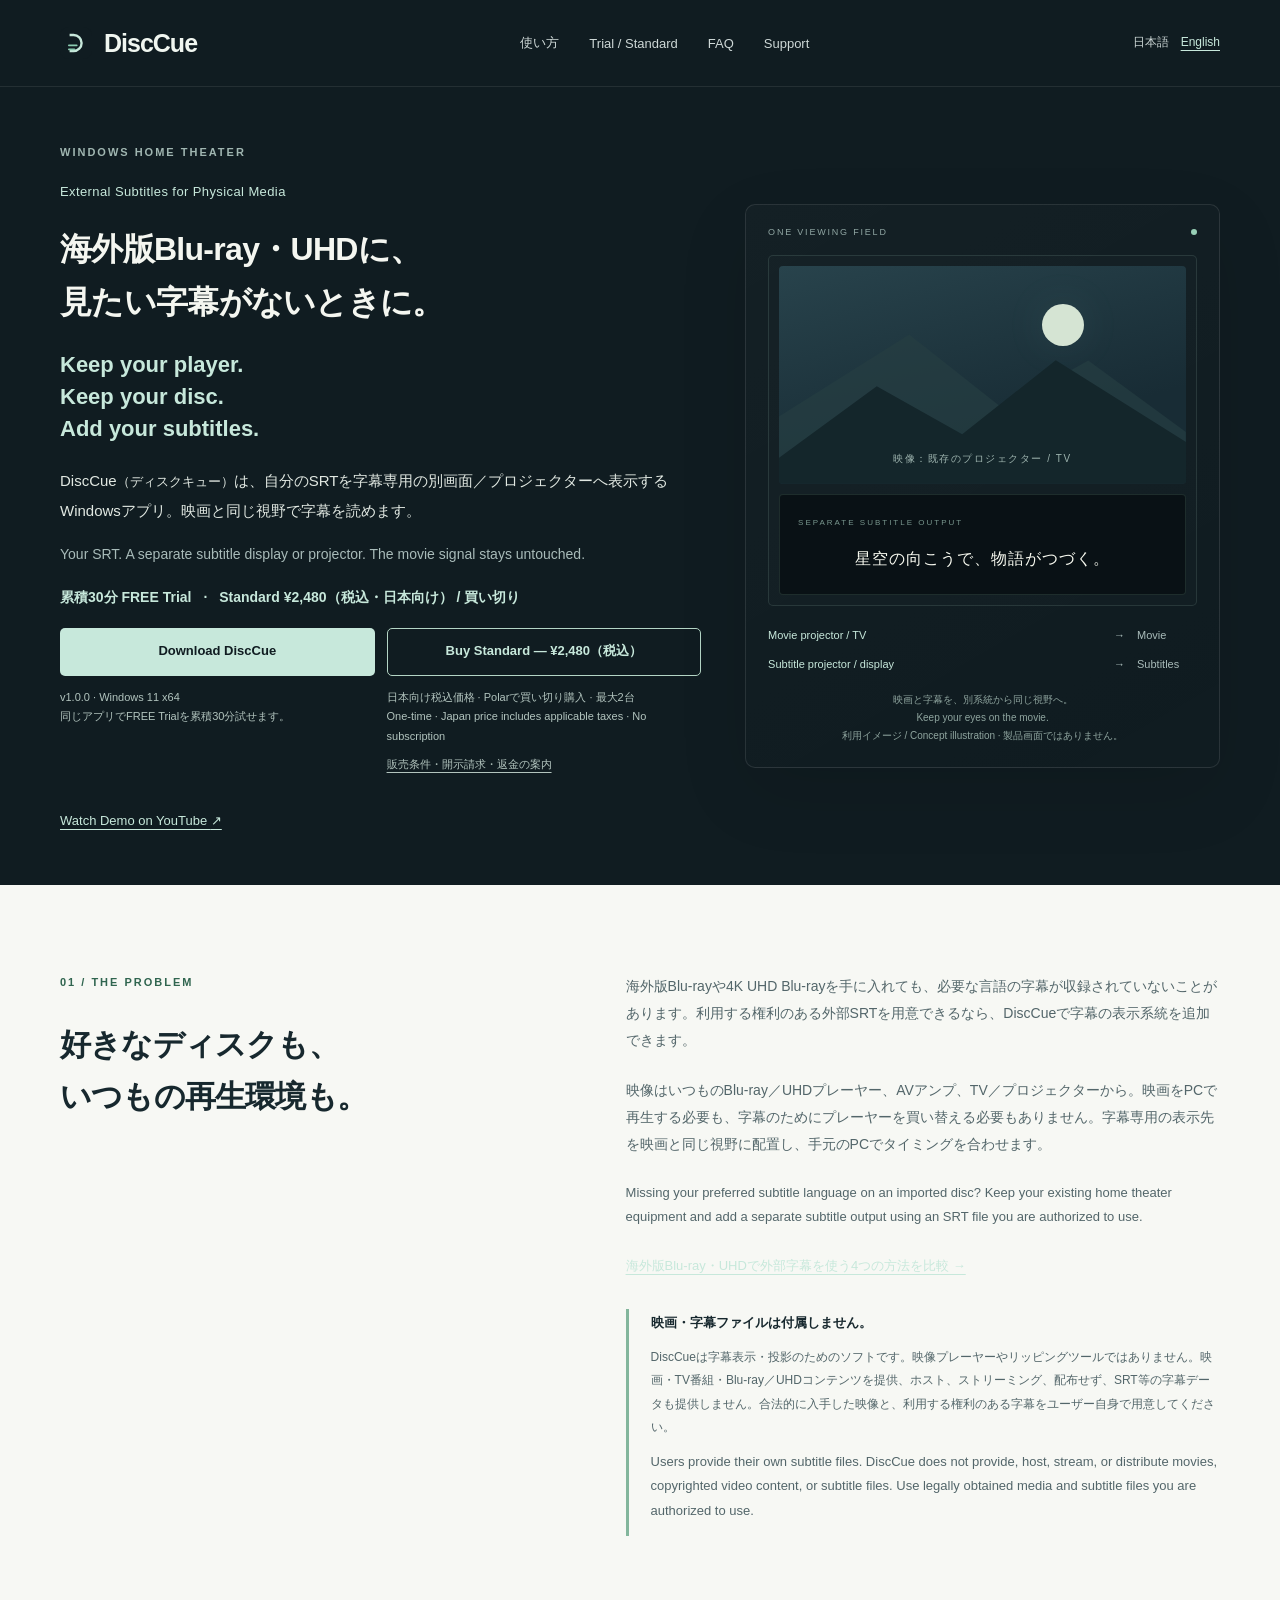
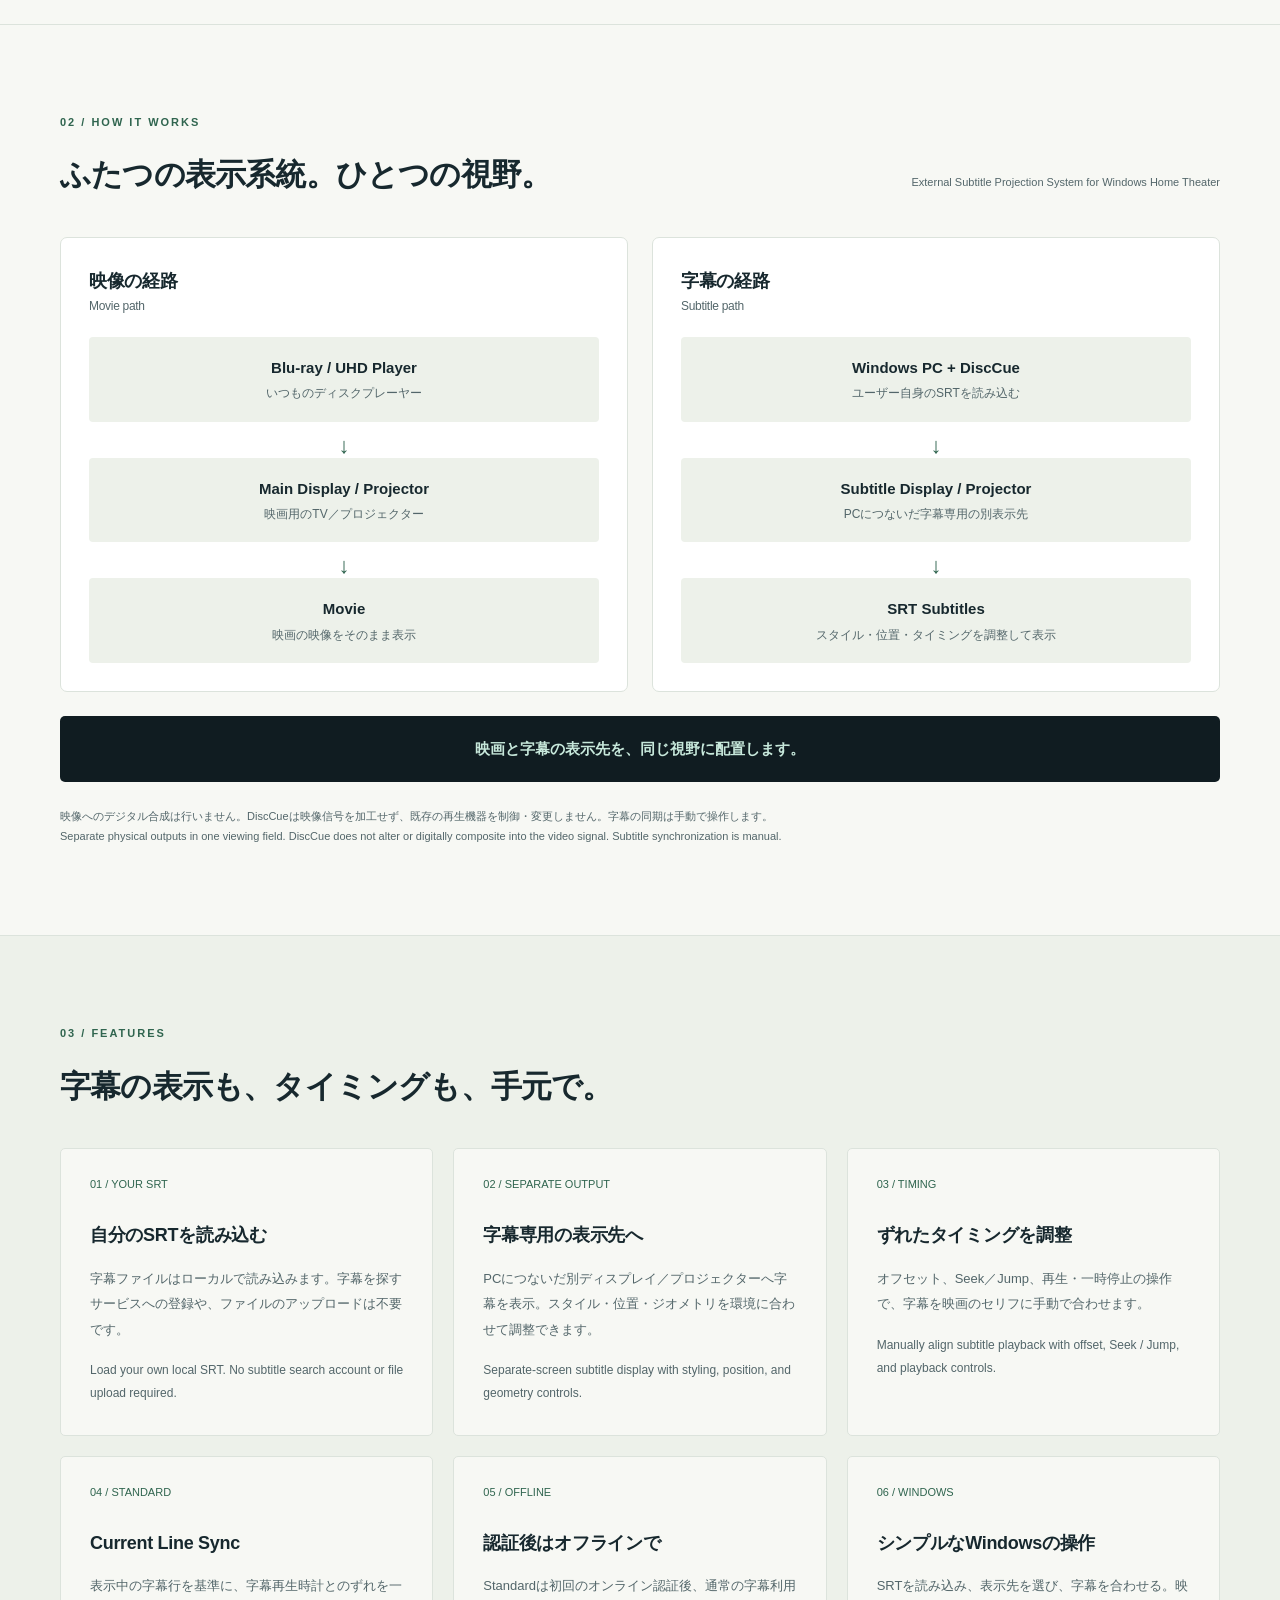
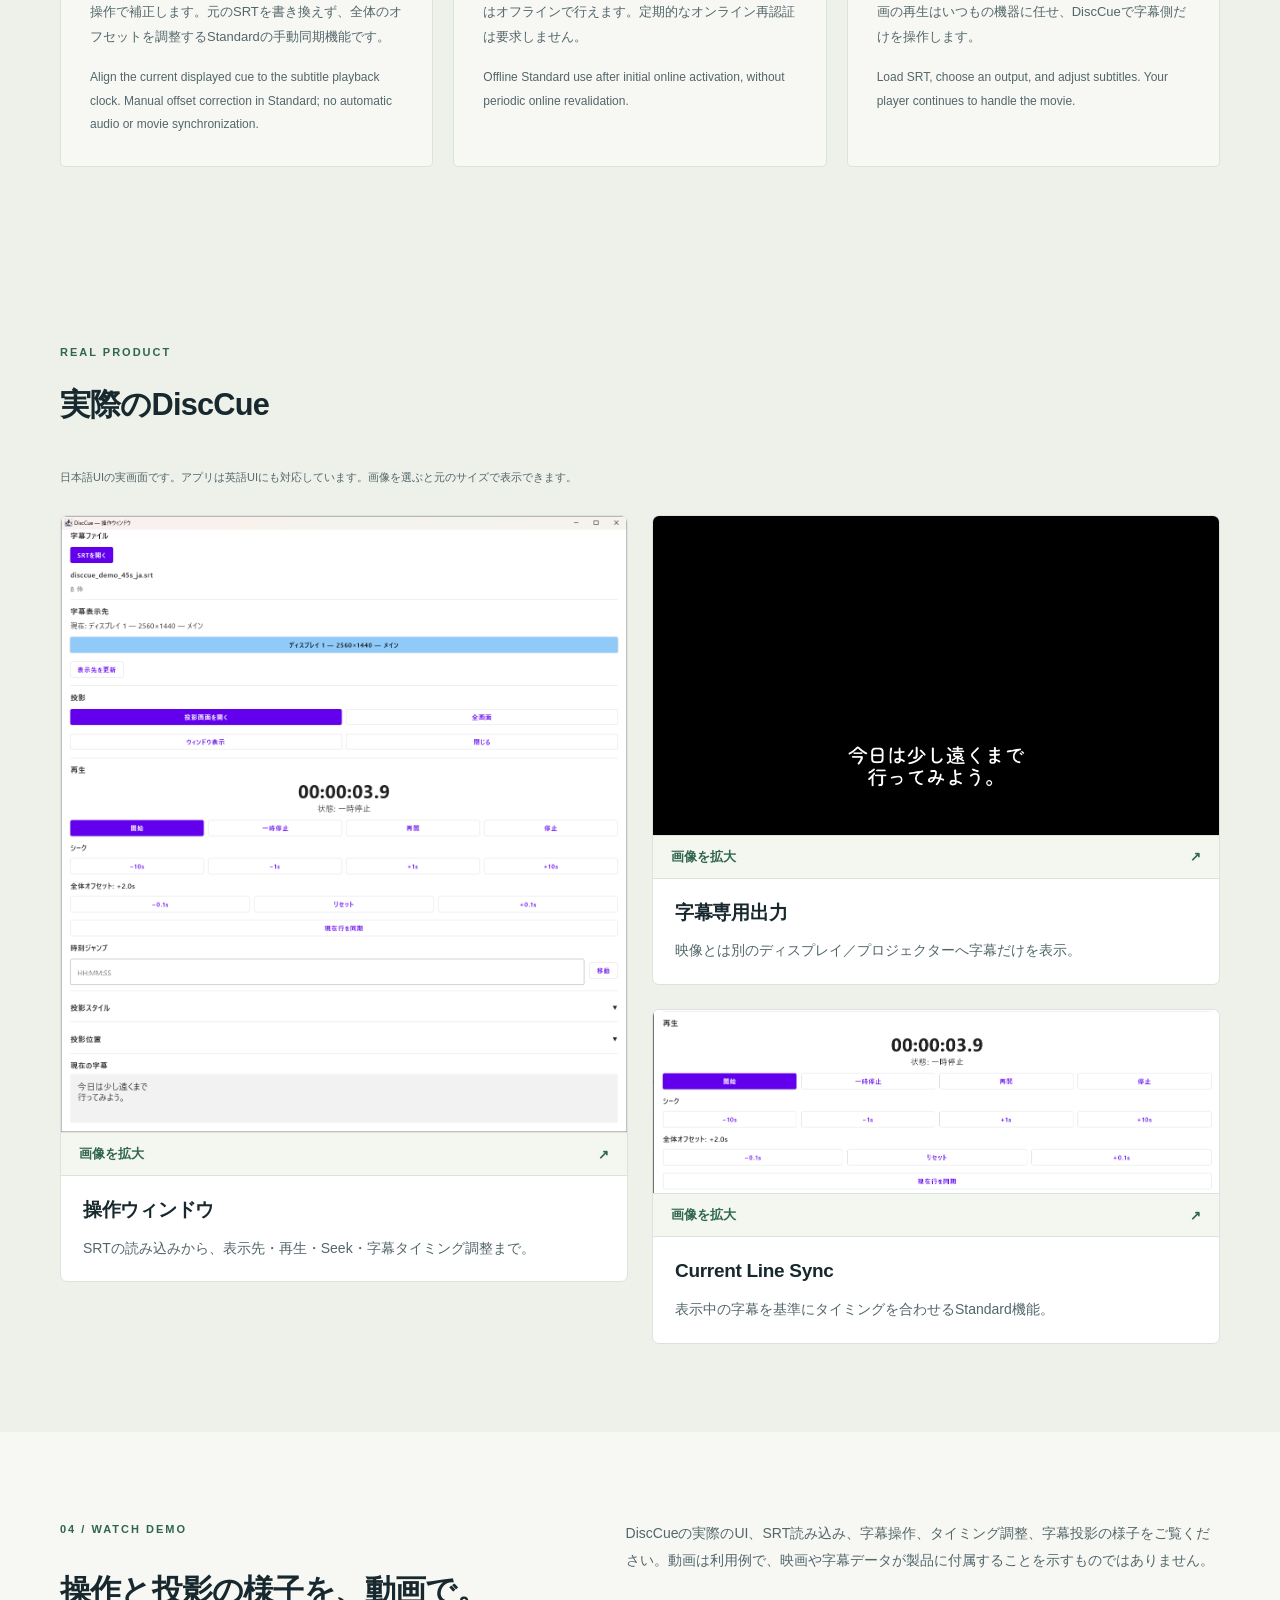
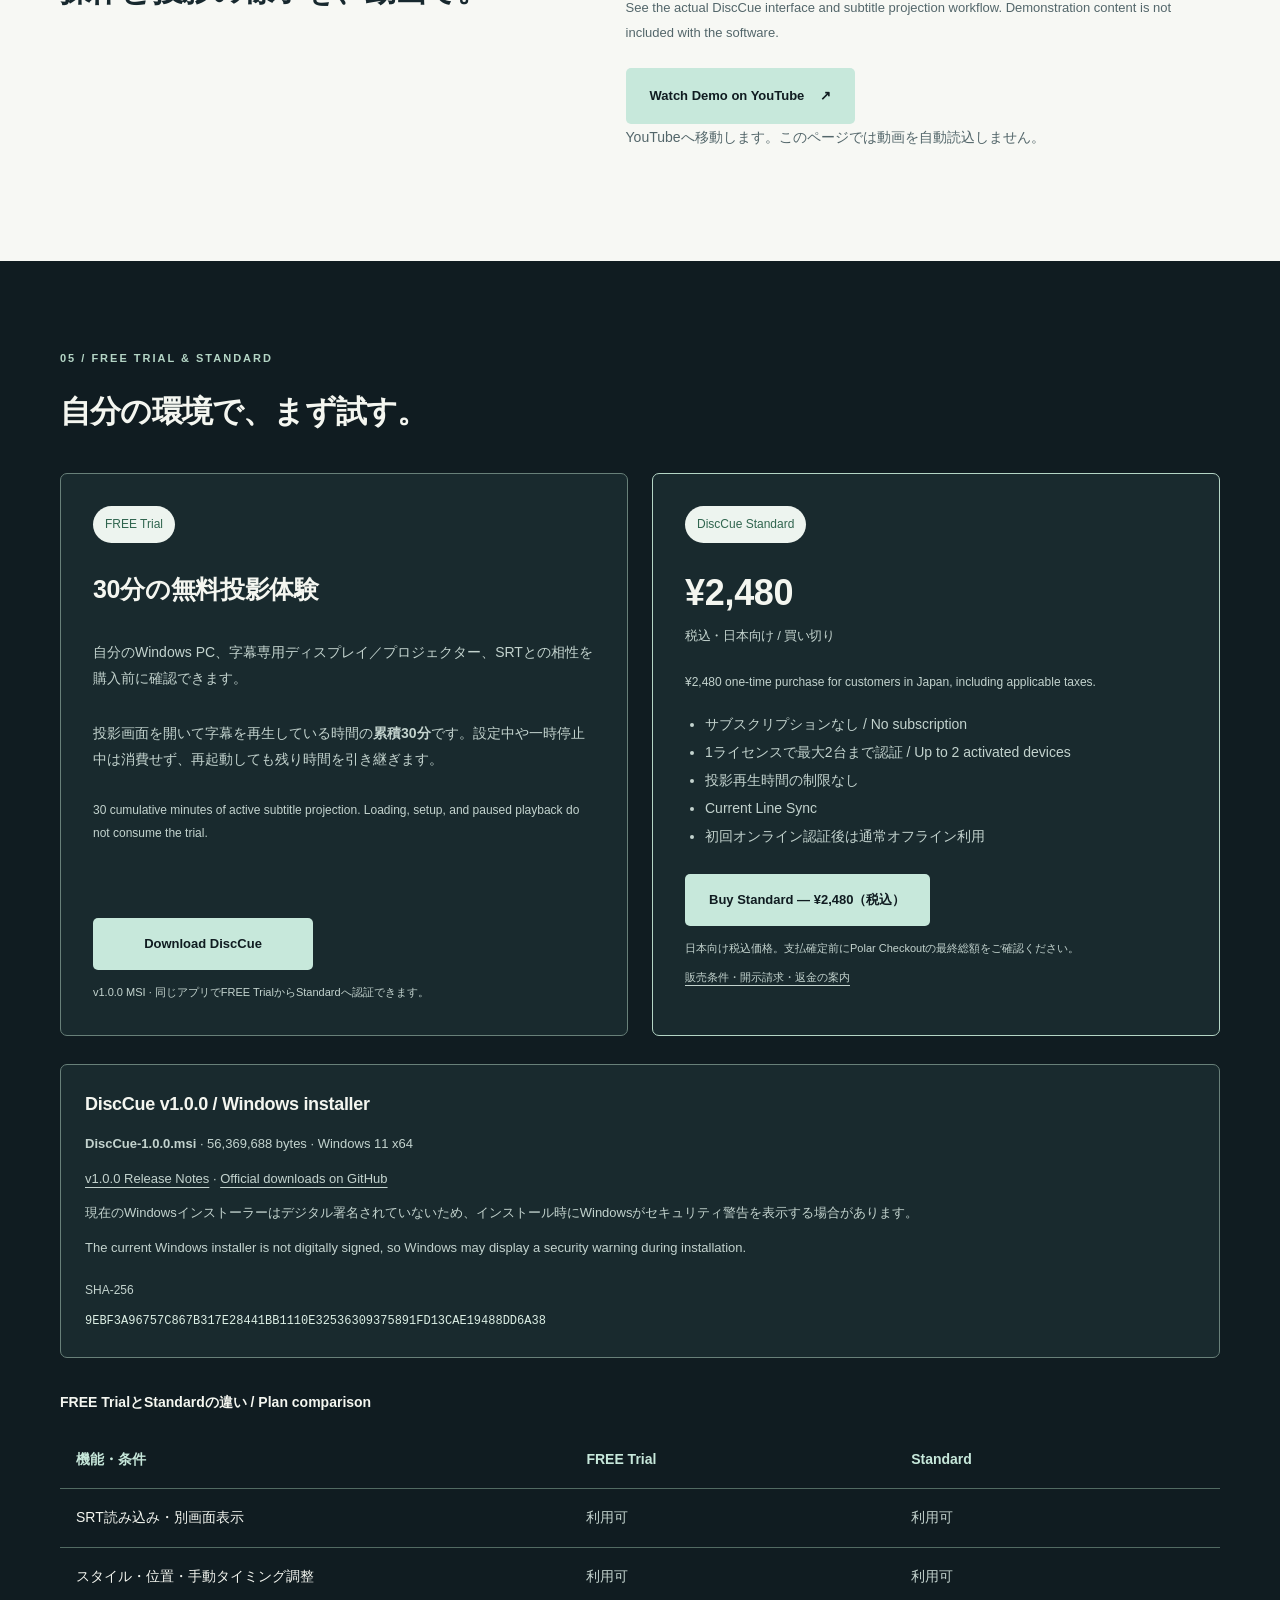
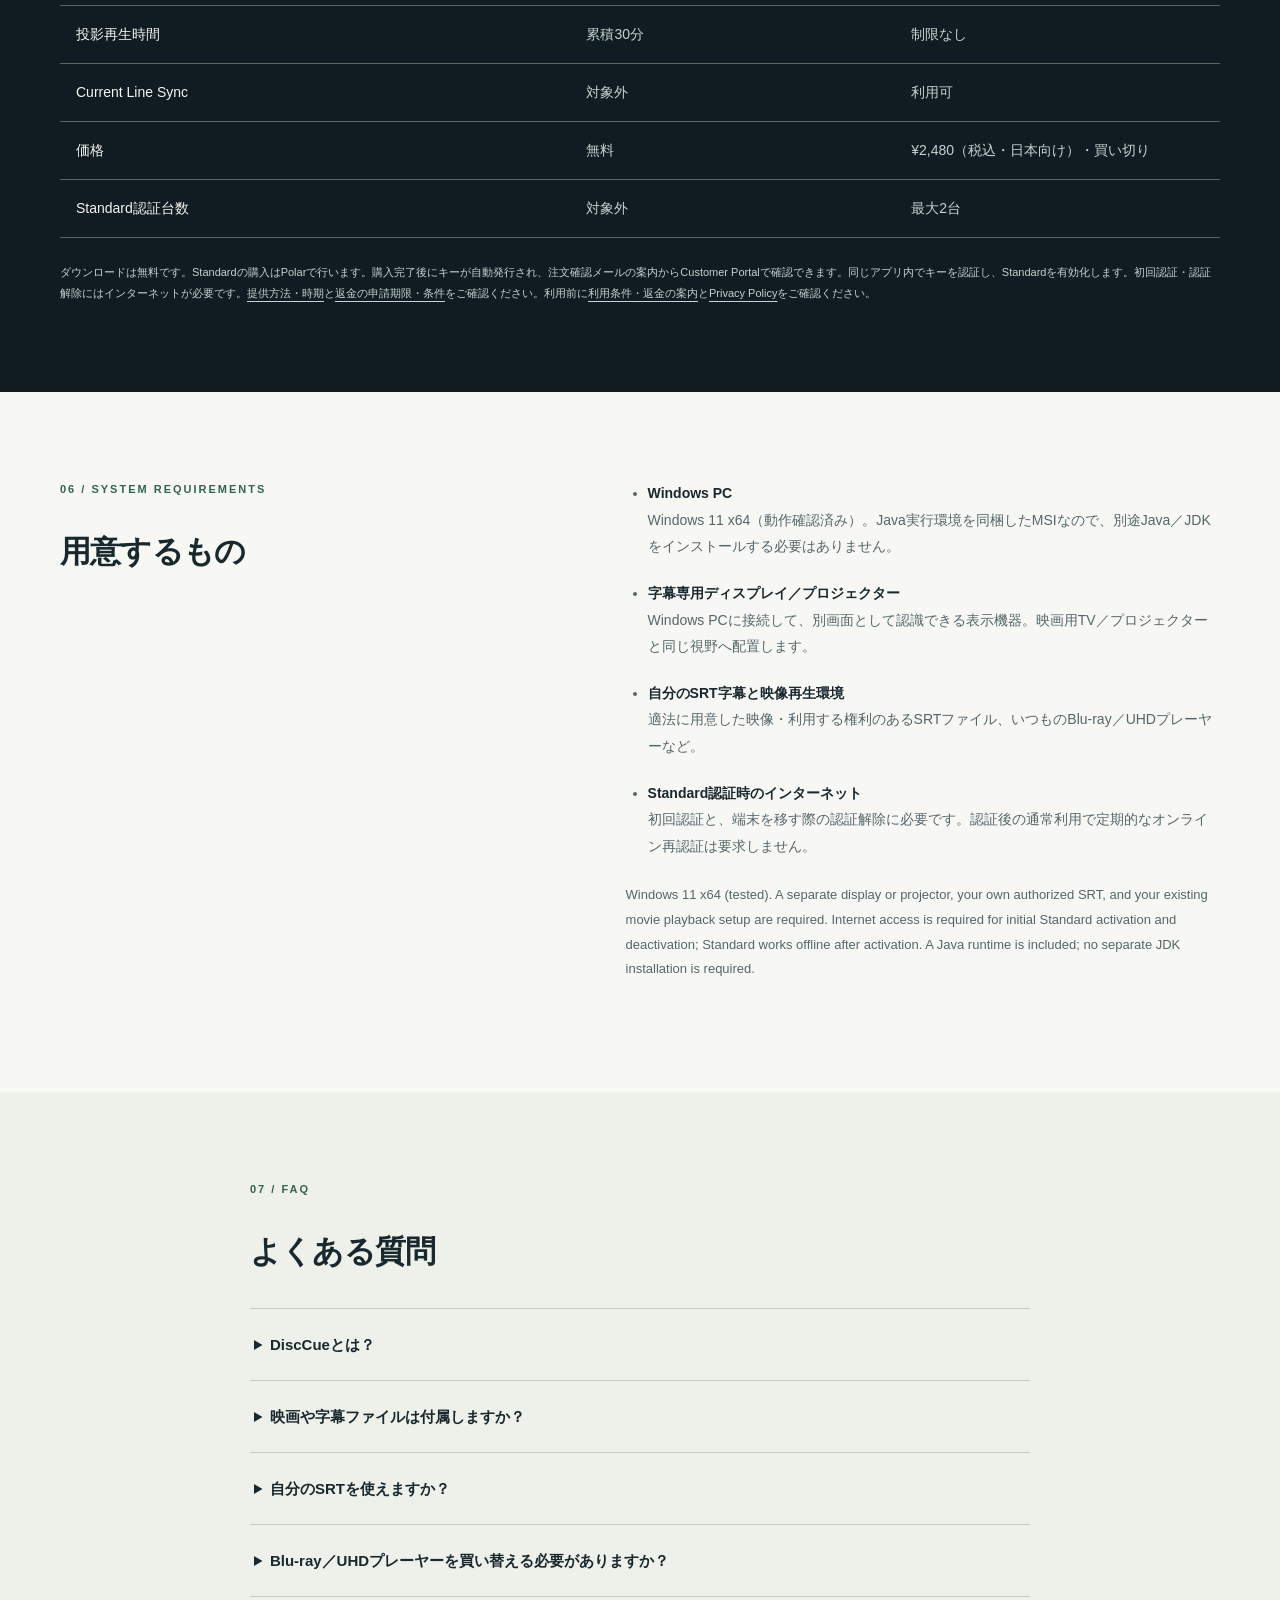
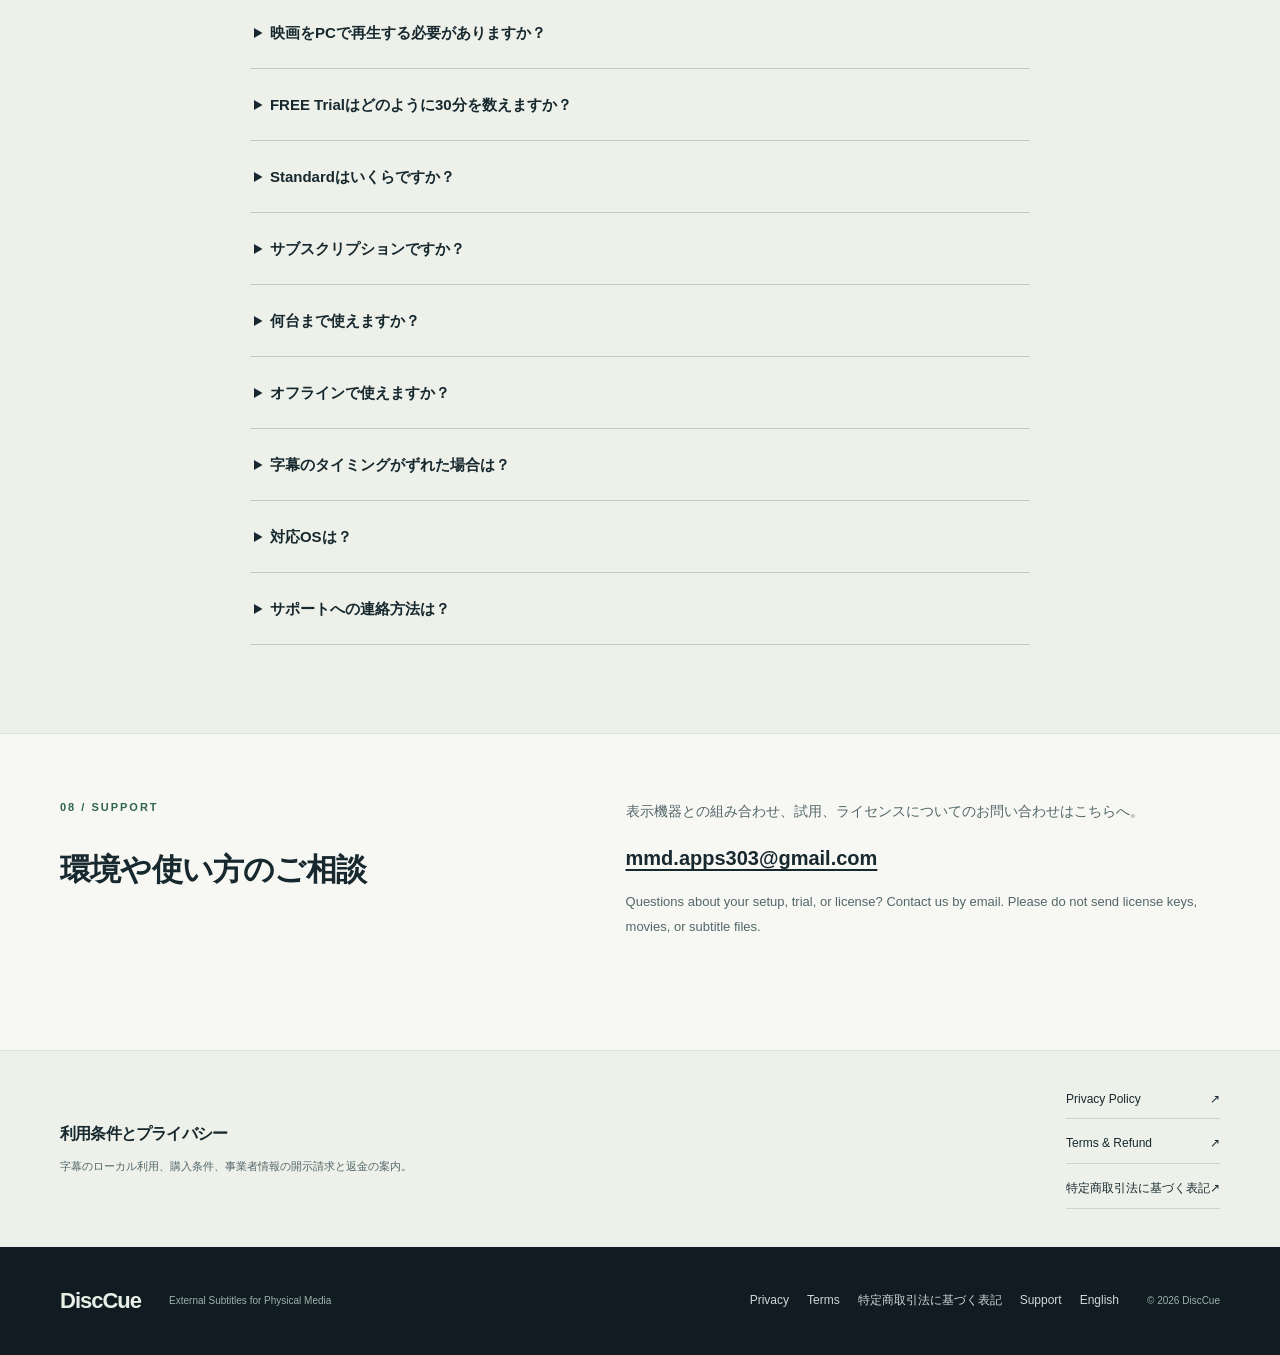
==== index.html @ a18e7e5b "Link Japanese homepage to subtitle guide" ====
<!doctype html>
<html lang="ja">
<head>
  <meta charset="utf-8">
  <meta name="viewport" content="width=device-width, initial-scale=1">
  <meta name="description" content="海外版Blu-ray・UHDに見たい字幕がないときに。DiscCueは自分のSRTを別画面・プロジェクターへ表示するWindowsアプリ。投影再生の累積30分FREE Trial、Standard ¥2,480（税込・日本向け）の買い切り。映像信号は変更しません。">
  <meta name="theme-color" content="#101c21">
  <title>DiscCue — Blu-ray・UHDを自分のSRT字幕で楽しむ</title>
  <link rel="canonical" href="https://maguwaidog.github.io/disccue/">
  <link rel="alternate" hreflang="ja" href="https://maguwaidog.github.io/disccue/">
  <link rel="alternate" hreflang="en" href="https://maguwaidog.github.io/disccue/en/">
  <link rel="alternate" hreflang="x-default" href="https://maguwaidog.github.io/disccue/">
  <meta property="og:type" content="website">
  <meta property="og:site_name" content="DiscCue">
  <meta property="og:locale" content="ja_JP">
  <meta property="og:title" content="DiscCue — Keep your player. Keep your disc. Add your subtitles.">
  <meta property="og:description" content="External Subtitles for Physical Media. 自分のSRTを映画と同じ視野へ。投影再生の累積30分FREE Trial / Standard ¥2,480（税込・日本向け）・買い切り。">
  <meta property="og:url" content="https://maguwaidog.github.io/disccue/">
  <meta name="twitter:card" content="summary">
  <meta name="twitter:title" content="DiscCue — External Subtitles for Physical Media">
  <meta name="twitter:description" content="External SRT subtitles for Blu-ray / UHD, through a separate subtitle display or projector. Keep your eyes on the movie.">
  <link rel="icon" href="assets/favicon.svg" type="image/svg+xml">
  <link rel="stylesheet" href="assets/styles.css">
</head>
<body>
  <a class="skip-link" href="#main">本文へ移動</a>
  <header class="site-header"><div class="wrap header-inner">
    <a class="brand" href="./" aria-label="DiscCue ホーム"><img src="assets/favicon.svg" width="32" height="32" alt=""><span>DiscCue</span></a>
    <nav aria-label="メインナビゲーション"><a href="#how-it-works">使い方</a><a href="#pricing">Trial / Standard</a><a href="#faq">FAQ</a><a href="#support">Support</a></nav>
    <div class="language-switch" aria-label="サイトの言語"><span lang="ja" aria-current="true">日本語</span><a href="en/" lang="en" hreflang="en">English</a></div>
  </div></header>
  <main id="main">
    <section class="hero"><div class="wrap hero-grid">
      <div class="hero-copy">
        <p class="eyebrow">WINDOWS HOME THEATER</p>
        <p class="descriptor" lang="en">External Subtitles for Physical Media</p>
        <h1>海外版Blu-ray・UHDに、<br>見たい字幕がないときに。</h1>
        <p class="hero-promise" lang="en">Keep your player.<br>Keep your disc.<br>Add your subtitles.</p>
        <p class="lead">DiscCue<span class="reading">（ディスクキュー）</span>は、自分のSRTを字幕専用の別画面／プロジェクターへ表示するWindowsアプリ。映画と同じ視野で字幕を読めます。</p>
        <p class="hero-detail" lang="en">Your SRT. A separate subtitle display or projector. The movie signal stays untouched.</p>
        <p class="offer-summary">累積30分 FREE Trial <span aria-hidden="true">·</span> Standard ¥2,480（税込・日本向け） / 買い切り</p>
        <div class="cta-group" aria-label="試用と購入">
          <div class="cta-item"><a class="button" href="https://github.com/maguwaidog/DiscCue-Releases/releases/download/v1.0.0/DiscCue-1.0.0.msi" aria-describedby="download-note">Download DiscCue</a><p id="download-note" class="cta-note">v1.0.0 · Windows 11 x64<br>同じアプリでFREE Trialを累積30分試せます。</p></div>
          <div class="cta-item"><a class="button button-outline" href="https://buy.polar.sh/polar_cl_TDCBYYSAvUdgNv5AkaE9ONiixadWXCWjz7tw21eu6fU" aria-describedby="purchase-note">Buy Standard — ¥2,480（税込）</a><p id="purchase-note" class="cta-note">日本向け税込価格 · Polarで買い切り購入 · 最大2台<br><span lang="en">One-time · Japan price includes applicable taxes · No subscription</span><a href="tokushoho.html">販売条件・開示請求・返金の案内</a></p></div>
        </div>
        <a class="text-link" href="https://www.youtube.com/watch?v=vQmIugiDq54" lang="en">Watch Demo on YouTube <span aria-hidden="true">↗</span></a>
      </div>
      <figure class="concept">
        <div class="concept-top"><span>ONE VIEWING FIELD</span><span class="small-dot" aria-hidden="true"></span></div>
        <div class="viewing-field">
          <div class="screen-art" aria-hidden="true"><div class="moon"></div><div class="ridge ridge-back"></div><div class="ridge ridge-front"></div><span class="screen-label">映像：既存のプロジェクター / TV</span></div>
          <div class="subtitle-panel"><span class="panel-label">SEPARATE SUBTITLE OUTPUT</span><p>星空の向こうで、物語がつづく。</p></div>
        </div>
        <div class="signal-paths" lang="en"><div><strong>Movie projector / TV</strong><span aria-hidden="true">→</span><span>Movie</span></div><div><strong>Subtitle projector / display</strong><span aria-hidden="true">→</span><span>Subtitles</span></div></div>
        <figcaption>映画と字幕を、別系統から同じ視野へ。<br><span lang="en">Keep your eyes on the movie.</span><br>利用イメージ / Concept illustration · 製品画面ではありません。</figcaption>
      </figure>
    </div></section>

    <section class="section product" id="problem"><div class="wrap product-grid">
      <div><p class="eyebrow">01 / THE PROBLEM</p><h2>好きなディスクも、<br>いつもの再生環境も。</h2></div>
      <div class="prose"><p>海外版Blu-rayや4K UHD Blu-rayを手に入れても、必要な言語の字幕が収録されていないことがあります。利用する権利のある外部SRTを用意できるなら、DiscCueで字幕の表示系統を追加できます。</p><p>映像はいつものBlu-ray／UHDプレーヤー、AVアンプ、TV／プロジェクターから。映画をPCで再生する必要も、字幕のためにプレーヤーを買い替える必要もありません。字幕専用の表示先を映画と同じ視野に配置し、手元のPCでタイミングを合わせます。</p><p lang="en">Missing your preferred subtitle language on an imported disc? Keep your existing home theater equipment and add a separate subtitle output using an SRT file you are authorized to use.</p><p><a class="text-link" href="guides/blu-ray-external-subtitles/">海外版Blu-ray・UHDで外部字幕を使う4つの方法を比較 →</a></p><div class="content-notice"><strong>映画・字幕ファイルは付属しません。</strong><p>DiscCueは字幕表示・投影のためのソフトです。映像プレーヤーやリッピングツールではありません。映画・TV番組・Blu-ray／UHDコンテンツを提供、ホスト、ストリーミング、配布せず、SRT等の字幕データも提供しません。合法的に入手した映像と、利用する権利のある字幕をユーザー自身で用意してください。</p><p lang="en">Users provide their own subtitle files. DiscCue does not provide, host, stream, or distribute movies, copyrighted video content, or subtitle files. Use legally obtained media and subtitle files you are authorized to use.</p></div></div>
    </div></section>

    <section class="section how-section" id="how-it-works"><div class="wrap">
      <div class="section-heading"><div><p class="eyebrow">02 / HOW IT WORKS</p><h2>ふたつの表示系統。ひとつの視野。</h2></div><p lang="en">External Subtitle Projection System for Windows Home Theater</p></div>
      <div class="flow-grid">
        <div class="flow-card"><h3>映像の経路 <span lang="en">Movie path</span></h3><ol class="signal-flow"><li>Blu-ray / UHD Player<span>いつものディスクプレーヤー</span></li><li>Main Display / Projector<span>映画用のTV／プロジェクター</span></li><li>Movie<span>映画の映像をそのまま表示</span></li></ol></div>
        <div class="flow-card"><h3>字幕の経路 <span lang="en">Subtitle path</span></h3><ol class="signal-flow"><li>Windows PC + DiscCue<span>ユーザー自身のSRTを読み込む</span></li><li>Subtitle Display / Projector<span>PCにつないだ字幕専用の別表示先</span></li><li>SRT Subtitles<span>スタイル・位置・タイミングを調整して表示</span></li></ol></div>
      </div>
      <p class="viewing-note">映画と字幕の表示先を、同じ視野に配置します。</p>
      <p class="section-note">映像へのデジタル合成は行いません。DiscCueは映像信号を加工せず、既存の再生機器を制御・変更しません。字幕の同期は手動で操作します。<br><span lang="en">Separate physical outputs in one viewing field. DiscCue does not alter or digitally composite into the video signal. Subtitle synchronization is manual.</span></p>
    </div></section>

    <section class="section features" id="features"><div class="wrap">
      <div class="section-heading"><div><p class="eyebrow">03 / FEATURES</p><h2>字幕の表示も、タイミングも、手元で。</h2></div></div>
      <div class="feature-grid">
        <article class="feature-card"><span class="feature-number">01 / YOUR SRT</span><h3>自分のSRTを読み込む</h3><p>字幕ファイルはローカルで読み込みます。字幕を探すサービスへの登録や、ファイルのアップロードは不要です。</p><p class="english" lang="en">Load your own local SRT. No subtitle search account or file upload required.</p></article>
        <article class="feature-card"><span class="feature-number">02 / SEPARATE OUTPUT</span><h3>字幕専用の表示先へ</h3><p>PCにつないだ別ディスプレイ／プロジェクターへ字幕を表示。スタイル・位置・ジオメトリを環境に合わせて調整できます。</p><p class="english" lang="en">Separate-screen subtitle display with styling, position, and geometry controls.</p></article>
        <article class="feature-card"><span class="feature-number">03 / TIMING</span><h3>ずれたタイミングを調整</h3><p>オフセット、Seek／Jump、再生・一時停止の操作で、字幕を映画のセリフに手動で合わせます。</p><p class="english" lang="en">Manually align subtitle playback with offset, Seek / Jump, and playback controls.</p></article>
        <article class="feature-card"><span class="feature-number">04 / STANDARD</span><h3 lang="en">Current Line Sync</h3><p>表示中の字幕行を基準に、字幕再生時計とのずれを一操作で補正します。元のSRTを書き換えず、全体のオフセットを調整するStandardの手動同期機能です。</p><p class="english" lang="en">Align the current displayed cue to the subtitle playback clock. Manual offset correction in Standard; no automatic audio or movie synchronization.</p></article>
        <article class="feature-card"><span class="feature-number">05 / OFFLINE</span><h3>認証後はオフラインで</h3><p>Standardは初回のオンライン認証後、通常の字幕利用はオフラインで行えます。定期的なオンライン再認証は要求しません。</p><p class="english" lang="en">Offline Standard use after initial online activation, without periodic online revalidation.</p></article>
        <article class="feature-card"><span class="feature-number">06 / WINDOWS</span><h3>シンプルなWindowsの操作</h3><p>SRTを読み込み、表示先を選び、字幕を合わせる。映画の再生はいつもの機器に任せ、DiscCueで字幕側だけを操作します。</p><p class="english" lang="en">Load SRT, choose an output, and adjust subtitles. Your player continues to handle the movie.</p></article>
      </div>
    </div></section>

    <section class="section product-shots" id="real-product"><div class="wrap">
      <div class="section-heading"><div><p class="eyebrow">REAL PRODUCT</p><h2>実際のDiscCue</h2></div></div>
      <p class="section-note product-shot-note">日本語UIの実画面です。アプリは英語UIにも対応しています。画像を選ぶと元のサイズで表示できます。</p>
      <div class="product-shot-grid">
      <figure class="product-shot product-shot-featured">
        <a class="product-shot-link" href="assets/screenshots/disccue-operation-window.webp" aria-describedby="product-shot-caption-1">
          <img src="assets/screenshots/disccue-operation-window.webp" width="1280" height="1392" style="aspect-ratio:1280/1392" alt="DiscCueの操作ウィンドウ。デモSRTを読み込み、表示先、投影、再生、Seek、全体オフセットと現在の字幕を表示。" loading="lazy" decoding="async">
          <span class="product-shot-action">画像を拡大 <span aria-hidden="true">↗</span></span>
        </a>
        <figcaption id="product-shot-caption-1"><h3>操作ウィンドウ</h3><p>SRTの読み込みから、表示先・再生・Seek・字幕タイミング調整まで。</p></figcaption>
      </figure>
      <figure class="product-shot">
        <a class="product-shot-link" href="assets/screenshots/disccue-subtitle-output.webp" aria-describedby="product-shot-caption-2">
          <img src="assets/screenshots/disccue-subtitle-output.webp" width="2048" height="1152" style="aspect-ratio:2048/1152" alt="黒背景の字幕専用出力。「今日は少し遠くまで／行ってみよう。」という2行のデモ字幕を画面の下寄せで表示。" loading="lazy" decoding="async">
          <span class="product-shot-action">画像を拡大 <span aria-hidden="true">↗</span></span>
        </a>
        <figcaption id="product-shot-caption-2"><h3>字幕専用出力</h3><p>映像とは別のディスプレイ／プロジェクターへ字幕だけを表示。</p></figcaption>
      </figure>
      <figure class="product-shot">
        <a class="product-shot-link" href="assets/screenshots/disccue-current-line-sync.webp" aria-describedby="product-shot-caption-3">
          <img src="assets/screenshots/disccue-current-line-sync.webp" width="1277" height="414" style="aspect-ratio:1277/414" alt="Current Line Syncの操作部。再生時刻00:00:03.9、Seek、全体オフセット+2.0秒、±0.1秒調整と「現在行を同期」ボタン。" loading="lazy" decoding="async">
          <span class="product-shot-action">画像を拡大 <span aria-hidden="true">↗</span></span>
        </a>
        <figcaption id="product-shot-caption-3"><h3>Current Line Sync</h3><p>表示中の字幕を基準にタイミングを合わせるStandard機能。</p></figcaption>
      </figure>
      </div>
    </div></section>

    <section class="section" id="demo"><div class="wrap product-grid">
      <div><p class="eyebrow">04 / WATCH DEMO</p><h2>操作と投影の様子を、動画で。</h2></div>
      <div class="prose"><p>DiscCueの実際のUI、SRT読み込み、字幕操作、タイミング調整、字幕投影の様子をご覧ください。動画は利用例で、映画や字幕データが製品に付属することを示すものではありません。</p><p lang="en">See the actual DiscCue interface and subtitle projection workflow. Demonstration content is not included with the software.</p><a class="button" href="https://www.youtube.com/watch?v=vQmIugiDq54" lang="en">Watch Demo on YouTube <span aria-hidden="true">↗</span></a><p class="section-note">YouTubeへ移動します。このページでは動画を自動読込しません。</p></div>
    </div></section>

    <section class="section pricing-section" id="pricing"><div class="wrap">
      <div class="section-heading"><div><p class="eyebrow">05 / FREE TRIAL &amp; STANDARD</p><h2>自分の環境で、まず試す。</h2></div></div>
      <div class="plan-grid">
        <article class="plan-card"><p class="pill">FREE Trial</p><h3>30分の無料投影体験</h3><p>自分のWindows PC、字幕専用ディスプレイ／プロジェクター、SRTとの相性を購入前に確認できます。</p><p>投影画面を開いて字幕を再生している時間の<strong>累積30分</strong>です。設定中や一時停止中は消費せず、再起動しても残り時間を引き継ぎます。</p><p class="english" lang="en">30 cumulative minutes of active subtitle projection. Loading, setup, and paused playback do not consume the trial.</p><a class="button" href="https://github.com/maguwaidog/DiscCue-Releases/releases/download/v1.0.0/DiscCue-1.0.0.msi" aria-describedby="trial-plan-note">Download DiscCue</a><p id="trial-plan-note" class="cta-note">v1.0.0 MSI · 同じアプリでFREE TrialからStandardへ認証できます。</p></article>
        <article class="plan-card standard-card"><p class="pill">DiscCue Standard</p><h3 class="price">¥2,480 <span>税込・日本向け / 買い切り</span></h3><p class="english" lang="en">¥2,480 one-time purchase for customers in Japan, including applicable taxes.</p><ul class="plan-facts"><li>サブスクリプションなし / No subscription</li><li>1ライセンスで最大2台まで認証 / Up to 2 activated devices</li><li>投影再生時間の制限なし</li><li>Current Line Sync</li><li>初回オンライン認証後は通常オフライン利用</li></ul><a class="button" href="https://buy.polar.sh/polar_cl_TDCBYYSAvUdgNv5AkaE9ONiixadWXCWjz7tw21eu6fU" aria-describedby="standard-plan-note">Buy Standard — ¥2,480（税込）</a><p id="standard-plan-note" class="cta-note">日本向け税込価格。支払確定前にPolar Checkoutの最終総額をご確認ください。<br><a href="tokushoho.html">販売条件・開示請求・返金の案内</a></p></article>
      </div>
      <div class="download-info" id="download-details"><h3>DiscCue v1.0.0 / Windows installer</h3><p><strong>DiscCue-1.0.0.msi</strong> · 56,369,688 bytes · Windows 11 x64</p><p><a href="https://github.com/maguwaidog/DiscCue-Releases/releases/tag/v1.0.0">v1.0.0 Release Notes</a> · <a href="https://github.com/maguwaidog/DiscCue-Releases">Official downloads on GitHub</a></p><p>現在のWindowsインストーラーはデジタル署名されていないため、インストール時にWindowsがセキュリティ警告を表示する場合があります。</p><p lang="en">The current Windows installer is not digitally signed, so Windows may display a security warning during installation.</p><p class="checksum-label">SHA-256</p><code class="checksum">9EBF3A96757C867B317E28441BB1110E32536309375891FD13CAE19488DD6A38</code></div>
      <div class="comparison"><table><caption>FREE TrialとStandardの違い / Plan comparison</caption><thead><tr><th scope="col">機能・条件</th><th scope="col">FREE Trial</th><th scope="col">Standard</th></tr></thead><tbody>
        <tr><th scope="row">SRT読み込み・別画面表示</th><td>利用可</td><td>利用可</td></tr>
        <tr><th scope="row">スタイル・位置・手動タイミング調整</th><td>利用可</td><td>利用可</td></tr>
        <tr><th scope="row">投影再生時間</th><td>累積30分</td><td>制限なし</td></tr>
        <tr><th scope="row" lang="en">Current Line Sync</th><td>対象外</td><td>利用可</td></tr>
        <tr><th scope="row">価格</th><td>無料</td><td>¥2,480（税込・日本向け）・買い切り</td></tr>
        <tr><th scope="row">Standard認証台数</th><td>対象外</td><td>最大2台</td></tr>
      </tbody></table></div>
      <p class="section-note">ダウンロードは無料です。Standardの購入はPolarで行います。購入完了後にキーが自動発行され、注文確認メールの案内からCustomer Portalで確認できます。同じアプリ内でキーを認証し、Standardを有効化します。初回認証・認証解除にはインターネットが必要です。<a href="tokushoho.html#delivery">提供方法・時期</a>と<a href="tokushoho.html#refund">返金の申請期限・条件</a>をご確認ください。利用前に<a href="terms.html">利用条件・返金の案内</a>と<a href="privacy.html">Privacy Policy</a>をご確認ください。</p>
    </div></section>

    <section class="section requirements-section" id="requirements"><div class="wrap product-grid">
      <div><p class="eyebrow">06 / SYSTEM REQUIREMENTS</p><h2>用意するもの</h2></div>
      <div class="prose"><ul class="requirements-list"><li><strong>Windows PC</strong><br>Windows 11 x64（動作確認済み）。Java実行環境を同梱したMSIなので、別途Java／JDKをインストールする必要はありません。</li><li><strong>字幕専用ディスプレイ／プロジェクター</strong><br>Windows PCに接続して、別画面として認識できる表示機器。映画用TV／プロジェクターと同じ視野へ配置します。</li><li><strong>自分のSRT字幕と映像再生環境</strong><br>適法に用意した映像・利用する権利のあるSRTファイル、いつものBlu-ray／UHDプレーヤーなど。</li><li><strong>Standard認証時のインターネット</strong><br>初回認証と、端末を移す際の認証解除に必要です。認証後の通常利用で定期的なオンライン再認証は要求しません。</li></ul><p lang="en">Windows 11 x64 (tested). A separate display or projector, your own authorized SRT, and your existing movie playback setup are required. Internet access is required for initial Standard activation and deactivation; Standard works offline after activation. A Java runtime is included; no separate JDK installation is required.</p></div>
    </div></section>

    <section class="section faq-section" id="faq"><div class="wrap document-wrap">
      <p class="eyebrow">07 / FAQ</p><h2>よくある質問</h2>
      <div class="faq-list">
        <details><summary>DiscCueとは？</summary><p>自分のSRTを別ディスプレイ／プロジェクターへ表示し、映画に合わせて手動で同期するWindowsアプリです。映画と同じ視野へ字幕を配置するホームシアター用の字幕表示・投影ツールです。</p></details>
        <details><summary>映画や字幕ファイルは付属しますか？</summary><p>付属しません。映画・映像・字幕の提供、ホスト、ストリーミング、配布は行いません。合法的に入手した映像と、利用する権利のある字幕を自身で用意してください。リッピングを行うソフトでもありません。</p></details>
        <details><summary>自分のSRTを使えますか？</summary><p>はい。ローカルのSRTファイルを読み込みます。字幕のダウンロード、クラウド検索、翻訳サービスは含まれません。</p></details>
        <details><summary>Blu-ray／UHDプレーヤーを買い替える必要がありますか？</summary><p>いいえ。映画は既存のプレーヤーで再生します。Windows PCに字幕専用の別ディスプレイ／プロジェクターをつなぎ、映画と同じ視野へ配置してください。</p></details>
        <details><summary>映画をPCで再生する必要がありますか？</summary><p>ありません。DiscCueが扱うのは字幕側だけです。映画の映像信号は加工せず、映像へのデジタル合成も行いません。</p></details>
        <details><summary>FREE Trialはどのように30分を数えますか？</summary><p>投影画面を開いて字幕再生が進んでいる時間を累積で数えます。SRT読み込み・表示設定・一時停止・停止中は消費しません。アプリを再起動しても残り時間を引き継ぎ、30分を使い切ると投影再生が一時停止します。Current Line SyncはStandardの機能です。</p></details>
        <details><summary>Standardはいくらですか？</summary><p>日本向け¥2,480（税込）の買い切りです。投影再生時間の制限を解除し、Current Line Syncを利用できます。同じDiscCueアプリにライセンスを認証します。購入はBuy StandardからPolarへ進めます。購入完了後に自動発行されたキーを、注文確認メールの案内からCustomer Portalで確認できます。<a href="tokushoho.html">支払い・提供・返金の詳細</a>もご確認ください。</p></details>
        <details><summary>サブスクリプションですか？</summary><p>いいえ。Standardは一度購入する方式で、定期課金はありません。</p></details>
        <details><summary>何台まで使えますか？</summary><p>1ライセンスで最大2台まで認証できます。別のPCへ移すときは、現在のPCでインターネットに接続して認証解除し、利用枠を戻してから新しいPCで認証してください。</p></details>
        <details><summary>オフラインで使えますか？</summary><p>はい。Standardは初回のオンライン認証後、通常の字幕利用をオフラインで行えます。定期的なオンライン再認証は要求しません。認証解除にはインターネットが必要です。</p></details>
        <details><summary>字幕のタイミングがずれた場合は？</summary><p>再生・一時停止、オフセット、Seek／Jumpで手動調整します。StandardのCurrent Line Syncは、表示中の字幕行を字幕再生時計に合わせてオフセットを補正します。映画や音声を検出して自動同期する機能ではなく、元のSRTも書き換えません。</p></details>
        <details><summary>対応OSは？</summary><p>Windows 11 x64で動作確認済みです。Java実行環境を同梱するため、別途JDKのインストールは不要です。購入前にはFREE Trialで自分の表示機器を含めて確認してください。</p></details>
        <details><summary>サポートへの連絡方法は？</summary><p><a href="mailto:mmd.apps303@gmail.com">mmd.apps303@gmail.com</a>へご連絡ください。Windowsのバージョン、アプリのバージョン、表示機器、発生した問題を添えると確認しやすくなります。ライセンスキーや映画・字幕ファイルは送らないでください。</p></details>
      </div>
    </div></section>

    <section class="section contact-section" id="support"><div class="wrap contact-grid"><div><p class="eyebrow">08 / SUPPORT</p><h2>環境や使い方のご相談</h2></div><div class="prose"><p>表示機器との組み合わせ、試用、ライセンスについてのお問い合わせはこちらへ。</p><a class="support-email" href="mailto:mmd.apps303@gmail.com">mmd.apps303@gmail.com</a><p lang="en">Questions about your setup, trial, or license? Contact us by email. Please do not send license keys, movies, or subtitle files.</p></div></div></section>
    <section class="policy-strip"><div class="wrap policy-grid"><div><h2>利用条件とプライバシー</h2><p>字幕のローカル利用、購入条件、事業者情報の開示請求と返金の案内。</p></div><div class="policy-links"><a href="privacy.html">Privacy Policy <span aria-hidden="true">↗</span></a><a href="terms.html">Terms &amp; Refund <span aria-hidden="true">↗</span></a><a href="tokushoho.html">特定商取引法に基づく表記 <span aria-hidden="true">↗</span></a></div></div></section>
  </main>
  <footer class="site-footer"><div class="wrap footer-inner"><a class="brand" href="./">DiscCue</a><p lang="en">External Subtitles for Physical Media</p><nav class="footer-links" aria-label="ポリシーとお問い合わせ"><a href="privacy.html">Privacy</a><a href="terms.html">Terms</a><a href="tokushoho.html">特定商取引法に基づく表記</a><a href="./#support">Support</a><a href="en/" lang="en" hreflang="en">English</a></nav><span>© 2026 DiscCue</span></div></footer>
</body>
</html>
---- assets/styles.css ----
:root{--ink:#17282e;--muted:#53666a;--paper:#f7f8f4;--line:#dce3dc;--night:#101c21;--accent:#c7e8db;--green:#30654f;--wrap:1160px;color-scheme:light;font-family:-apple-system,BlinkMacSystemFont,"Segoe UI","Noto Sans JP","Yu Gothic UI",Meiryo,sans-serif;color:var(--ink);background:var(--paper)}
*{box-sizing:border-box}html{scroll-behavior:smooth;scroll-padding-top:95px}body{margin:0}a{color:inherit;text-underline-offset:4px}a:hover{color:var(--green)}a:focus-visible{outline:3px solid #73b598;outline-offset:5px}img{display:block;max-width:100%}.wrap{width:min(var(--wrap),calc(100% - 96px));margin-inline:auto}.skip-link{position:absolute;top:-100px;left:12px;background:var(--accent);padding:12px;z-index:10}.skip-link:focus{top:12px}.site-header{background:var(--night);color:#f0f6f0;border-bottom:1px solid #ffffff15}.header-inner{min-height:86px;display:flex;align-items:center;justify-content:space-between;gap:24px}.brand{display:inline-flex;align-items:center;gap:12px;font-size:25px;font-weight:650;letter-spacing:-1px;text-decoration:none}.site-header a:hover,.site-footer a:hover{color:var(--accent)}nav{display:flex;gap:30px}nav a{font-size:13px;text-decoration:none;color:#ced8d7}.hero{background:var(--night);color:#f4f6f0;padding:86px 0 62px;overflow:hidden}.hero-grid{display:grid;grid-template-columns:1.1fr 1fr;align-items:center;gap:64px}.eyebrow{font-size:11px;font-weight:650;letter-spacing:2px;line-height:1.8;margin:0 0 26px;color:var(--green)}.hero .eyebrow{color:#a0b6b1;display:flex;align-items:center;gap:10px}.status-dot,.small-dot{height:6px;width:6px;background:#98d0b6;border-radius:50%;display:inline-block;flex-shrink:0}.descriptor{font-size:13px;letter-spacing:.4px;color:var(--accent);margin:0 0 19px}h1{font-size:clamp(30px,3.5vw,43px);letter-spacing:-1.7px;font-weight:650;line-height:1.65;margin:0 0 25px}p{line-height:1.95}.lead{font-size:17px;color:#e1e8e2;line-height:1.95;margin:0 0 16px}.reading{font-size:13px;white-space:nowrap}.hero-detail{font-size:14px;color:#a8bbb9;margin:0 0 30px}.button{display:inline-flex;align-items:center;gap:38px;background:var(--accent);color:var(--night);padding:15px 23px;text-decoration:none;font-size:13px;font-weight:650;border-radius:5px;min-height:48px}.button:hover{background:#e3f6eb;color:var(--night)}.availability{font-size:11px;color:#a8bbb9;margin:18px 0 0;max-width:400px}.concept{margin:0;min-width:0;border:1px solid #ffffff1a;border-radius:10px;padding:22px;background:linear-gradient(150deg,#ffffff05,#ffffff00);box-shadow:0 25px 70px #0000001a}.concept-top{display:flex;justify-content:space-between;align-items:center;font-size:9px;letter-spacing:1.8px;color:#90a6a3;margin-bottom:18px}.screen-art{height:218px;position:relative;background:linear-gradient(165deg,#28434c,#182c35 70%);border:1px solid #75999036;border-radius:4px;overflow:hidden}.moon{position:absolute;width:42px;height:42px;top:38px;right:25%;border-radius:50%;background:#d5e4d3;box-shadow:0 0 48px #c7e8db15}.ridge{position:absolute;width:100%;height:130px;bottom:0;clip-path:polygon(0 80%,24% 25%,45% 62%,68% 5%,100% 68%,100% 100%,0 100%);background:#263e42}.ridge-back{bottom:26px;opacity:.7;transform:scaleX(-1)}.ridge-front{background:#14262b}.screen-label{position:absolute;bottom:18px;left:0;width:100%;text-align:center;font-size:10px;letter-spacing:1.5px;color:#9db3ae}.subtitle-panel{margin-top:14px;padding:20px 22px;background:#091115;border:1px solid #5b7f7140;border-radius:4px}.panel-label{font-size:8px;letter-spacing:2px;color:#78968d}.subtitle-panel p{font-size:clamp(12px,1.3vw,16px);text-align:center;letter-spacing:1px;margin:18px 0 22px;white-space:nowrap;color:#f8faf0}.timeline{position:relative;height:2px;background:#263a35}.timeline span{display:block;width:46%;height:2px;background:#9acfb8}.timeline i{position:absolute;left:46%;top:-3px;width:8px;height:8px;background:#c7e8db;border-radius:50%}.concept-bottom{display:flex;justify-content:space-between;align-items:center;gap:8px;color:#87a099;font-size:7px;letter-spacing:.7px;margin-top:22px}.concept-bottom strong{font-size:12px;letter-spacing:-.3px;color:#c7e8db}.concept figcaption{text-align:center;font-size:9px;line-height:1.8;color:#8fa59f;margin-top:18px}.section{padding:88px 0;scroll-margin-top:0}.product{border-bottom:1px solid var(--line)}.product-grid,.status-grid,.contact-grid{display:grid;grid-template-columns:1fr 1.25fr;gap:90px}h2{font-size:clamp(24px,2.4vw,31px);font-weight:650;letter-spacing:-.8px;line-height:1.7;margin:0}h3{font-size:18px;line-height:1.7;font-weight:650;letter-spacing:-.3px}.prose>p{font-size:14px;color:var(--muted);margin:0 0 22px}.prose [lang=en]{font-size:13px;line-height:1.9}.content-notice{border-left:3px solid #83b69c;padding:2px 0 2px 22px;margin-top:30px}.content-notice strong{font-size:13px;line-height:1.9;display:block}.content-notice p{font-size:12px;color:var(--muted);margin:10px 0}.features{background:#edf1ea}.section-heading{display:flex;justify-content:space-between;align-items:flex-end;gap:24px;margin-bottom:35px}.section-heading .eyebrow{margin-bottom:17px}.section-heading>p{font-size:11px;color:var(--muted);margin:0 0 8px}.feature-grid{display:grid;grid-template-columns:repeat(3,1fr);gap:20px}.feature-card{padding:29px;background:var(--paper);border:1px solid var(--line);border-radius:5px}.feature-number{font-size:11px;font-variant-numeric:tabular-nums;color:var(--green);display:block;margin-bottom:30px}.feature-card h3{margin:0 0 15px}.feature-card p{font-size:13px;color:var(--muted);margin:0 0 17px}.feature-card .english{font-size:12px;margin-bottom:0}.section-note{font-size:11px;line-height:1.9;color:var(--muted);margin:24px 0 0}.status-summary{font-size:13px;color:var(--muted);margin-top:24px}.release-card{border:1px solid var(--line);border-radius:7px;background:#fff;padding:32px}.release-title{display:flex;align-items:center;justify-content:space-between;gap:16px;color:var(--muted);font-size:9px;letter-spacing:1px}.pill{background:#edf4ef;color:var(--green);border-radius:30px;padding:7px 12px;font-size:10px;letter-spacing:0}.release-card h3{font-size:25px;margin:26px 0 14px}.release-card p{font-size:13px;color:var(--muted)}.release-card .english{font-size:12px}.trial-row{display:flex;gap:28px;padding-top:22px;margin-top:24px;border-top:1px solid var(--line);font-size:11px;line-height:1.8}.trial-row strong{font-size:12px;white-space:nowrap}.trial-row span{color:var(--muted)}.release-card .release-note{font-size:10px;margin:22px 0 0}.contact-section{padding-top:64px;border-top:1px solid var(--line)}.contact-label{display:inline-block;font-size:11px;color:var(--green);border:1px solid var(--line);padding:10px 14px;border-radius:4px}.policy-strip{border-top:1px solid var(--line);padding:38px 0;background:#edf1ea}.policy-grid{display:flex;justify-content:space-between;align-items:center;gap:35px}.policy-grid h2{font-size:16px}.policy-grid p{font-size:11px;color:var(--muted);margin:8px 0 0}.policy-links{min-width:190px;display:grid;gap:14px}.policy-links a{display:flex;justify-content:space-between;font-size:12px;text-decoration:none;padding-bottom:8px;border-bottom:1px solid #cbd6ca}.site-footer{background:var(--night);color:#9eb1aa;padding:32px 0}.footer-inner{display:flex;align-items:center;gap:28px}.site-footer .brand{font-size:22px;color:#e7efe6}.footer-inner p{font-size:10px;margin:0}.footer-inner>span{font-size:10px;margin-left:auto}.document-main{min-height:calc(100vh - 175px);padding:70px 0 90px}.document-wrap{max-width:780px}.document-main h1{font-size:36px;line-height:1.4;margin:12px 0 22px;letter-spacing:-1px}.document-main h2{font-size:20px;margin:40px 0 14px}.document-main p,.document-main li{font-size:14px;color:var(--muted);line-height:1.95}.document-main [lang=en]{font-size:13px}.document-main .document-intro{font-size:17px}.document-main .notice-box{padding:20px 25px;background:#edf1ea;border:1px solid var(--line);border-radius:5px}.document-main ul{padding-left:22px}.document-main .back-link{display:inline-block;margin-top:34px;font-size:13px}.error-code{font-size:12px;letter-spacing:3px;color:var(--green)}
.hero h1{font-size:clamp(34px,4vw,54px);line-height:1.22}.hero-position{font-size:13px;line-height:1.8;color:var(--accent);margin:0 0 22px}.viewing-field{border:1px solid #75999036;border-radius:5px;padding:10px;background:#ffffff03}.viewing-field .screen-art{border:0}.viewing-field .subtitle-panel{margin-top:10px;padding:16px 18px}.viewing-field .subtitle-panel p{margin:14px 0 4px}.signal-paths{display:grid;gap:10px;margin-top:20px;font-size:11px;line-height:1.7;color:#a8bbb9}.signal-paths>div{display:grid;grid-template-columns:1fr auto 60px;gap:12px;align-items:center}.signal-paths strong{font-weight:500;color:var(--accent)}.concept figcaption{font-size:10px}.how-section{border-bottom:1px solid var(--line)}.setup-steps{margin:0;padding-left:27px}.setup-steps li{padding:0 0 23px 12px;margin-bottom:23px;border-bottom:1px solid var(--line)}.setup-steps li:last-child{margin-bottom:0;padding-bottom:0;border:0}.setup-steps li::marker{color:var(--green);font-size:13px;font-weight:650}.setup-steps h3{font-size:17px;margin:0 0 10px}.setup-steps p{font-size:13px;line-height:1.95;color:var(--muted);margin:0 0 10px}.setup-steps p[lang=en]{font-size:12px;margin-bottom:0}
@media(min-width:1440px){.hero{padding-top:105px;padding-bottom:85px}}
@media(max-width:1000px){.wrap{width:calc(100% - 64px)}.hero-grid{gap:36px}h1{font-size:32px}.hero{padding-top:64px}.product-grid,.status-grid,.contact-grid{gap:46px}.feature-card{padding:23px}.concept{padding:18px}.screen-art{height:190px}.concept-bottom{font-size:6px;letter-spacing:0}.section-heading{display:block}.section-heading>p{margin-top:12px}}
@media(max-width:760px){html{scroll-padding-top:20px}.wrap{width:calc(100% - 40px)}.header-inner{min-height:76px;gap:16px}.brand{font-size:23px;gap:9px}nav{gap:17px}nav a{font-size:11px}.hero{padding:48px 0}.hero-grid{grid-template-columns:1fr;gap:40px}.hero .eyebrow{font-size:9px;letter-spacing:1.4px}.descriptor{font-size:12px}h1{font-size:clamp(26px,5.9vw,38px);letter-spacing:-1px;line-height:1.65}.lead{font-size:16px}.hero-detail{font-size:13px}.concept{max-width:480px;width:100%;margin-inline:auto;padding:20px}.screen-art{height:210px}.subtitle-panel p{font-size:14px}.concept-bottom{font-size:7px;letter-spacing:.3px}.section{padding:56px 0}.product-grid,.status-grid,.contact-grid{grid-template-columns:1fr;gap:30px}.eyebrow{margin-bottom:17px}.feature-grid{grid-template-columns:1fr;gap:14px}.feature-card{padding:25px}.feature-number{margin-bottom:14px}.feature-card h3{margin-bottom:10px}.feature-card p{margin-bottom:12px}.section-heading{margin-bottom:26px}.status-summary{margin-bottom:0}.release-card{padding:25px}.policy-grid{display:block}.policy-links{margin-top:26px;max-width:360px}.footer-inner{flex-wrap:wrap;gap:12px 20px}.footer-inner p{order:3;width:100%;font-size:10px}.footer-inner>span{margin-left:auto}.document-main{padding:48px 0 60px}.document-main h1{font-size:29px}.document-main h2{font-size:18px}.document-main .document-intro{font-size:15px}}
@media(max-width:370px){.wrap{width:calc(100% - 32px)}nav{gap:12px}.brand{font-size:21px}.brand img{width:27px;height:27px}.concept{padding:15px}.subtitle-panel{padding:17px 12px}.subtitle-panel p{font-size:12px}.concept-bottom{font-size:6px}.release-title{flex-wrap:wrap}.trial-row{gap:16px}}
@media(prefers-reduced-motion:reduce){html{scroll-behavior:auto}}

/* Launch v1: retain the existing home-theater palette and concept artwork. */
button{font:inherit}button:focus-visible,summary:focus-visible{outline:3px solid #73b598;outline-offset:5px}
.hero{padding:56px 0}.hero-grid{grid-template-columns:1.35fr 1fr;gap:44px}.hero h1{font-size:clamp(25px,2.5vw,36px);line-height:1.65;letter-spacing:-.7px;margin-bottom:20px}.hero-promise{font-size:22px;line-height:1.45;font-weight:650;color:var(--accent);margin:0 0 22px}.hero .eyebrow{margin-bottom:16px}.hero .lead{font-size:15px}.hero-detail{margin-bottom:16px}.offer-summary{font-weight:650;font-size:14px;color:var(--accent);margin:0 0 16px}.offer-summary span{margin-inline:8px}.cta-group{display:grid;grid-template-columns:1fr 1fr;gap:12px;margin-bottom:20px}.cta-item{min-width:0}.button{justify-content:center;border:1px solid transparent;gap:16px;text-align:center;line-height:1.6;font-size:13px}.cta-group .button{width:100%;padding:12px 8px}.button:disabled{cursor:not-allowed;opacity:1;background:#c3d5ce;color:#17282e}.button-outline:disabled{background:transparent;border-color:#7e9991;color:#d2e4db}.cta-note{font-size:11px;line-height:1.8;color:var(--muted);margin:12px 0 0}.cta-note span{display:block}.hero .cta-note{color:#b2c4be}.text-link{font-size:13px;color:var(--accent)}.hero a:hover{color:#eefaf4}.flow-grid,.plan-grid{display:grid;grid-template-columns:1fr 1fr;gap:24px}.flow-card{padding:28px;border:1px solid var(--line);border-radius:7px;background:#fff}.flow-card h3{margin:0 0 20px}.flow-card h3 span{display:block;font-size:12px;color:var(--muted);font-weight:400}.signal-flow{list-style:none;margin:0;padding:0}.signal-flow li{position:relative;text-align:center;padding:18px 10px;background:#edf1ea;border-radius:4px;font-weight:650;font-size:15px;line-height:1.7}.signal-flow li+li{margin-top:36px}.signal-flow li+li::before{content:'↓';position:absolute;left:0;right:0;top:-31px;color:var(--green);font-size:22px}.signal-flow li span{display:block;font-weight:400;color:var(--muted);font-size:12px;margin-top:3px}.viewing-note{text-align:center;background:var(--night);color:var(--accent);padding:18px;margin:24px 0 0;border-radius:5px;font-weight:650;font-size:15px}.pricing-section{background:var(--night);color:#f4f6f0}.pricing-section .eyebrow{color:#b4d5c5}.plan-card{display:flex;flex-direction:column;align-items:flex-start;padding:32px;border:1px solid #688079;border-radius:7px;background:#192a2e}.standard-card{border-color:#b4d5c5}.plan-card .pill{display:inline-block;margin:0;font-size:12px}.plan-card h3{font-size:25px;margin:25px 0 14px}.plan-card p:not(.pill){font-size:14px;color:#c3d3ce;line-height:1.9}.plan-card .english{font-size:12px!important}.plan-card .price{font-size:36px;line-height:1.4}.price span{display:block;font-size:13px;font-weight:400;color:#c3d3ce;margin-top:8px}.plan-facts{font-size:14px;line-height:2;padding-left:20px;color:#c3d3ce;margin:4px 0 24px}.plan-card .button{margin-top:auto;min-width:220px}.plan-card .cta-note{font-size:11px!important;margin-bottom:0;color:#c3d3ce}.comparison{margin-top:32px}table{width:100%;border-collapse:collapse;table-layout:fixed;font-size:14px;line-height:1.8}caption{text-align:left;font-size:14px;font-weight:650;margin-bottom:16px}th,td{text-align:left;padding:16px;border-bottom:1px solid #526a62;overflow-wrap:anywhere}thead th{color:var(--accent)}th:first-child{width:44%}tbody th{font-weight:500}td{color:#c3d3ce}.pricing-section .section-note{color:#c3d3ce}.pricing-section a:hover{color:#edf8f0}.requirements-list{margin:0 0 24px;padding-left:22px;color:var(--muted);font-size:14px;line-height:1.9}.requirements-list li+li{margin-top:20px}.requirements-list strong{color:var(--ink)}.faq-section{background:#edf1ea}.faq-list{margin-top:30px}.faq-list details{border-top:1px solid #bdcdc0;padding:0 4px}.faq-list details:last-child{border-bottom:1px solid #bdcdc0}.faq-list summary{cursor:pointer;font-size:15px;font-weight:650;padding:22px 0;line-height:1.8}.faq-list p{font-size:14px;color:var(--muted);margin:0 0 22px;line-height:1.95}.support-email{font-size:20px;font-weight:650;overflow-wrap:anywhere}.contact-section .prose p:last-child{margin-top:20px}.document-main a{overflow-wrap:anywhere}
@media(min-width:1440px){.hero{padding:66px 0}}
@media(max-width:1000px){.header-inner{gap:18px}nav{gap:18px}.hero-grid{gap:28px}.cta-group{grid-template-columns:1fr}.hero-promise{font-size:20px}.plan-card{padding:26px}}
@media(max-width:800px){.hero-grid{grid-template-columns:1fr}.hero-copy{max-width:620px}.hero .concept{width:100%;max-width:480px;margin-inline:auto}.cta-group{grid-template-columns:1fr 1fr}.hero h1{font-size:clamp(25px,4vw,34px)}}
@media(max-width:760px){.header-inner{flex-wrap:wrap;justify-content:center;padding-block:18px;gap:17px}.site-header .brand{margin-right:auto}nav{width:100%;justify-content:space-between;gap:8px}nav a{font-size:12px;padding-block:4px}.hero{padding:38px 0}.flow-grid,.plan-grid{grid-template-columns:1fr;gap:20px}.flow-card,.plan-card{padding:24px}.plan-card .button{width:100%}.comparison th,.comparison td{padding:12px 8px;font-size:12px}.support-email{font-size:18px}.hero .concept{padding:20px}.section-heading>p{max-width:420px}.cta-group{grid-template-columns:1fr}.hero .cta-item{display:flex;flex-direction:column}.hero-promise{font-size:21px}.hero .offer-summary{font-size:13px}.offer-summary span{margin-inline:3px}}
@media(max-width:370px){.hero h1{font-size:23px}.hero .concept{padding:14px}.subtitle-panel p{white-space:normal}.comparison th,.comparison td{font-size:11px;padding:12px 6px}.plan-card .price{font-size:32px}.plan-card{padding:20px}}

/* v1.0.0 connected actions and installer information. */
.button-outline{background:transparent;border-color:#b4d5c5;color:var(--accent)}
.button-outline:hover{background:#243b36;color:#eefaf4}
.download-info{margin-top:28px;padding:24px;border:1px solid #688079;border-radius:7px;background:#192a2e}
.download-info h3{margin:0 0 12px;font-size:18px}
.download-info p{font-size:13px;color:#c3d3ce;margin:10px 0;line-height:1.9}
.download-info .checksum-label{font-size:12px;margin-top:18px}
.checksum{display:block;overflow-wrap:anywhere;font-size:12px;line-height:1.8;color:#dcefe5}
a:focus-visible,button:focus-visible,summary:focus-visible{outline:3px solid #30654f;outline-offset:5px}
.site-header a:focus-visible,.hero a:focus-visible,.pricing-section a:focus-visible,.site-footer a:focus-visible{outline-color:#c7e8db}
@media(max-width:370px){.download-info{padding:18px}}

/* Purchase disclosures share the existing document and footer layout. */
.footer-links{display:flex;flex-wrap:wrap;gap:8px 18px;margin-left:auto}
.footer-links a{display:inline-flex;align-items:center;min-height:44px;font-size:12px;color:#ced8d7;line-height:1.7}
.footer-inner>span{margin-left:0}.footer-inner{flex-wrap:wrap}
.commerce-nav{display:flex;flex-wrap:wrap;gap:8px 18px;margin:24px 0;padding:16px 0;border-block:1px solid var(--line)}
.commerce-nav a{display:inline-flex;align-items:center;min-height:44px;font-size:13px;color:var(--green);line-height:1.8}
.document-main section{scroll-margin-top:24px}.document-main h1{overflow-wrap:anywhere}
.document-main .notice-box h3{margin:0 0 12px}.document-main .notice-box p:last-child{margin-bottom:0}
.hero .cta-note a,.plan-card .cta-note a{display:inline-block;padding-block:8px;min-height:44px}
.policy-links{min-width:0}.policy-links a{line-height:1.8}
@media(max-width:760px){.footer-links{width:100%;margin-left:0;justify-content:flex-start}.footer-inner p{order:0}.footer-inner>span{margin-left:0}.commerce-nav{gap:8px 14px}}

/* Explicit language choice; no geolocation redirects or client-side storage. */
.language-switch{display:flex;align-items:center;gap:12px;flex-shrink:0;font-size:12px;line-height:1.6}
.language-switch span{color:#ced8d7}.language-switch a{display:inline-flex;align-items:center;min-height:44px;color:var(--accent);text-decoration:underline}
.site-header nav a{display:inline-flex;align-items:center;min-height:44px}
.site-header nav{flex-wrap:wrap}.header-inner{gap:20px}
html[lang=en] .hero h1{font-size:clamp(30px,3.4vw,44px);line-height:1.35;letter-spacing:-1.1px}
html[lang=en] .hero-promise{font-size:19px;line-height:1.6}
html[lang=en] .hero .offer-summary{font-size:13px}
html[lang=en] .subtitle-panel p{white-space:normal}
html[lang=en] h2{line-height:1.4}html[lang=en] .feature-card p{font-size:14px}
html[lang=en] .document-main p,html[lang=en] .document-main li{font-size:15px;line-height:1.9}
.footer-links{justify-content:flex-start}.footer-inner{row-gap:16px}
@media(max-width:1000px){.header-inner{flex-wrap:wrap;padding-block:16px;row-gap:4px}.site-header .language-switch{margin-left:auto}.site-header nav{order:2;width:100%;justify-content:space-between}}
@media(max-width:760px){.site-header nav{gap:4px 12px}.site-header nav a{font-size:12px}.language-switch{gap:10px}.header-inner{justify-content:space-between}.site-header .brand{margin-right:0}}
@media(max-width:370px){html[lang=en] .hero h1{font-size:29px}.site-header nav{justify-content:flex-start;column-gap:18px}.language-switch{font-size:11px;gap:8px}}

/* Real product captures: preserve the complete frame and reserve image space. */
.product-shots{background:#edf1ea}
.product-shot-note{margin:0 0 28px}
.product-shot-grid{display:grid;grid-template-columns:1fr 1fr;gap:24px;align-items:start}
.product-shot{margin:0;min-width:0;background:#fff;border:1px solid var(--line);border-radius:7px}
.product-shot-featured{grid-row:span 2}
.product-shot-link{display:block;color:var(--green);border-radius:6px 6px 0 0;text-decoration:none}
.product-shot-link img{display:block;width:100%;height:auto;border-radius:6px 6px 0 0;object-fit:contain}
.product-shot-action{display:flex;align-items:center;justify-content:space-between;min-height:44px;padding:10px 18px;background:#f4f6f0;font-size:13px;font-weight:650;border-block:1px solid var(--line)}
.product-shot-link:hover .product-shot-action{background:#e4ede3;text-decoration:underline}
.product-shot figcaption{padding:20px 22px}
.product-shot h3{margin:0 0 10px;font-size:19px;line-height:1.5}
.product-shot figcaption p{margin:0;color:var(--muted);font-size:14px;line-height:1.9}
@media(max-width:800px){.product-shot-grid{grid-template-columns:1fr}.product-shot-featured{grid-row:auto}}
@media(max-width:370px){.product-shot figcaption{padding:18px}.product-shot h3{font-size:18px}}
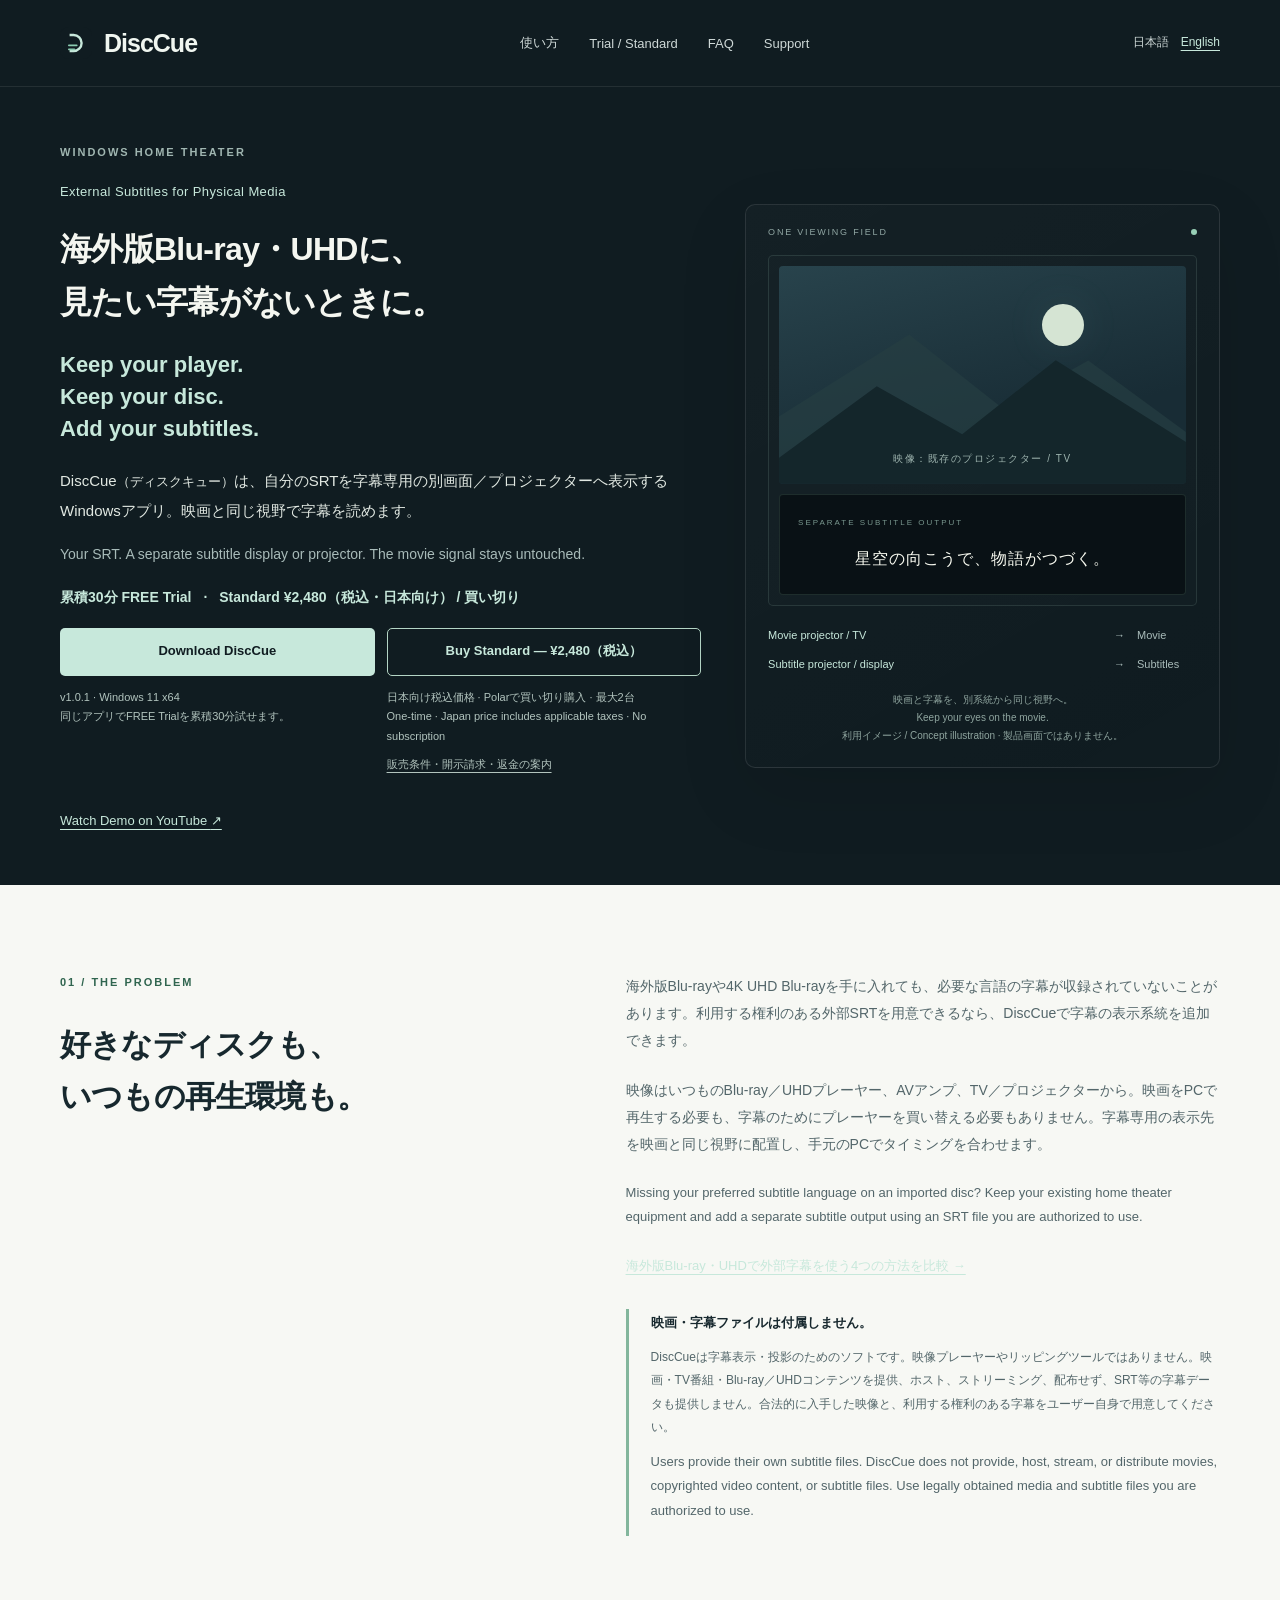
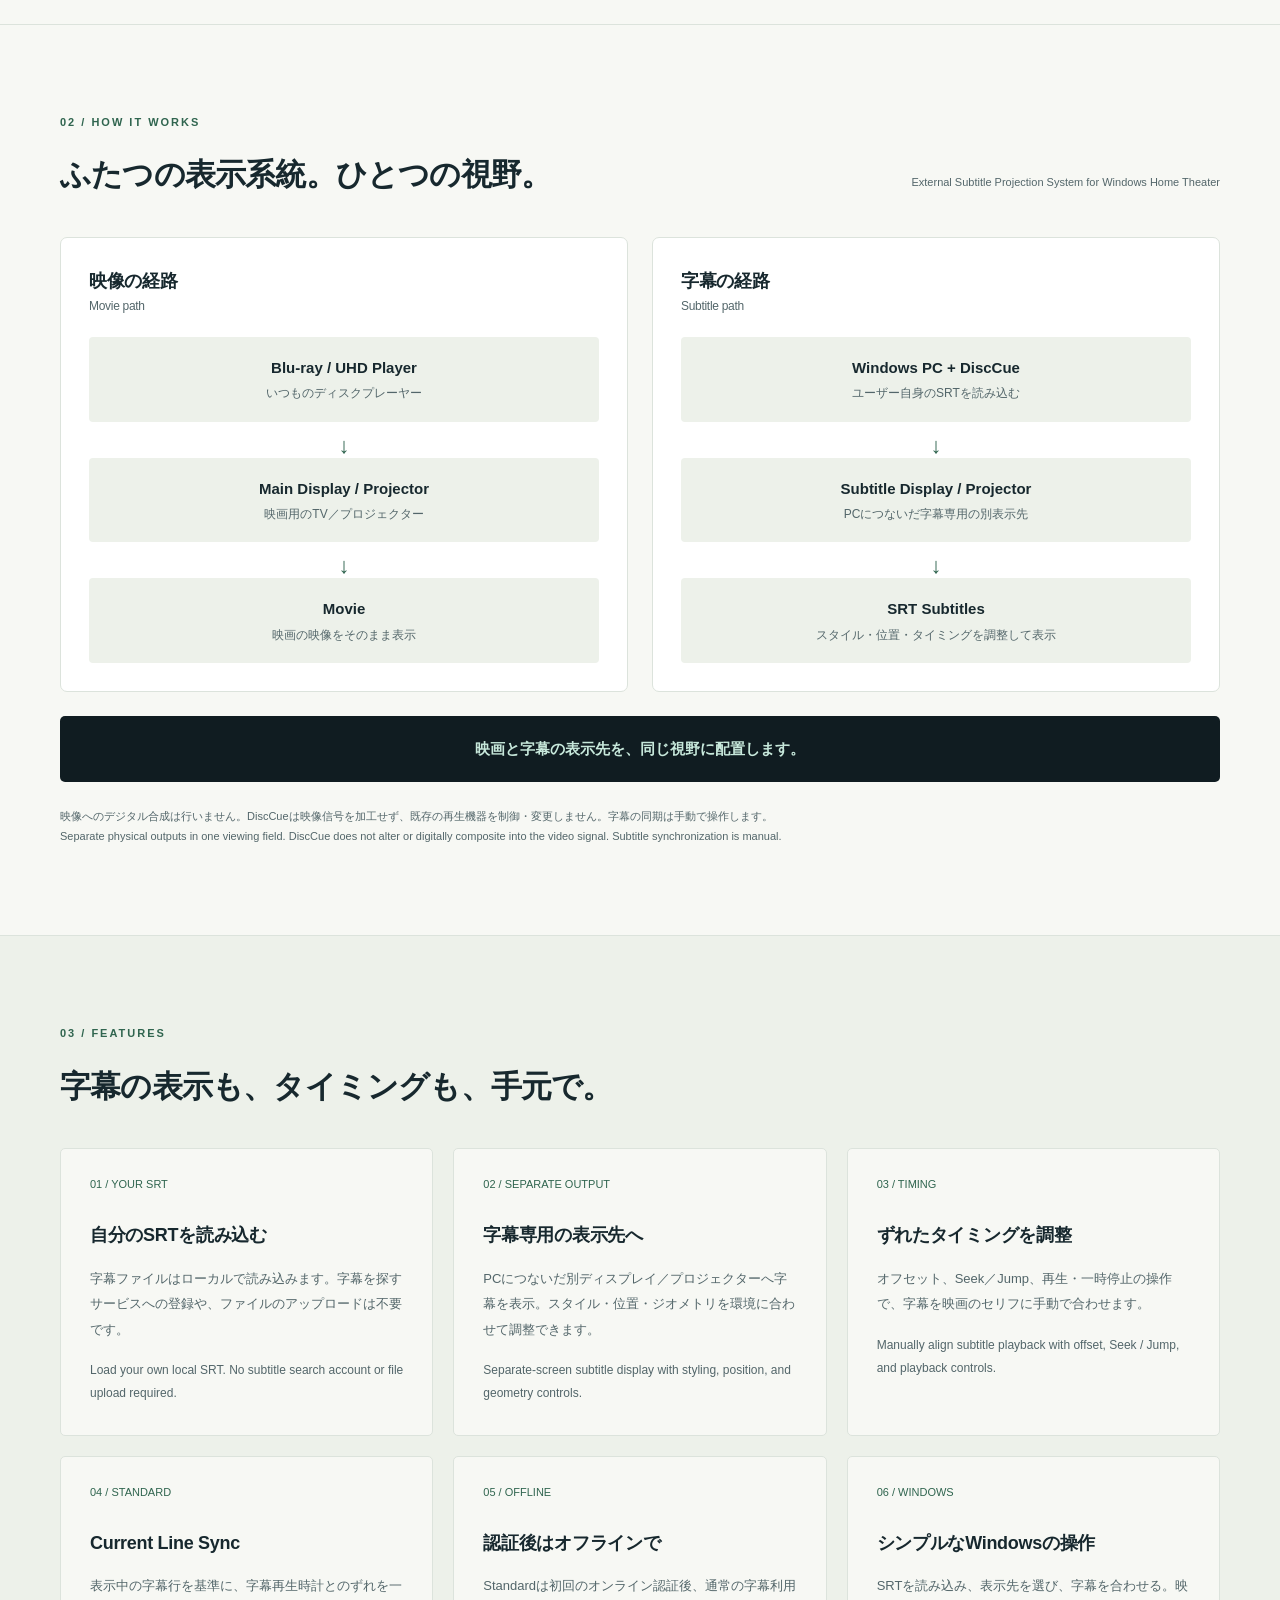
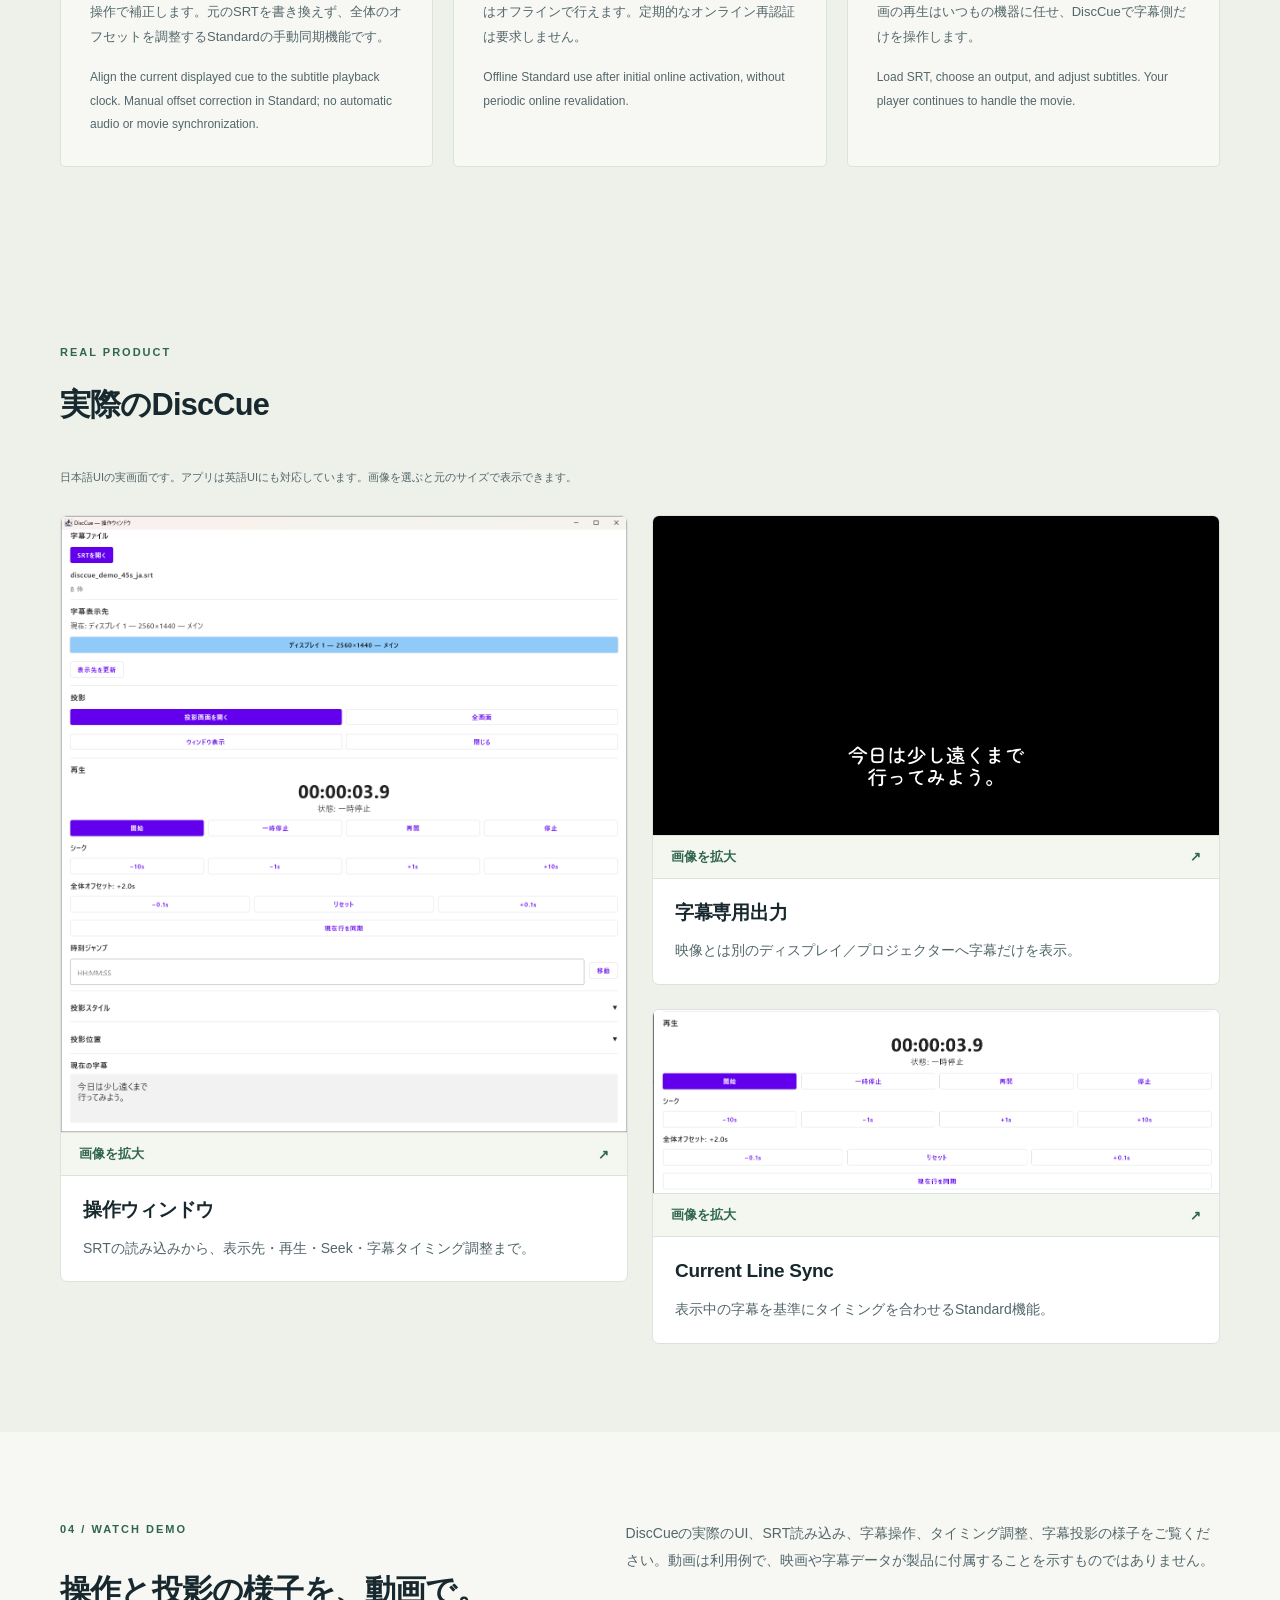
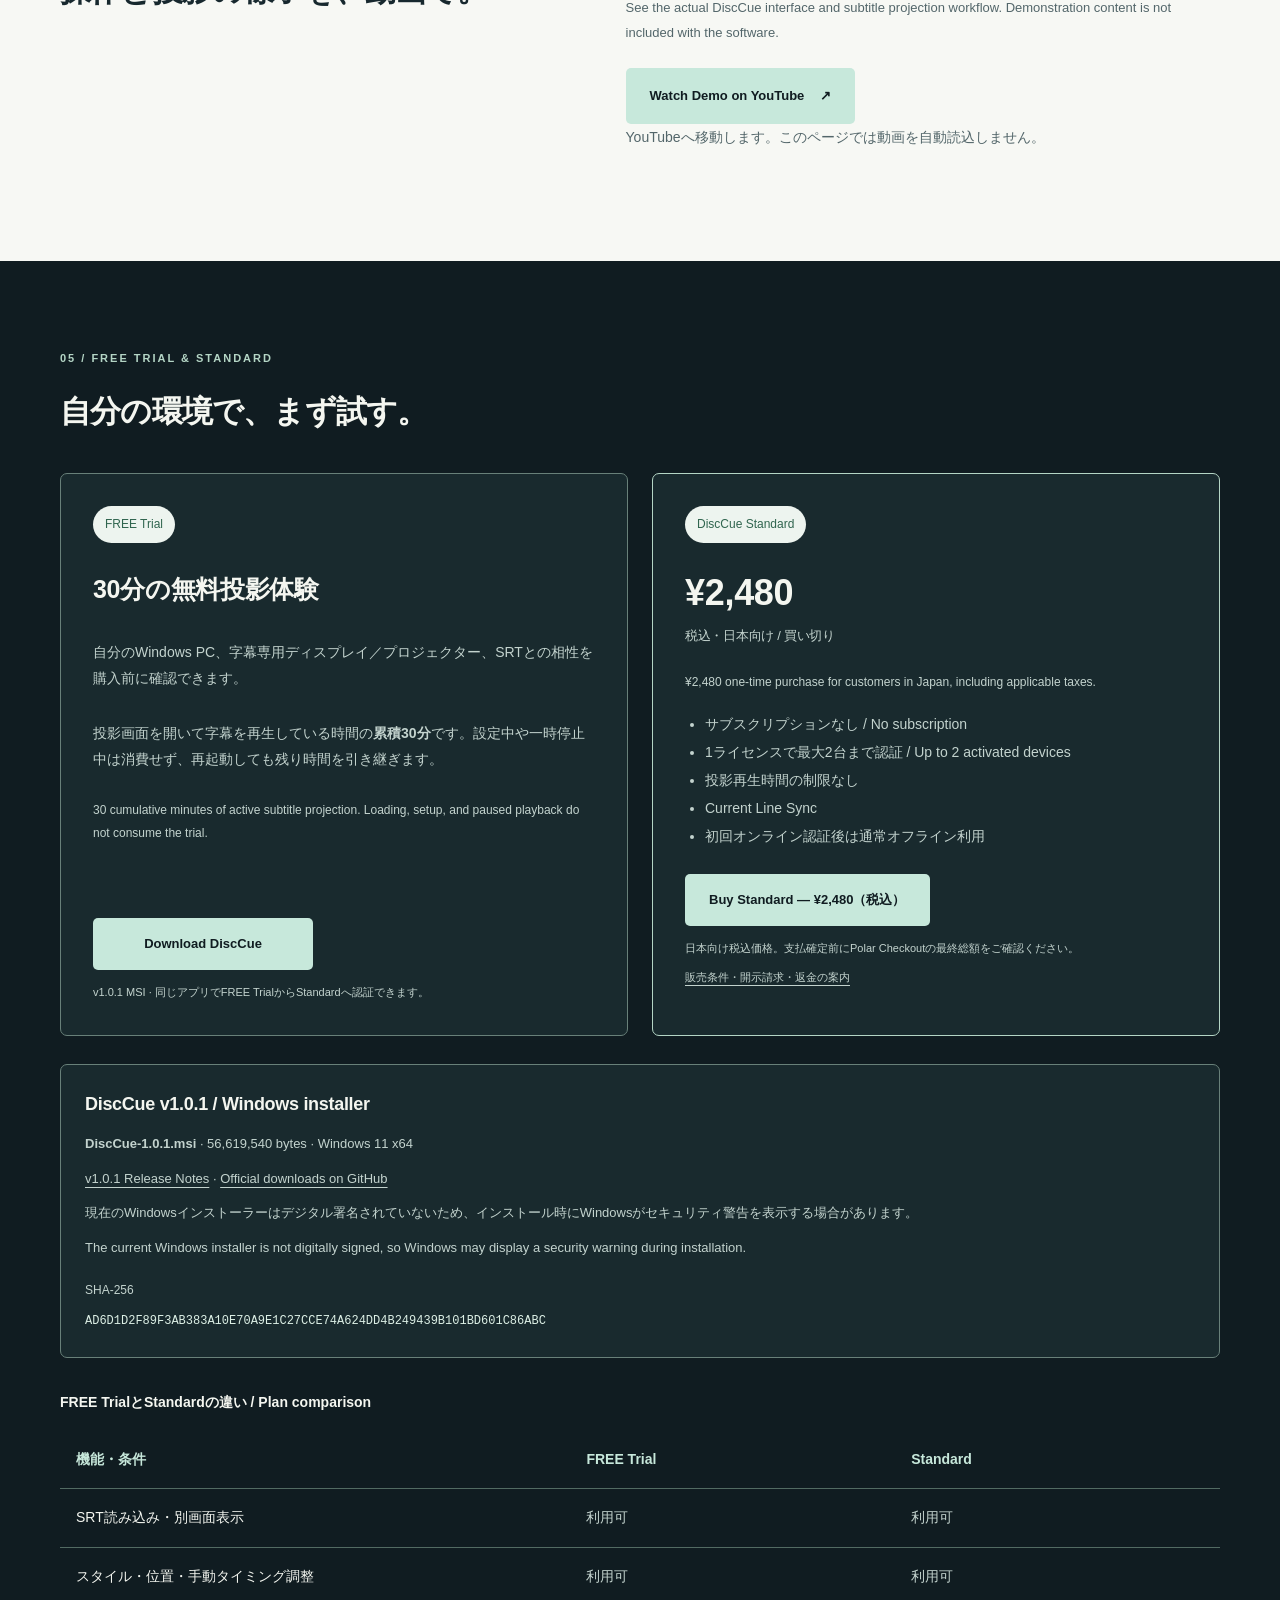
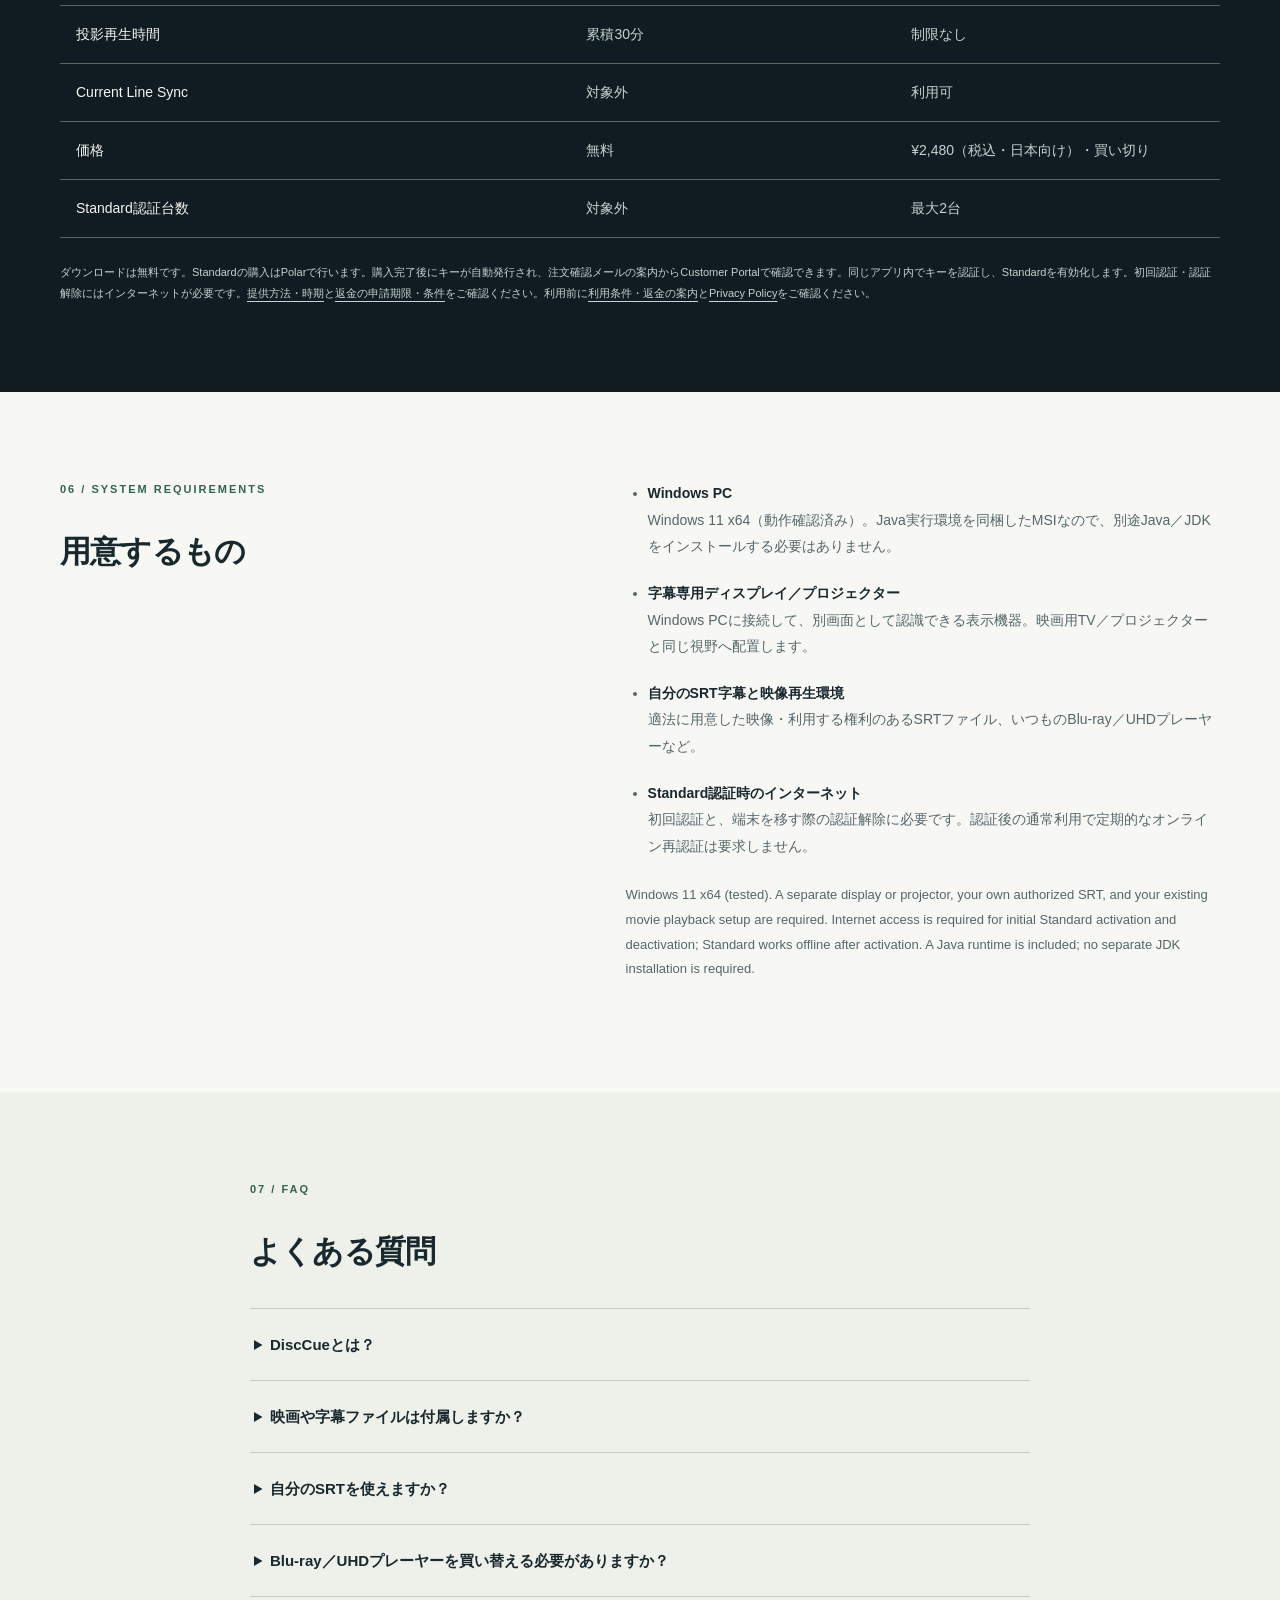
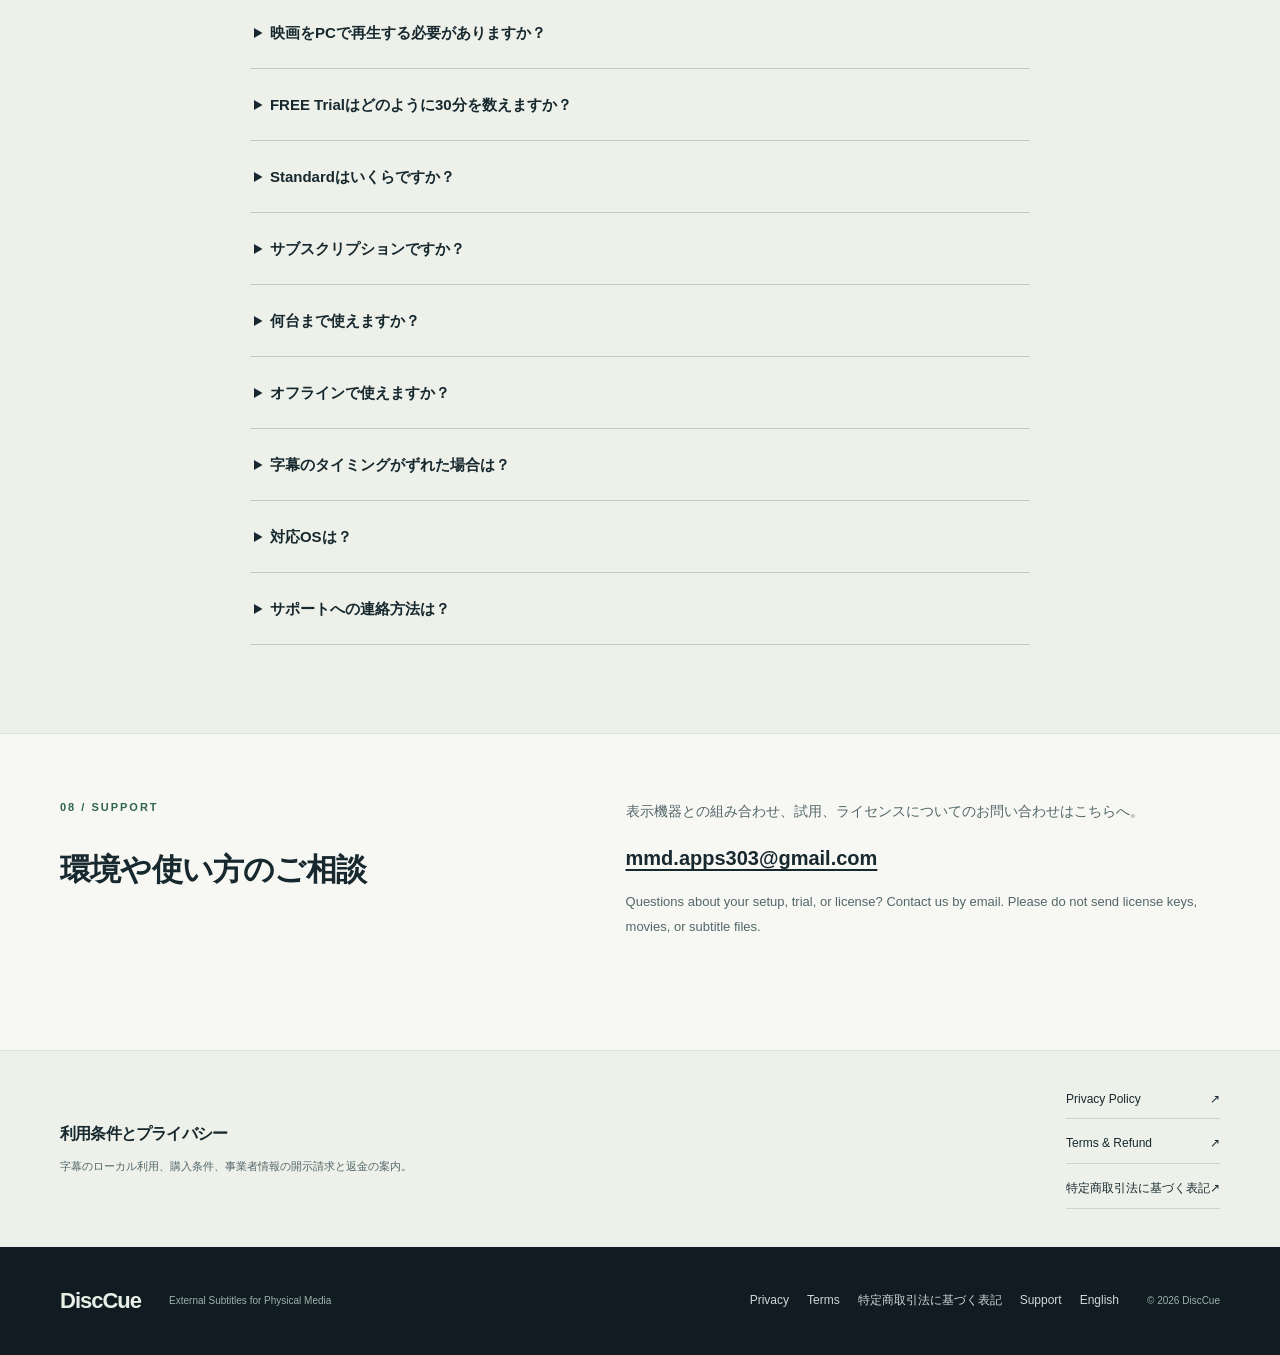
==== commit d2d04d43: "chore: update downloads to DiscCue v1.0.1" ====
--- a/index.html
+++ b/index.html
@@ -40,10 +40,10 @@
         <p class="hero-detail" lang="en">Your SRT. A separate subtitle display or projector. The movie signal stays untouched.</p>
         <p class="offer-summary">累積30分 FREE Trial <span aria-hidden="true">·</span> Standard ¥2,480（税込・日本向け） / 買い切り</p>
         <div class="cta-group" aria-label="試用と購入">
-          <div class="cta-item"><a class="button" href="https://github.com/maguwaidog/DiscCue-Releases/releases/download/v1.0.0/DiscCue-1.0.0.msi" aria-describedby="download-note">Download DiscCue</a><p id="download-note" class="cta-note">v1.0.0 · Windows 11 x64<br>同じアプリでFREE Trialを累積30分試せます。</p></div>
+          <div class="cta-item"><a class="button" href="https://github.com/maguwaidog/DiscCue-Releases/releases/download/v1.0.1/DiscCue-1.0.1.msi" aria-describedby="download-note">Download DiscCue</a><p id="download-note" class="cta-note">v1.0.1 · Windows 11 x64<br>同じアプリでFREE Trialを累積30分試せます。</p></div>
           <div class="cta-item"><a class="button button-outline" href="https://buy.polar.sh/polar_cl_TDCBYYSAvUdgNv5AkaE9ONiixadWXCWjz7tw21eu6fU" aria-describedby="purchase-note">Buy Standard — ¥2,480（税込）</a><p id="purchase-note" class="cta-note">日本向け税込価格 · Polarで買い切り購入 · 最大2台<br><span lang="en">One-time · Japan price includes applicable taxes · No subscription</span><a href="tokushoho.html">販売条件・開示請求・返金の案内</a></p></div>
         </div>
-        <a class="text-link" href="https://www.youtube.com/watch?v=vQmIugiDq54" lang="en">Watch Demo on YouTube <span aria-hidden="true">↗</span></a>
+        <a class="text-link" href="https://youtu.be/dOdLDPHiemw" lang="en">Watch Demo on YouTube <span aria-hidden="true">↗</span></a>
       </div>
       <figure class="concept">
         <div class="concept-top"><span>ONE VIEWING FIELD</span><span class="small-dot" aria-hidden="true"></span></div>
@@ -113,16 +113,16 @@
 
     <section class="section" id="demo"><div class="wrap product-grid">
       <div><p class="eyebrow">04 / WATCH DEMO</p><h2>操作と投影の様子を、動画で。</h2></div>
-      <div class="prose"><p>DiscCueの実際のUI、SRT読み込み、字幕操作、タイミング調整、字幕投影の様子をご覧ください。動画は利用例で、映画や字幕データが製品に付属することを示すものではありません。</p><p lang="en">See the actual DiscCue interface and subtitle projection workflow. Demonstration content is not included with the software.</p><a class="button" href="https://www.youtube.com/watch?v=vQmIugiDq54" lang="en">Watch Demo on YouTube <span aria-hidden="true">↗</span></a><p class="section-note">YouTubeへ移動します。このページでは動画を自動読込しません。</p></div>
+      <div class="prose"><p>DiscCueの実際のUI、SRT読み込み、字幕操作、タイミング調整、字幕投影の様子をご覧ください。動画は利用例で、映画や字幕データが製品に付属することを示すものではありません。</p><p lang="en">See the actual DiscCue interface and subtitle projection workflow. Demonstration content is not included with the software.</p><a class="button" href="https://youtu.be/dOdLDPHiemw" lang="en">Watch Demo on YouTube <span aria-hidden="true">↗</span></a><p class="section-note">YouTubeへ移動します。このページでは動画を自動読込しません。</p></div>
     </div></section>
 
     <section class="section pricing-section" id="pricing"><div class="wrap">
       <div class="section-heading"><div><p class="eyebrow">05 / FREE TRIAL &amp; STANDARD</p><h2>自分の環境で、まず試す。</h2></div></div>
       <div class="plan-grid">
-        <article class="plan-card"><p class="pill">FREE Trial</p><h3>30分の無料投影体験</h3><p>自分のWindows PC、字幕専用ディスプレイ／プロジェクター、SRTとの相性を購入前に確認できます。</p><p>投影画面を開いて字幕を再生している時間の<strong>累積30分</strong>です。設定中や一時停止中は消費せず、再起動しても残り時間を引き継ぎます。</p><p class="english" lang="en">30 cumulative minutes of active subtitle projection. Loading, setup, and paused playback do not consume the trial.</p><a class="button" href="https://github.com/maguwaidog/DiscCue-Releases/releases/download/v1.0.0/DiscCue-1.0.0.msi" aria-describedby="trial-plan-note">Download DiscCue</a><p id="trial-plan-note" class="cta-note">v1.0.0 MSI · 同じアプリでFREE TrialからStandardへ認証できます。</p></article>
+        <article class="plan-card"><p class="pill">FREE Trial</p><h3>30分の無料投影体験</h3><p>自分のWindows PC、字幕専用ディスプレイ／プロジェクター、SRTとの相性を購入前に確認できます。</p><p>投影画面を開いて字幕を再生している時間の<strong>累積30分</strong>です。設定中や一時停止中は消費せず、再起動しても残り時間を引き継ぎます。</p><p class="english" lang="en">30 cumulative minutes of active subtitle projection. Loading, setup, and paused playback do not consume the trial.</p><a class="button" href="https://github.com/maguwaidog/DiscCue-Releases/releases/download/v1.0.1/DiscCue-1.0.1.msi" aria-describedby="trial-plan-note">Download DiscCue</a><p id="trial-plan-note" class="cta-note">v1.0.1 MSI · 同じアプリでFREE TrialからStandardへ認証できます。</p></article>
         <article class="plan-card standard-card"><p class="pill">DiscCue Standard</p><h3 class="price">¥2,480 <span>税込・日本向け / 買い切り</span></h3><p class="english" lang="en">¥2,480 one-time purchase for customers in Japan, including applicable taxes.</p><ul class="plan-facts"><li>サブスクリプションなし / No subscription</li><li>1ライセンスで最大2台まで認証 / Up to 2 activated devices</li><li>投影再生時間の制限なし</li><li>Current Line Sync</li><li>初回オンライン認証後は通常オフライン利用</li></ul><a class="button" href="https://buy.polar.sh/polar_cl_TDCBYYSAvUdgNv5AkaE9ONiixadWXCWjz7tw21eu6fU" aria-describedby="standard-plan-note">Buy Standard — ¥2,480（税込）</a><p id="standard-plan-note" class="cta-note">日本向け税込価格。支払確定前にPolar Checkoutの最終総額をご確認ください。<br><a href="tokushoho.html">販売条件・開示請求・返金の案内</a></p></article>
       </div>
-      <div class="download-info" id="download-details"><h3>DiscCue v1.0.0 / Windows installer</h3><p><strong>DiscCue-1.0.0.msi</strong> · 56,369,688 bytes · Windows 11 x64</p><p><a href="https://github.com/maguwaidog/DiscCue-Releases/releases/tag/v1.0.0">v1.0.0 Release Notes</a> · <a href="https://github.com/maguwaidog/DiscCue-Releases">Official downloads on GitHub</a></p><p>現在のWindowsインストーラーはデジタル署名されていないため、インストール時にWindowsがセキュリティ警告を表示する場合があります。</p><p lang="en">The current Windows installer is not digitally signed, so Windows may display a security warning during installation.</p><p class="checksum-label">SHA-256</p><code class="checksum">9EBF3A96757C867B317E28441BB1110E32536309375891FD13CAE19488DD6A38</code></div>
+      <div class="download-info" id="download-details"><h3>DiscCue v1.0.1 / Windows installer</h3><p><strong>DiscCue-1.0.1.msi</strong> · 56,619,540 bytes · Windows 11 x64</p><p><a href="https://github.com/maguwaidog/DiscCue-Releases/releases/tag/v1.0.1">v1.0.1 Release Notes</a> · <a href="https://github.com/maguwaidog/DiscCue-Releases">Official downloads on GitHub</a></p><p>現在のWindowsインストーラーはデジタル署名されていないため、インストール時にWindowsがセキュリティ警告を表示する場合があります。</p><p lang="en">The current Windows installer is not digitally signed, so Windows may display a security warning during installation.</p><p class="checksum-label">SHA-256</p><code class="checksum">AD6D1D2F89F3AB383A10E70A9E1C27CCE74A624DD4B249439B101BD601C86ABC</code></div>
       <div class="comparison"><table><caption>FREE TrialとStandardの違い / Plan comparison</caption><thead><tr><th scope="col">機能・条件</th><th scope="col">FREE Trial</th><th scope="col">Standard</th></tr></thead><tbody>
         <tr><th scope="row">SRT読み込み・別画面表示</th><td>利用可</td><td>利用可</td></tr>
         <tr><th scope="row">スタイル・位置・手動タイミング調整</th><td>利用可</td><td>利用可</td></tr>
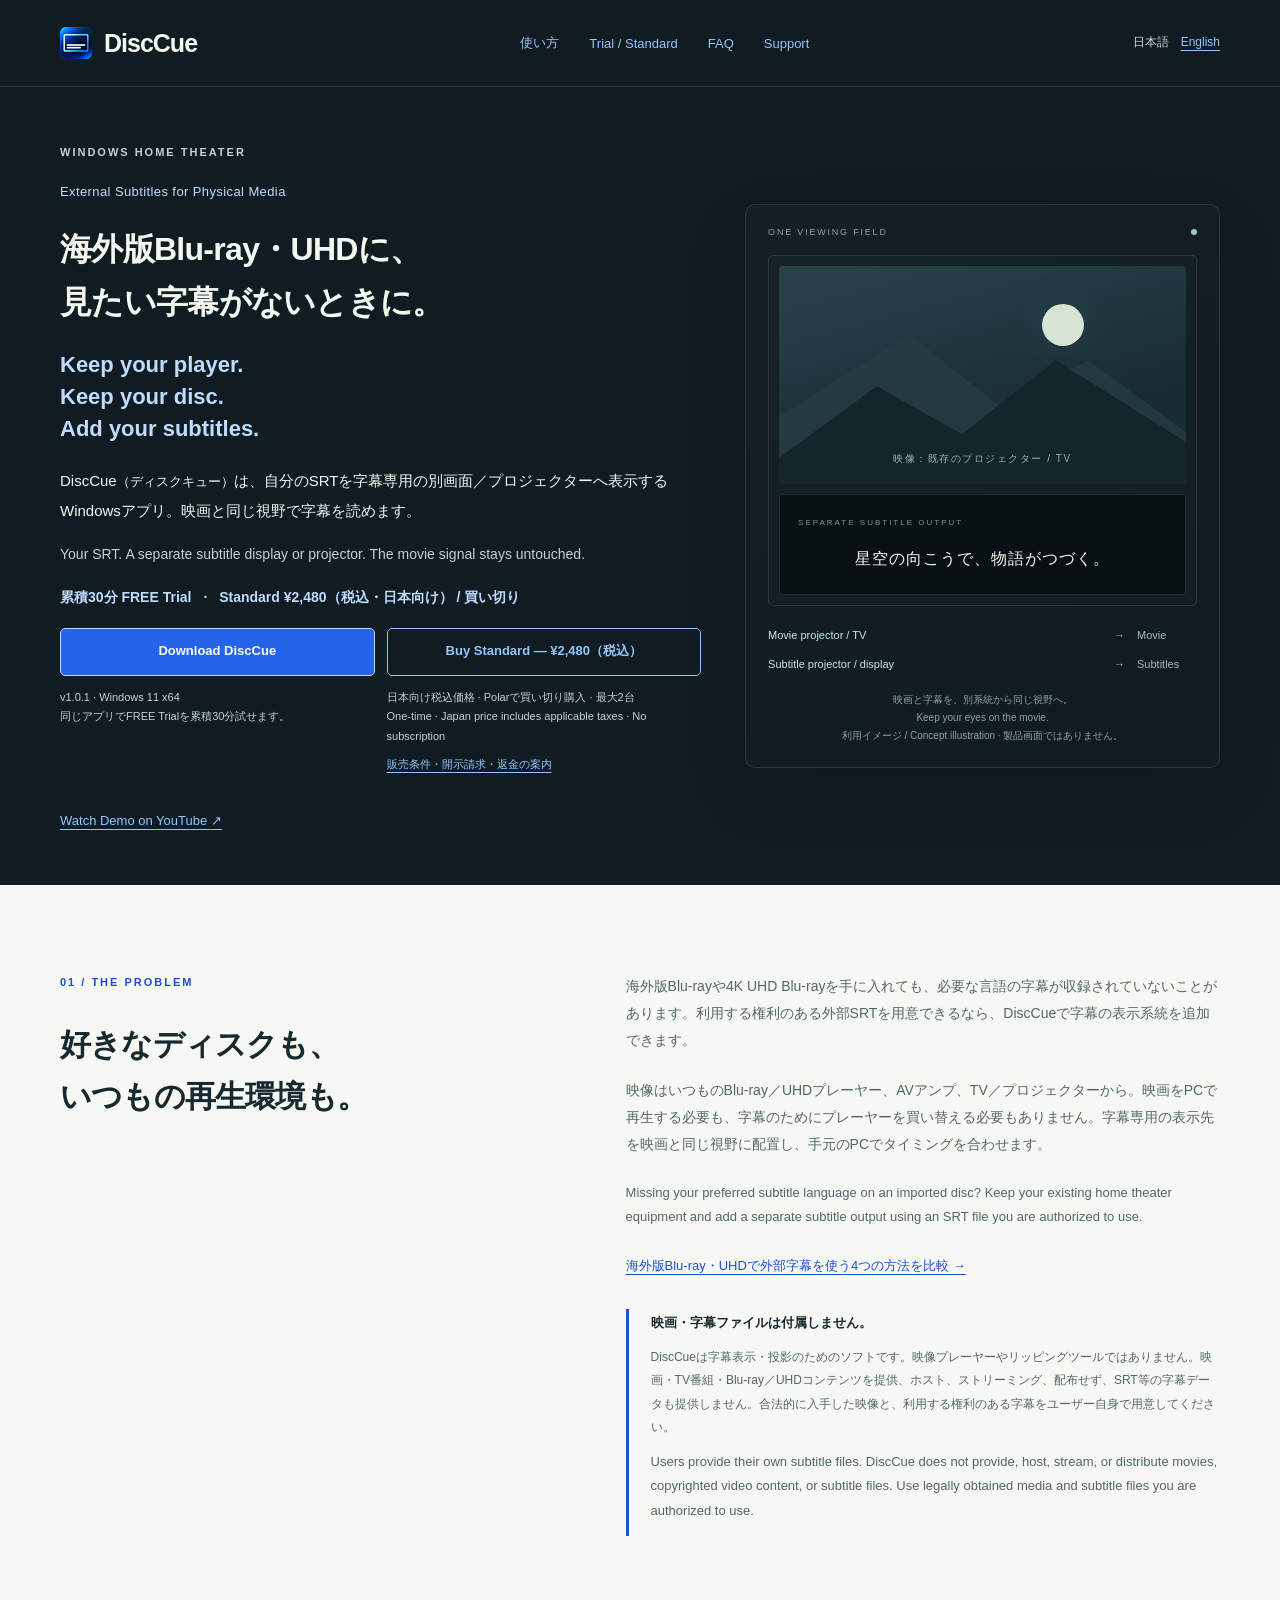
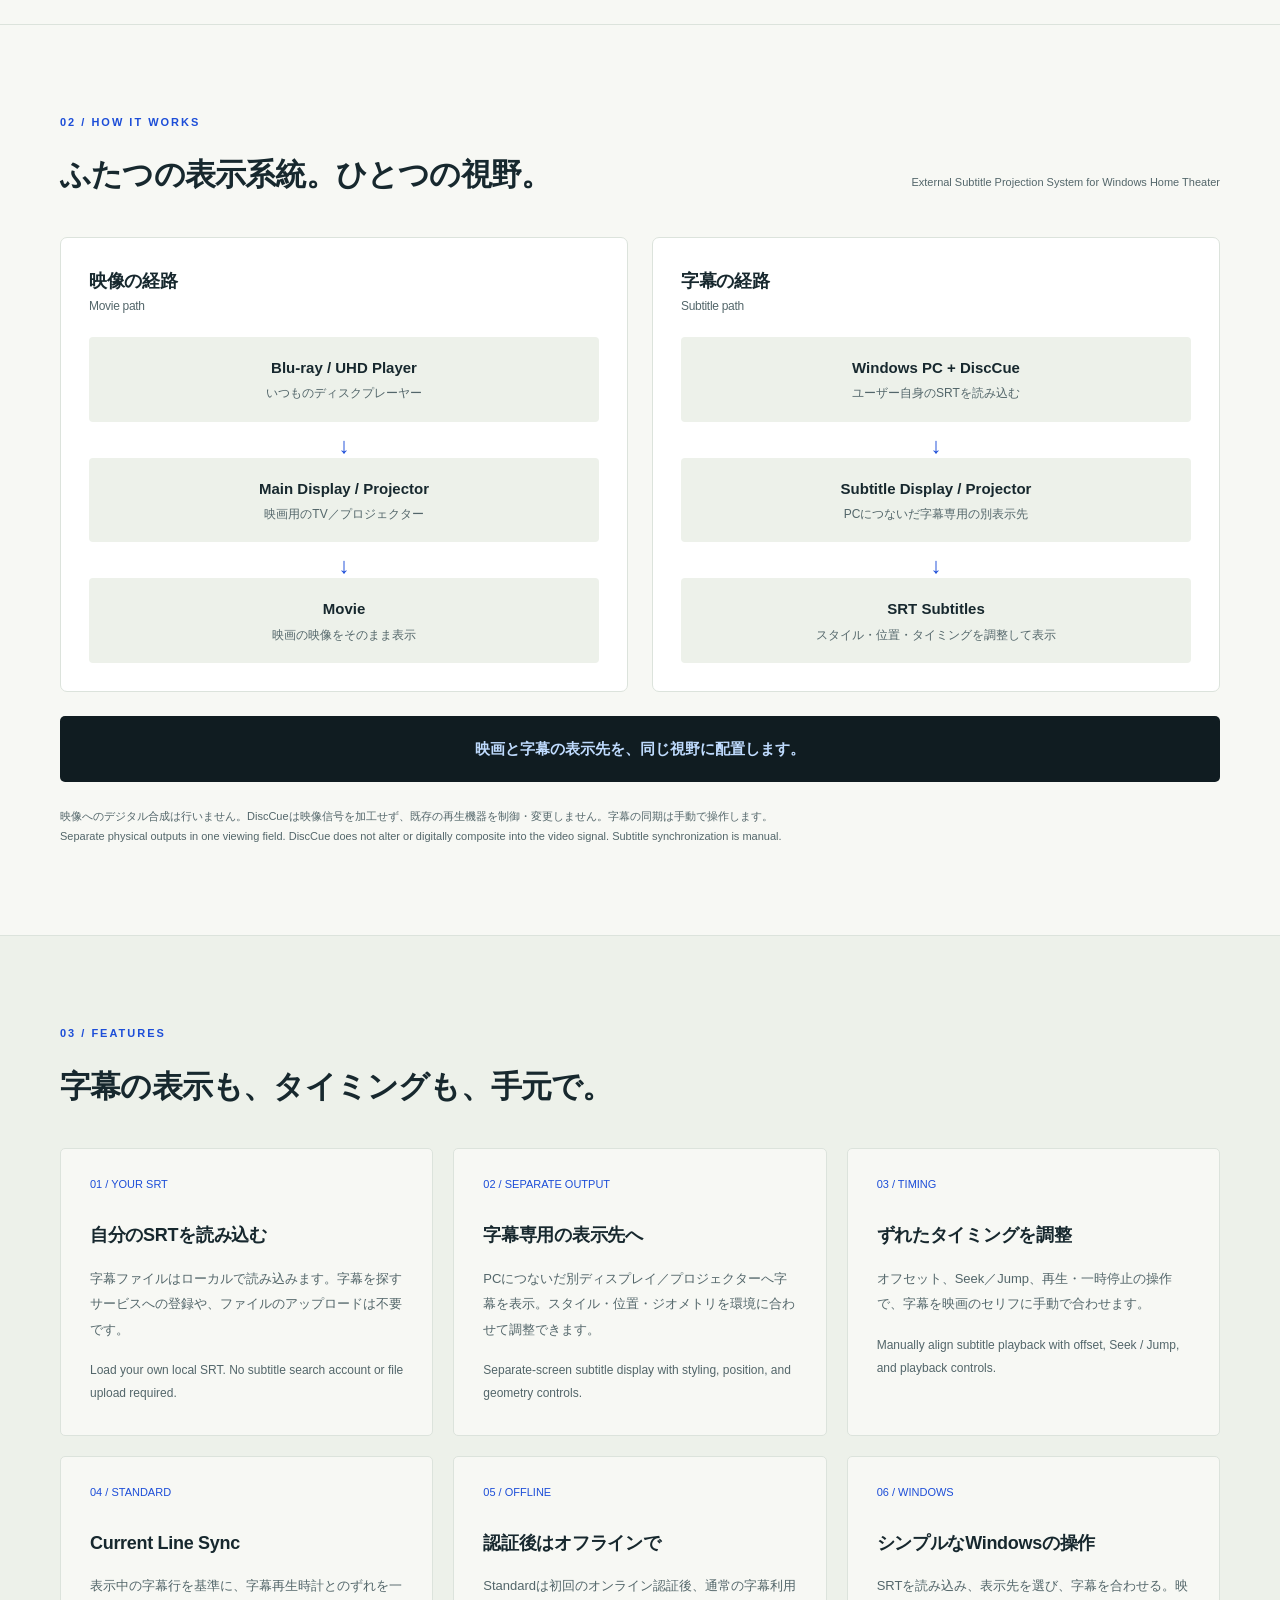
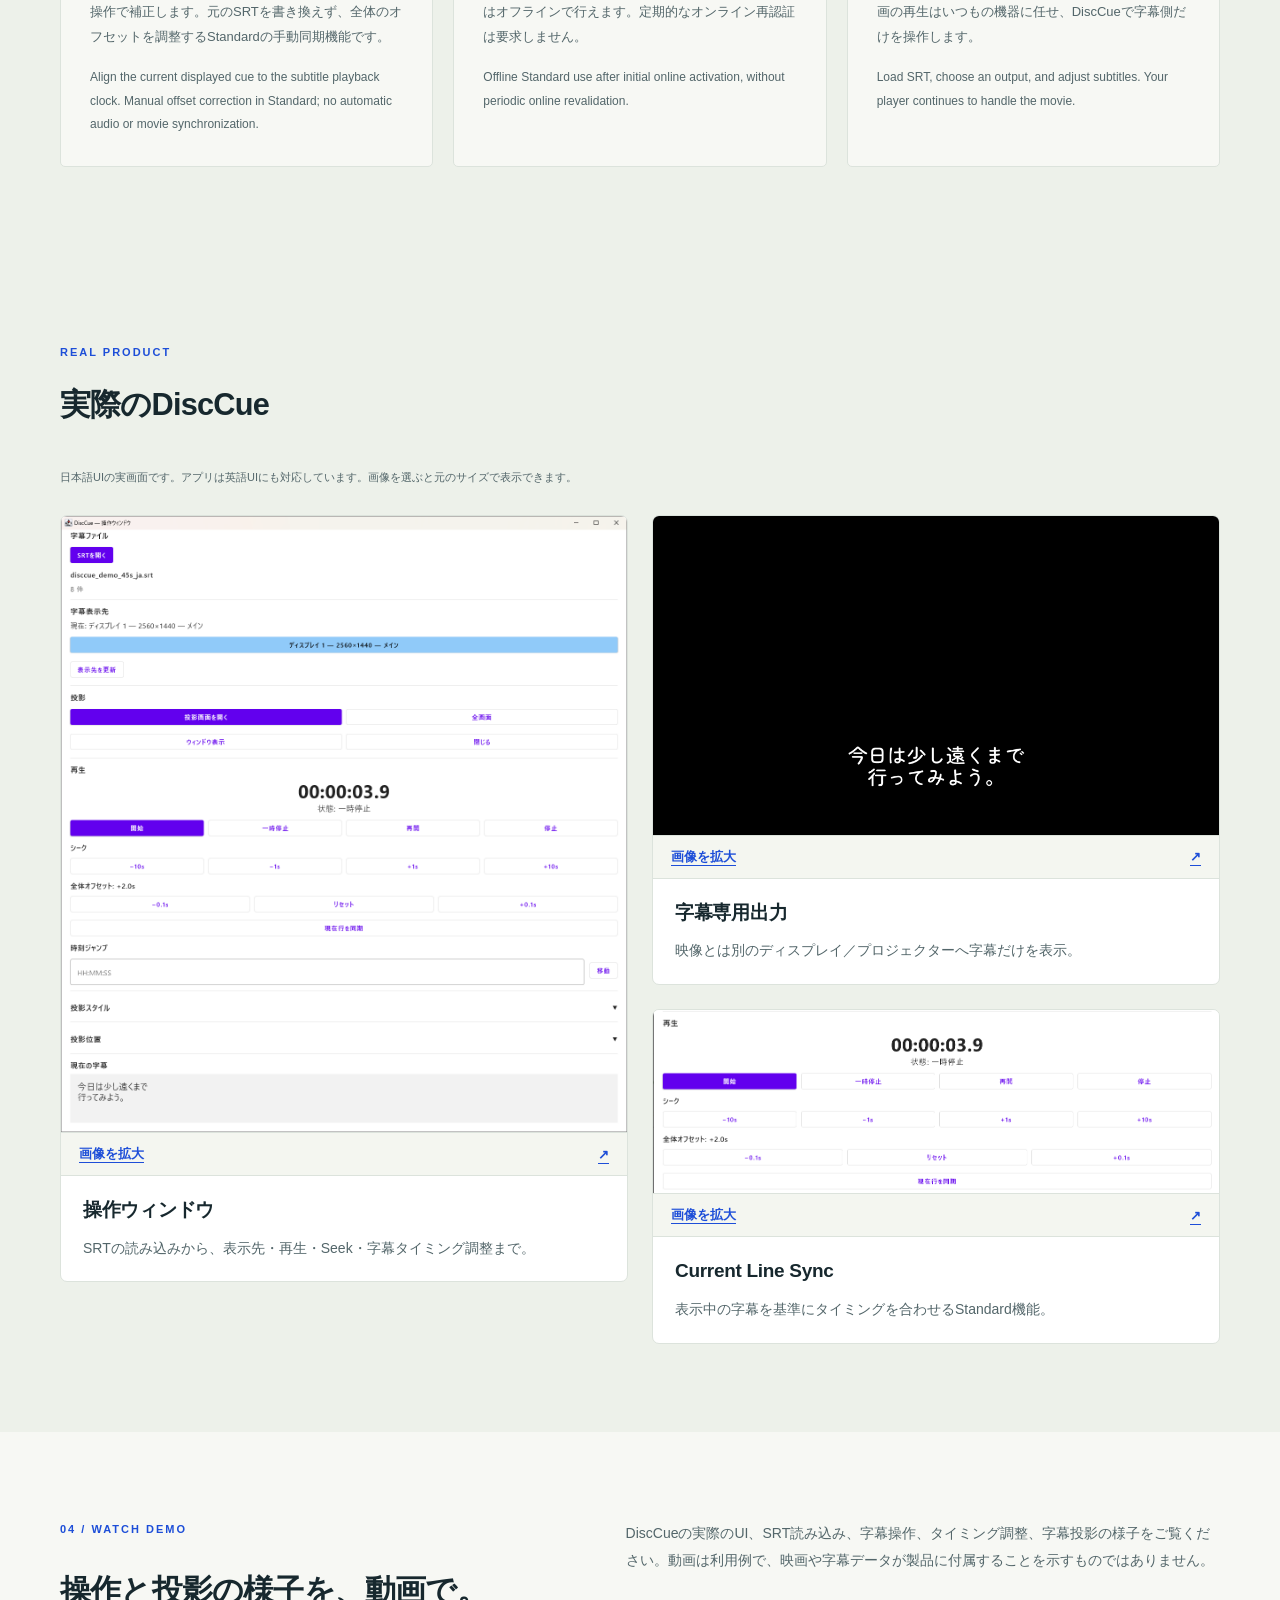
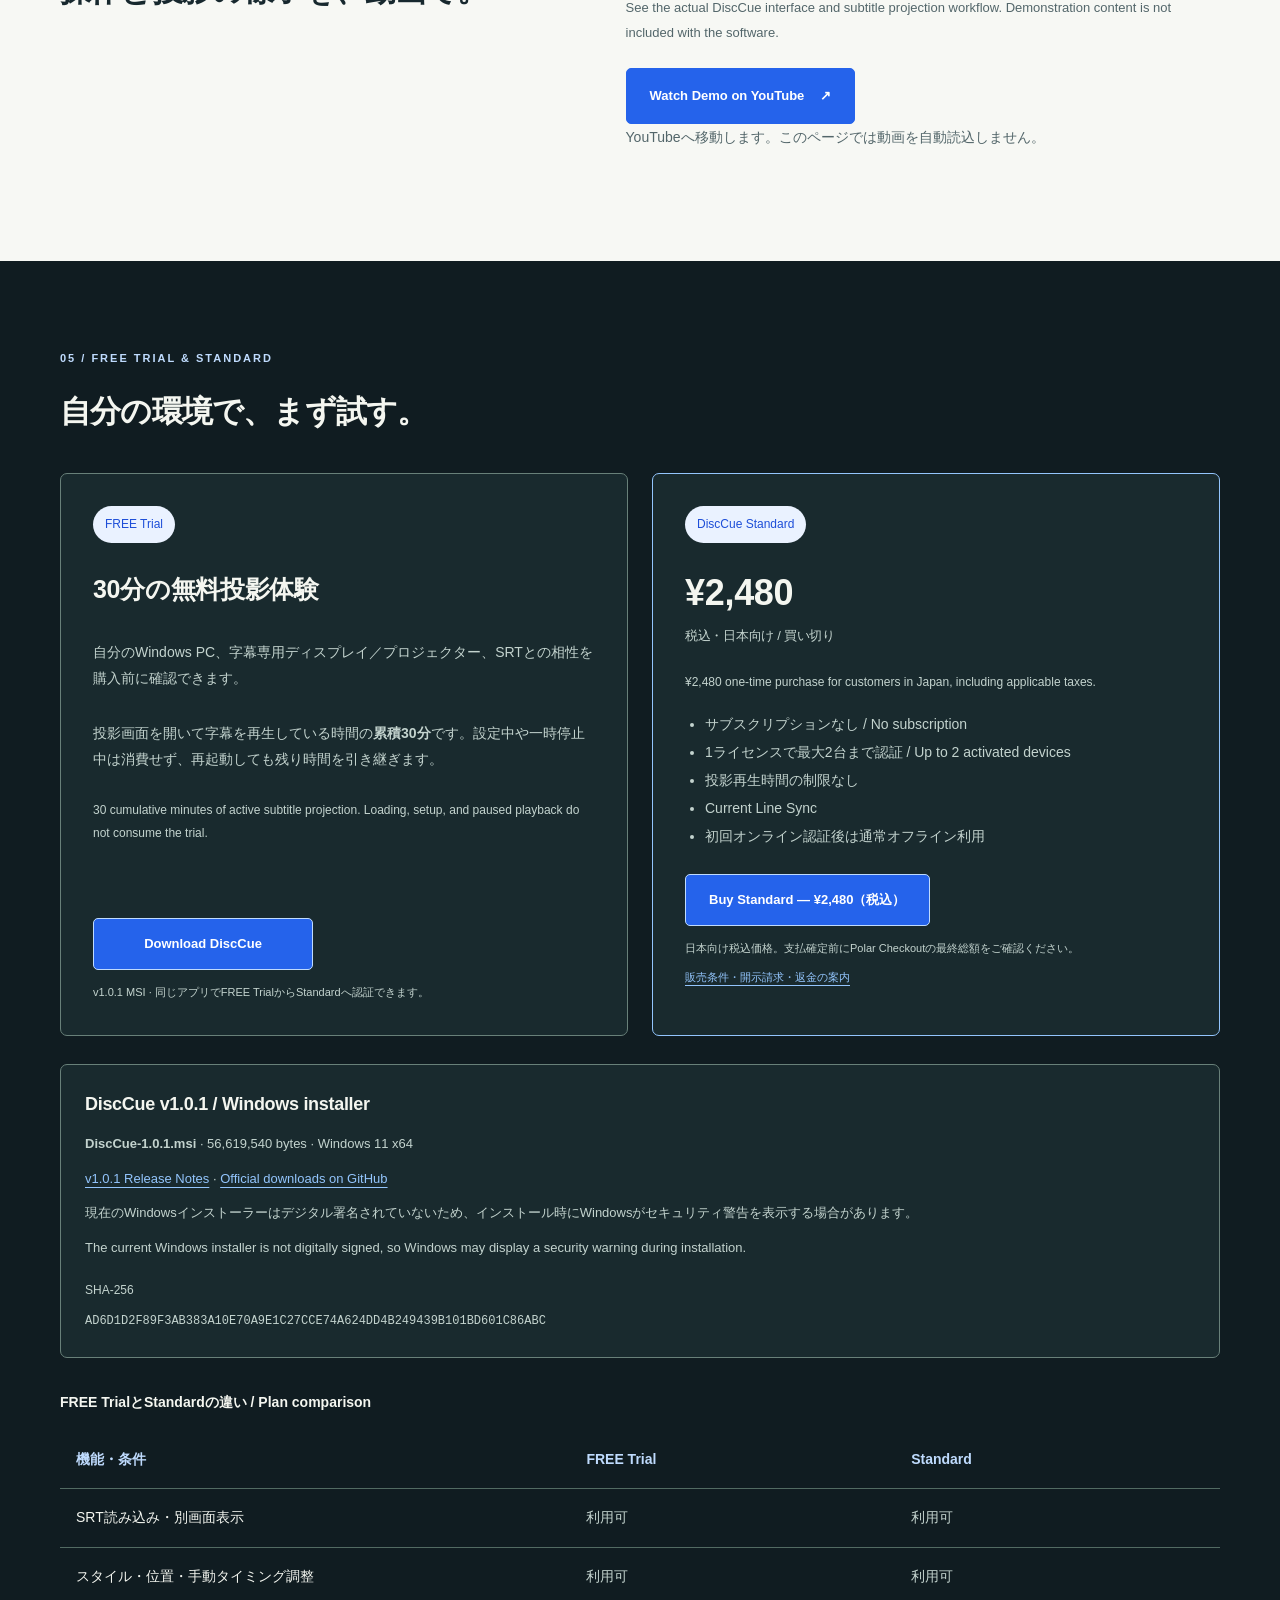
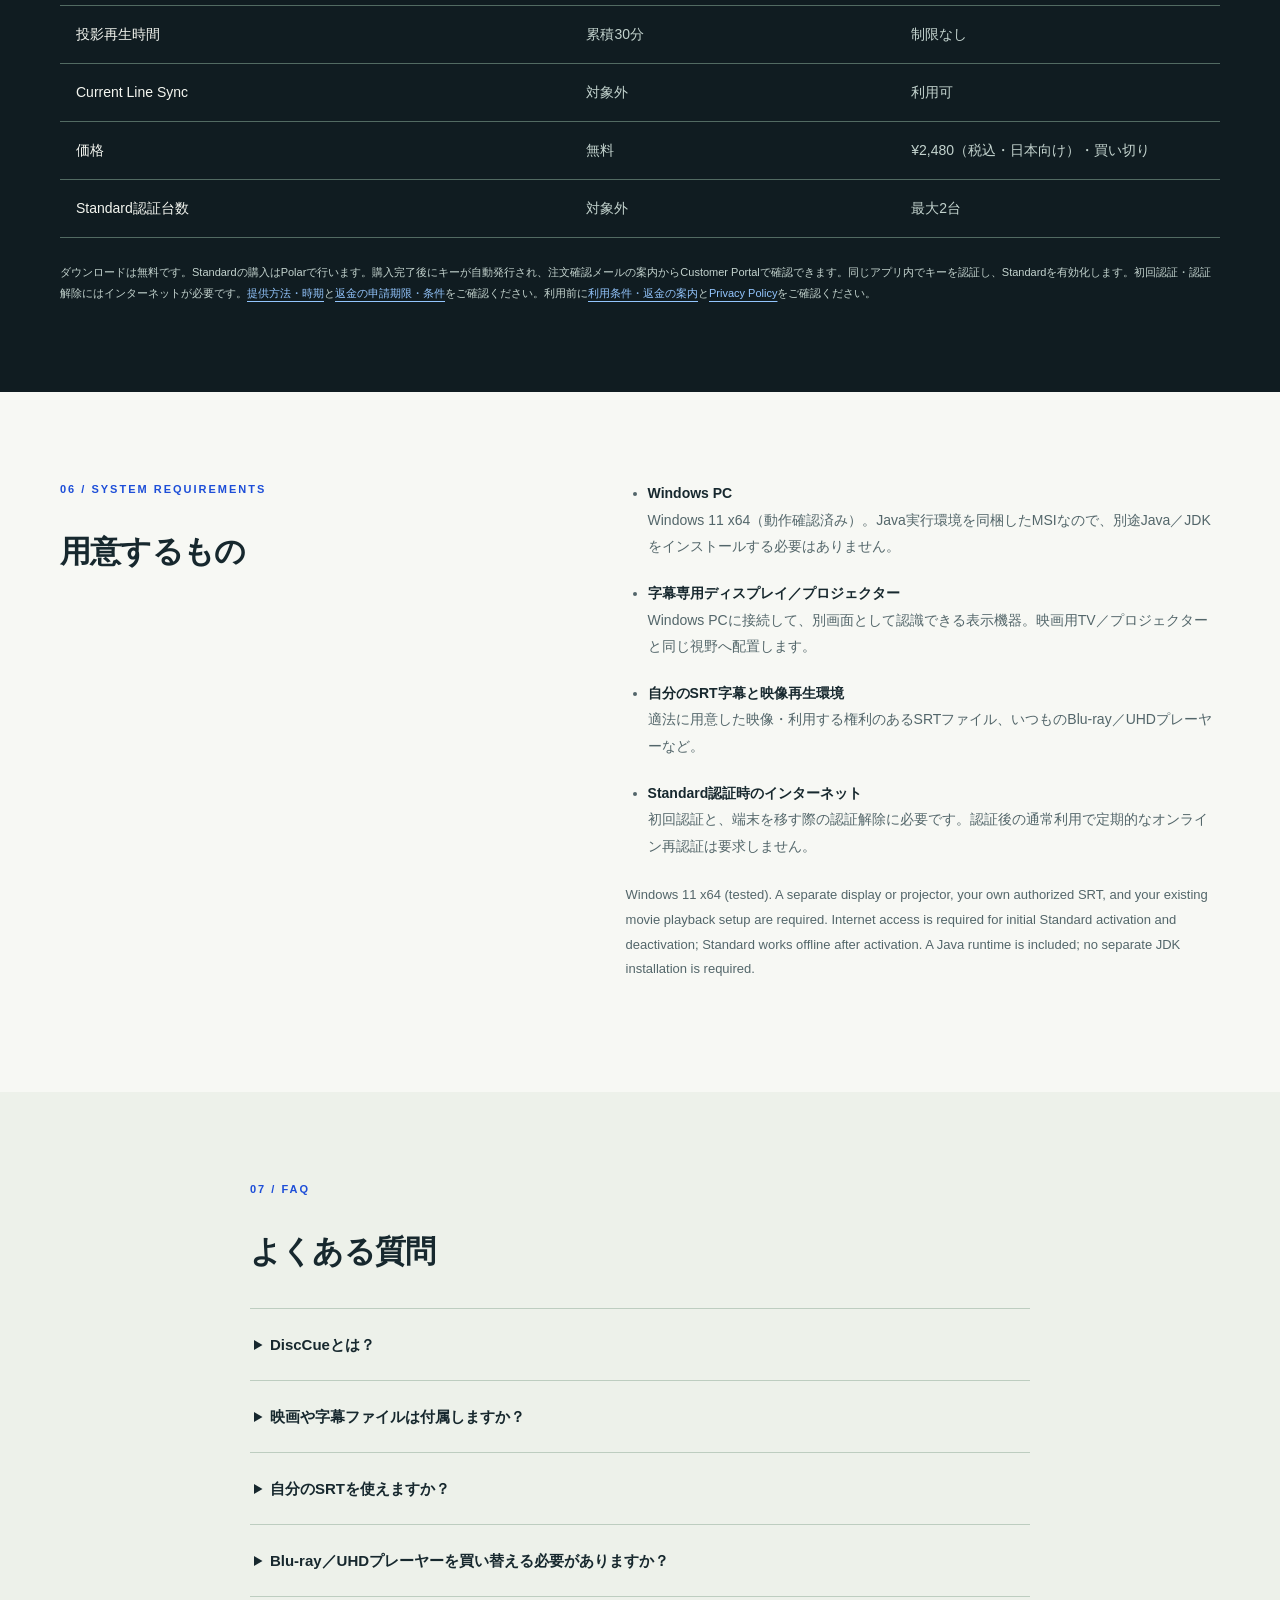
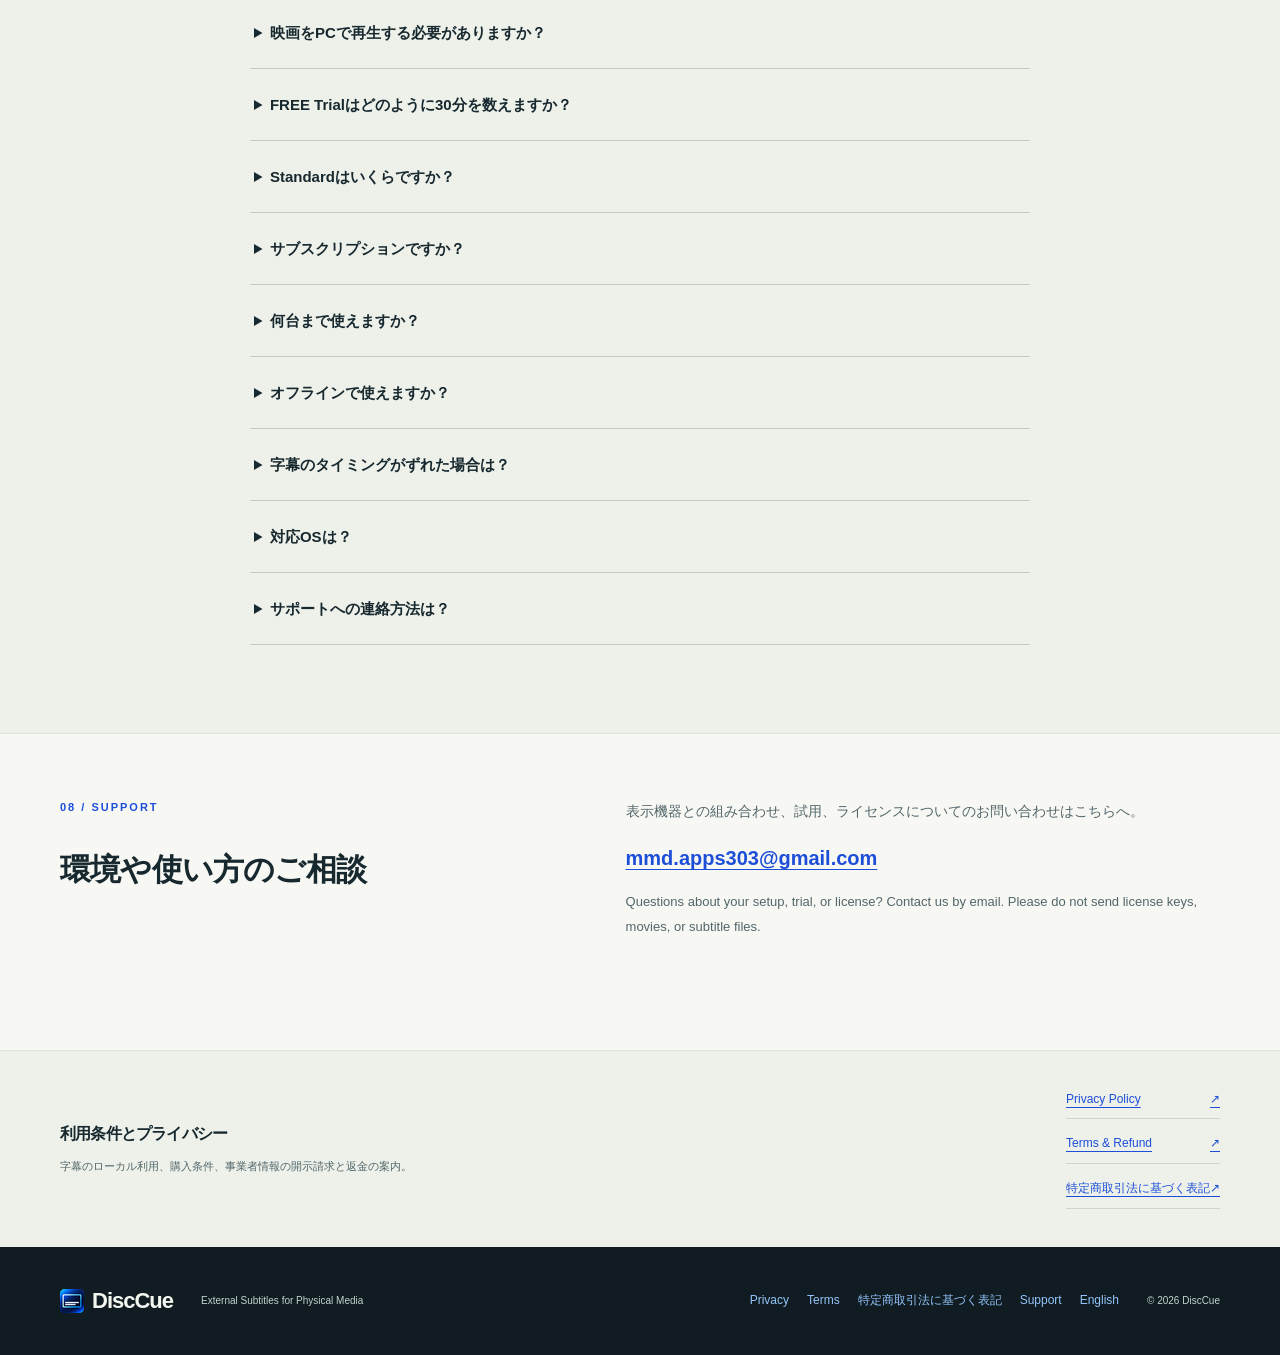
==== commit 7ee7b136: "Align website branding with approved OPTION B specification" ====
--- a/index.html
+++ b/index.html
@@ -16,16 +16,27 @@
   <meta property="og:title" content="DiscCue — Keep your player. Keep your disc. Add your subtitles.">
   <meta property="og:description" content="External Subtitles for Physical Media. 自分のSRTを映画と同じ視野へ。投影再生の累積30分FREE Trial / Standard ¥2,480（税込・日本向け）・買い切り。">
   <meta property="og:url" content="https://maguwaidog.github.io/disccue/">
-  <meta name="twitter:card" content="summary">
+  <meta name="twitter:card" content="summary_large_image">
   <meta name="twitter:title" content="DiscCue — External Subtitles for Physical Media">
   <meta name="twitter:description" content="External SRT subtitles for Blu-ray / UHD, through a separate subtitle display or projector. Keep your eyes on the movie.">
-  <link rel="icon" href="assets/favicon.svg" type="image/svg+xml">
+  <meta property="og:image" content="https://maguwaidog.github.io/disccue/assets/brand/og-ja.png">
+  <meta property="og:image:width" content="1200">
+  <meta property="og:image:height" content="630">
+  <meta property="og:image:type" content="image/png">
+  <meta property="og:image:alt" content="DiscCueの正式アイコンと、既存プレーヤーを維持して自分の字幕を表示する製品紹介。">
+  <meta name="twitter:image" content="https://maguwaidog.github.io/disccue/assets/brand/og-ja.png">
+  <meta name="twitter:image:alt" content="DiscCueの正式アイコンと、既存プレーヤーを維持して自分の字幕を表示する製品紹介。">
+  <link rel="icon" href="assets/brand/favicon.ico" type="image/x-icon">
+  <link rel="icon" href="assets/brand/disccue-icon-16.png" sizes="16x16" type="image/png">
+  <link rel="icon" href="assets/brand/disccue-icon-32.png" sizes="32x32" type="image/png">
+  <link rel="icon" href="assets/brand/disccue-icon-48.png" sizes="48x48" type="image/png">
+  <link rel="apple-touch-icon" href="assets/brand/apple-touch-icon.png" sizes="180x180">
   <link rel="stylesheet" href="assets/styles.css">
 </head>
 <body>
   <a class="skip-link" href="#main">本文へ移動</a>
   <header class="site-header"><div class="wrap header-inner">
-    <a class="brand" href="./" aria-label="DiscCue ホーム"><img src="assets/favicon.svg" width="32" height="32" alt=""><span>DiscCue</span></a>
+    <a class="brand" href="./" aria-label="DiscCue ホーム"><img src="assets/brand/disccue-icon-32.png" srcset="assets/brand/disccue-icon-32.png 1x, assets/brand/disccue-icon-64.png 2x" width="32" height="32" alt=""><span>DiscCue</span></a>
     <nav aria-label="メインナビゲーション"><a href="#how-it-works">使い方</a><a href="#pricing">Trial / Standard</a><a href="#faq">FAQ</a><a href="#support">Support</a></nav>
     <div class="language-switch" aria-label="サイトの言語"><span lang="ja" aria-current="true">日本語</span><a href="en/" lang="en" hreflang="en">English</a></div>
   </div></header>
@@ -161,6 +172,6 @@
     <section class="section contact-section" id="support"><div class="wrap contact-grid"><div><p class="eyebrow">08 / SUPPORT</p><h2>環境や使い方のご相談</h2></div><div class="prose"><p>表示機器との組み合わせ、試用、ライセンスについてのお問い合わせはこちらへ。</p><a class="support-email" href="mailto:mmd.apps303@gmail.com">mmd.apps303@gmail.com</a><p lang="en">Questions about your setup, trial, or license? Contact us by email. Please do not send license keys, movies, or subtitle files.</p></div></div></section>
     <section class="policy-strip"><div class="wrap policy-grid"><div><h2>利用条件とプライバシー</h2><p>字幕のローカル利用、購入条件、事業者情報の開示請求と返金の案内。</p></div><div class="policy-links"><a href="privacy.html">Privacy Policy <span aria-hidden="true">↗</span></a><a href="terms.html">Terms &amp; Refund <span aria-hidden="true">↗</span></a><a href="tokushoho.html">特定商取引法に基づく表記 <span aria-hidden="true">↗</span></a></div></div></section>
   </main>
-  <footer class="site-footer"><div class="wrap footer-inner"><a class="brand" href="./">DiscCue</a><p lang="en">External Subtitles for Physical Media</p><nav class="footer-links" aria-label="ポリシーとお問い合わせ"><a href="privacy.html">Privacy</a><a href="terms.html">Terms</a><a href="tokushoho.html">特定商取引法に基づく表記</a><a href="./#support">Support</a><a href="en/" lang="en" hreflang="en">English</a></nav><span>© 2026 DiscCue</span></div></footer>
+  <footer class="site-footer"><div class="wrap footer-inner"><a class="brand" href="./"><img src="assets/brand/disccue-icon-24.png" srcset="assets/brand/disccue-icon-24.png 1x, assets/brand/disccue-icon-48.png 2x" width="24" height="24" alt=""><span>DiscCue</span></a><p lang="en">External Subtitles for Physical Media</p><nav class="footer-links" aria-label="ポリシーとお問い合わせ"><a href="privacy.html">Privacy</a><a href="terms.html">Terms</a><a href="tokushoho.html">特定商取引法に基づく表記</a><a href="./#support">Support</a><a href="en/" lang="en" hreflang="en">English</a></nav><span>© 2026 DiscCue</span></div></footer>
 </body>
 </html>
--- a/assets/styles.css
+++ b/assets/styles.css
@@ -1,5 +1,5 @@
-:root{--ink:#17282e;--muted:#53666a;--paper:#f7f8f4;--line:#dce3dc;--night:#101c21;--accent:#c7e8db;--green:#30654f;--wrap:1160px;color-scheme:light;font-family:-apple-system,BlinkMacSystemFont,"Segoe UI","Noto Sans JP","Yu Gothic UI",Meiryo,sans-serif;color:var(--ink);background:var(--paper)}
-*{box-sizing:border-box}html{scroll-behavior:smooth;scroll-padding-top:95px}body{margin:0}a{color:inherit;text-underline-offset:4px}a:hover{color:var(--green)}a:focus-visible{outline:3px solid #73b598;outline-offset:5px}img{display:block;max-width:100%}.wrap{width:min(var(--wrap),calc(100% - 96px));margin-inline:auto}.skip-link{position:absolute;top:-100px;left:12px;background:var(--accent);padding:12px;z-index:10}.skip-link:focus{top:12px}.site-header{background:var(--night);color:#f0f6f0;border-bottom:1px solid #ffffff15}.header-inner{min-height:86px;display:flex;align-items:center;justify-content:space-between;gap:24px}.brand{display:inline-flex;align-items:center;gap:12px;font-size:25px;font-weight:650;letter-spacing:-1px;text-decoration:none}.site-header a:hover,.site-footer a:hover{color:var(--accent)}nav{display:flex;gap:30px}nav a{font-size:13px;text-decoration:none;color:#ced8d7}.hero{background:var(--night);color:#f4f6f0;padding:86px 0 62px;overflow:hidden}.hero-grid{display:grid;grid-template-columns:1.1fr 1fr;align-items:center;gap:64px}.eyebrow{font-size:11px;font-weight:650;letter-spacing:2px;line-height:1.8;margin:0 0 26px;color:var(--green)}.hero .eyebrow{color:#a0b6b1;display:flex;align-items:center;gap:10px}.status-dot,.small-dot{height:6px;width:6px;background:#98d0b6;border-radius:50%;display:inline-block;flex-shrink:0}.descriptor{font-size:13px;letter-spacing:.4px;color:var(--accent);margin:0 0 19px}h1{font-size:clamp(30px,3.5vw,43px);letter-spacing:-1.7px;font-weight:650;line-height:1.65;margin:0 0 25px}p{line-height:1.95}.lead{font-size:17px;color:#e1e8e2;line-height:1.95;margin:0 0 16px}.reading{font-size:13px;white-space:nowrap}.hero-detail{font-size:14px;color:#a8bbb9;margin:0 0 30px}.button{display:inline-flex;align-items:center;gap:38px;background:var(--accent);color:var(--night);padding:15px 23px;text-decoration:none;font-size:13px;font-weight:650;border-radius:5px;min-height:48px}.button:hover{background:#e3f6eb;color:var(--night)}.availability{font-size:11px;color:#a8bbb9;margin:18px 0 0;max-width:400px}.concept{margin:0;min-width:0;border:1px solid #ffffff1a;border-radius:10px;padding:22px;background:linear-gradient(150deg,#ffffff05,#ffffff00);box-shadow:0 25px 70px #0000001a}.concept-top{display:flex;justify-content:space-between;align-items:center;font-size:9px;letter-spacing:1.8px;color:#90a6a3;margin-bottom:18px}.screen-art{height:218px;position:relative;background:linear-gradient(165deg,#28434c,#182c35 70%);border:1px solid #75999036;border-radius:4px;overflow:hidden}.moon{position:absolute;width:42px;height:42px;top:38px;right:25%;border-radius:50%;background:#d5e4d3;box-shadow:0 0 48px #c7e8db15}.ridge{position:absolute;width:100%;height:130px;bottom:0;clip-path:polygon(0 80%,24% 25%,45% 62%,68% 5%,100% 68%,100% 100%,0 100%);background:#263e42}.ridge-back{bottom:26px;opacity:.7;transform:scaleX(-1)}.ridge-front{background:#14262b}.screen-label{position:absolute;bottom:18px;left:0;width:100%;text-align:center;font-size:10px;letter-spacing:1.5px;color:#9db3ae}.subtitle-panel{margin-top:14px;padding:20px 22px;background:#091115;border:1px solid #5b7f7140;border-radius:4px}.panel-label{font-size:8px;letter-spacing:2px;color:#78968d}.subtitle-panel p{font-size:clamp(12px,1.3vw,16px);text-align:center;letter-spacing:1px;margin:18px 0 22px;white-space:nowrap;color:#f8faf0}.timeline{position:relative;height:2px;background:#263a35}.timeline span{display:block;width:46%;height:2px;background:#9acfb8}.timeline i{position:absolute;left:46%;top:-3px;width:8px;height:8px;background:#c7e8db;border-radius:50%}.concept-bottom{display:flex;justify-content:space-between;align-items:center;gap:8px;color:#87a099;font-size:7px;letter-spacing:.7px;margin-top:22px}.concept-bottom strong{font-size:12px;letter-spacing:-.3px;color:#c7e8db}.concept figcaption{text-align:center;font-size:9px;line-height:1.8;color:#8fa59f;margin-top:18px}.section{padding:88px 0;scroll-margin-top:0}.product{border-bottom:1px solid var(--line)}.product-grid,.status-grid,.contact-grid{display:grid;grid-template-columns:1fr 1.25fr;gap:90px}h2{font-size:clamp(24px,2.4vw,31px);font-weight:650;letter-spacing:-.8px;line-height:1.7;margin:0}h3{font-size:18px;line-height:1.7;font-weight:650;letter-spacing:-.3px}.prose>p{font-size:14px;color:var(--muted);margin:0 0 22px}.prose [lang=en]{font-size:13px;line-height:1.9}.content-notice{border-left:3px solid #83b69c;padding:2px 0 2px 22px;margin-top:30px}.content-notice strong{font-size:13px;line-height:1.9;display:block}.content-notice p{font-size:12px;color:var(--muted);margin:10px 0}.features{background:#edf1ea}.section-heading{display:flex;justify-content:space-between;align-items:flex-end;gap:24px;margin-bottom:35px}.section-heading .eyebrow{margin-bottom:17px}.section-heading>p{font-size:11px;color:var(--muted);margin:0 0 8px}.feature-grid{display:grid;grid-template-columns:repeat(3,1fr);gap:20px}.feature-card{padding:29px;background:var(--paper);border:1px solid var(--line);border-radius:5px}.feature-number{font-size:11px;font-variant-numeric:tabular-nums;color:var(--green);display:block;margin-bottom:30px}.feature-card h3{margin:0 0 15px}.feature-card p{font-size:13px;color:var(--muted);margin:0 0 17px}.feature-card .english{font-size:12px;margin-bottom:0}.section-note{font-size:11px;line-height:1.9;color:var(--muted);margin:24px 0 0}.status-summary{font-size:13px;color:var(--muted);margin-top:24px}.release-card{border:1px solid var(--line);border-radius:7px;background:#fff;padding:32px}.release-title{display:flex;align-items:center;justify-content:space-between;gap:16px;color:var(--muted);font-size:9px;letter-spacing:1px}.pill{background:#edf4ef;color:var(--green);border-radius:30px;padding:7px 12px;font-size:10px;letter-spacing:0}.release-card h3{font-size:25px;margin:26px 0 14px}.release-card p{font-size:13px;color:var(--muted)}.release-card .english{font-size:12px}.trial-row{display:flex;gap:28px;padding-top:22px;margin-top:24px;border-top:1px solid var(--line);font-size:11px;line-height:1.8}.trial-row strong{font-size:12px;white-space:nowrap}.trial-row span{color:var(--muted)}.release-card .release-note{font-size:10px;margin:22px 0 0}.contact-section{padding-top:64px;border-top:1px solid var(--line)}.contact-label{display:inline-block;font-size:11px;color:var(--green);border:1px solid var(--line);padding:10px 14px;border-radius:4px}.policy-strip{border-top:1px solid var(--line);padding:38px 0;background:#edf1ea}.policy-grid{display:flex;justify-content:space-between;align-items:center;gap:35px}.policy-grid h2{font-size:16px}.policy-grid p{font-size:11px;color:var(--muted);margin:8px 0 0}.policy-links{min-width:190px;display:grid;gap:14px}.policy-links a{display:flex;justify-content:space-between;font-size:12px;text-decoration:none;padding-bottom:8px;border-bottom:1px solid #cbd6ca}.site-footer{background:var(--night);color:#9eb1aa;padding:32px 0}.footer-inner{display:flex;align-items:center;gap:28px}.site-footer .brand{font-size:22px;color:#e7efe6}.footer-inner p{font-size:10px;margin:0}.footer-inner>span{font-size:10px;margin-left:auto}.document-main{min-height:calc(100vh - 175px);padding:70px 0 90px}.document-wrap{max-width:780px}.document-main h1{font-size:36px;line-height:1.4;margin:12px 0 22px;letter-spacing:-1px}.document-main h2{font-size:20px;margin:40px 0 14px}.document-main p,.document-main li{font-size:14px;color:var(--muted);line-height:1.95}.document-main [lang=en]{font-size:13px}.document-main .document-intro{font-size:17px}.document-main .notice-box{padding:20px 25px;background:#edf1ea;border:1px solid var(--line);border-radius:5px}.document-main ul{padding-left:22px}.document-main .back-link{display:inline-block;margin-top:34px;font-size:13px}.error-code{font-size:12px;letter-spacing:3px;color:var(--green)}
+:root{--color-bg:#F7F8F4;--color-bg-alt:#EDF1EA;--color-surface:#FFFFFF;--color-text:#17282E;--color-text-muted:#53666A;--color-primary:#2563EB;--color-primary-hover:#1D4ED8;--color-primary-active:#1E40AF;--color-link:#1D4ED8;--color-link-hover:#1E40AF;--color-link-active:#1E3A8A;--color-border:#DCE3DC;--color-border-strong:#637B80;--color-focus:#1D4ED8;--color-focus-gap:#FFFFFF;--color-button-text:#FFFFFF;--color-bg-dark:#101C21;--color-surface-dark:#192A2E;--color-text-dark:#F4F6F0;--color-text-muted-dark:#C3D3CE;--color-link-dark:#93C5FD;--color-link-hover-dark:#BFDBFE;--color-link-active-dark:#DBEAFE;--color-focus-dark:#93C5FD;--color-focus-gap-dark:#101C21;--color-primary-border-dark:#BFDBFE;--color-accent-soft:#BFDBFE;--color-outline-hover-bg:#EAF2FF;--color-outline-active-bg:#DBEAFE;--color-outline-hover-bg-dark:#172B35;--color-outline-active-bg-dark:#1A303A;--color-visited-link:#1D4ED8;--color-visited-link-dark:#93C5FD;--ink:var(--color-text);--muted:var(--color-text-muted);--paper:var(--color-bg);--line:var(--color-border);--night:var(--color-bg-dark);--accent:var(--color-accent-soft);--green:var(--color-link);--wrap:1160px;color-scheme:light;font-family:-apple-system,BlinkMacSystemFont,"Segoe UI","Noto Sans JP","Yu Gothic UI",Meiryo,sans-serif;color:var(--ink);background:var(--paper)}
+*{box-sizing:border-box}html{scroll-behavior:smooth;scroll-padding-top:95px}body{margin:0}a{text-underline-offset:4px}img{display:block;max-width:100%}.wrap{width:min(var(--wrap),calc(100% - 96px));margin-inline:auto}.skip-link{position:absolute;top:-100px;left:12px;background:var(--accent);padding:12px;z-index:10}.skip-link:focus{top:12px}.site-header{background:var(--night);color:var(--color-text-dark);border-bottom:1px solid #ffffff15}.header-inner{min-height:86px;display:flex;align-items:center;justify-content:space-between;gap:24px}.brand{display:inline-flex;align-items:center;gap:12px;font-size:25px;font-weight:650;letter-spacing:-1px;text-decoration:none}nav{display:flex;gap:30px}nav a{font-size:13px;text-decoration:none}.hero{background:var(--night);color:var(--color-text-dark);padding:86px 0 62px;overflow:hidden}.hero-grid{display:grid;grid-template-columns:1.1fr 1fr;align-items:center;gap:64px}.eyebrow{font-size:11px;font-weight:650;letter-spacing:2px;line-height:1.8;margin:0 0 26px;color:var(--green)}.hero .eyebrow{color:var(--color-text-muted-dark);display:flex;align-items:center;gap:10px}.status-dot,.small-dot{height:6px;width:6px;background:#98d0b6;border-radius:50%;display:inline-block;flex-shrink:0}.descriptor{font-size:13px;letter-spacing:.4px;color:var(--accent);margin:0 0 19px}h1{font-size:clamp(30px,3.5vw,43px);letter-spacing:-1.7px;font-weight:650;line-height:1.65;margin:0 0 25px}p{line-height:1.95}.lead{font-size:17px;color:var(--color-text-dark);line-height:1.95;margin:0 0 16px}.reading{font-size:13px;white-space:nowrap}.hero-detail{font-size:14px;color:var(--color-text-muted-dark);margin:0 0 30px}.button{display:inline-flex;align-items:center;gap:38px;padding:15px 23px;text-decoration:none;font-size:13px;font-weight:650;border-radius:5px;min-height:48px}.availability{font-size:11px;color:var(--color-text-muted-dark);margin:18px 0 0;max-width:400px}.concept{margin:0;min-width:0;border:1px solid #ffffff1a;border-radius:10px;padding:22px;background:linear-gradient(150deg,#ffffff05,#ffffff00);box-shadow:0 25px 70px #0000001a}.concept-top{display:flex;justify-content:space-between;align-items:center;font-size:9px;letter-spacing:1.8px;color:#90a6a3;margin-bottom:18px}.screen-art{height:218px;position:relative;background:linear-gradient(165deg,#28434c,#182c35 70%);border:1px solid #75999036;border-radius:4px;overflow:hidden}.moon{position:absolute;width:42px;height:42px;top:38px;right:25%;border-radius:50%;background:#d5e4d3;box-shadow:0 0 48px #c7e8db15}.ridge{position:absolute;width:100%;height:130px;bottom:0;clip-path:polygon(0 80%,24% 25%,45% 62%,68% 5%,100% 68%,100% 100%,0 100%);background:#263e42}.ridge-back{bottom:26px;opacity:.7;transform:scaleX(-1)}.ridge-front{background:#14262b}.screen-label{position:absolute;bottom:18px;left:0;width:100%;text-align:center;font-size:10px;letter-spacing:1.5px;color:#9db3ae}.subtitle-panel{margin-top:14px;padding:20px 22px;background:#091115;border:1px solid #5b7f7140;border-radius:4px}.panel-label{font-size:8px;letter-spacing:2px;color:#78968d}.subtitle-panel p{font-size:clamp(12px,1.3vw,16px);text-align:center;letter-spacing:1px;margin:18px 0 22px;white-space:nowrap;color:#f8faf0}.timeline{position:relative;height:2px;background:#263a35}.timeline span{display:block;width:46%;height:2px;background:#9acfb8}.timeline i{position:absolute;left:46%;top:-3px;width:8px;height:8px;background:#c7e8db;border-radius:50%}.concept-bottom{display:flex;justify-content:space-between;align-items:center;gap:8px;color:#87a099;font-size:7px;letter-spacing:.7px;margin-top:22px}.concept-bottom strong{font-size:12px;letter-spacing:-.3px;color:#c7e8db}.concept figcaption{text-align:center;font-size:9px;line-height:1.8;color:#8fa59f;margin-top:18px}.section{padding:88px 0;scroll-margin-top:0}.product{border-bottom:1px solid var(--line)}.product-grid,.status-grid,.contact-grid{display:grid;grid-template-columns:1fr 1.25fr;gap:90px}h2{font-size:clamp(24px,2.4vw,31px);font-weight:650;letter-spacing:-.8px;line-height:1.7;margin:0}h3{font-size:18px;line-height:1.7;font-weight:650;letter-spacing:-.3px}.prose>p{font-size:14px;color:var(--muted);margin:0 0 22px}.prose [lang=en]{font-size:13px;line-height:1.9}.content-notice{border-left:3px solid var(--color-link);padding:2px 0 2px 22px;margin-top:30px}.content-notice strong{font-size:13px;line-height:1.9;display:block}.content-notice p{font-size:12px;color:var(--muted);margin:10px 0}.features{background:#edf1ea}.section-heading{display:flex;justify-content:space-between;align-items:flex-end;gap:24px;margin-bottom:35px}.section-heading .eyebrow{margin-bottom:17px}.section-heading>p{font-size:11px;color:var(--muted);margin:0 0 8px}.feature-grid{display:grid;grid-template-columns:repeat(3,1fr);gap:20px}.feature-card{padding:29px;background:var(--paper);border:1px solid var(--line);border-radius:5px}.feature-number{font-size:11px;font-variant-numeric:tabular-nums;color:var(--green);display:block;margin-bottom:30px}.feature-card h3{margin:0 0 15px}.feature-card p{font-size:13px;color:var(--muted);margin:0 0 17px}.feature-card .english{font-size:12px;margin-bottom:0}.section-note{font-size:11px;line-height:1.9;color:var(--muted);margin:24px 0 0}.status-summary{font-size:13px;color:var(--muted);margin-top:24px}.release-card{border:1px solid var(--line);border-radius:7px;background:#fff;padding:32px}.release-title{display:flex;align-items:center;justify-content:space-between;gap:16px;color:var(--muted);font-size:9px;letter-spacing:1px}.pill{background:var(--color-outline-hover-bg);color:var(--color-link);border-radius:30px;padding:7px 12px;font-size:10px;letter-spacing:0}.release-card h3{font-size:25px;margin:26px 0 14px}.release-card p{font-size:13px;color:var(--muted)}.release-card .english{font-size:12px}.trial-row{display:flex;gap:28px;padding-top:22px;margin-top:24px;border-top:1px solid var(--line);font-size:11px;line-height:1.8}.trial-row strong{font-size:12px;white-space:nowrap}.trial-row span{color:var(--muted)}.release-card .release-note{font-size:10px;margin:22px 0 0}.contact-section{padding-top:64px;border-top:1px solid var(--line)}.contact-label{display:inline-block;font-size:11px;color:var(--green);border:1px solid var(--line);padding:10px 14px;border-radius:4px}.policy-strip{border-top:1px solid var(--line);padding:38px 0;background:#edf1ea}.policy-grid{display:flex;justify-content:space-between;align-items:center;gap:35px}.policy-grid h2{font-size:16px}.policy-grid p{font-size:11px;color:var(--muted);margin:8px 0 0}.policy-links{min-width:190px;display:grid;gap:14px}.policy-links a{display:flex;justify-content:space-between;font-size:12px;padding-bottom:8px;border-bottom:1px solid #cbd6ca}.site-footer{background:var(--night);color:var(--color-text-muted-dark);padding:32px 0}.footer-inner{display:flex;align-items:center;gap:28px}.site-footer .brand{font-size:22px;color:var(--color-text-dark)}.footer-inner p{font-size:10px;margin:0}.footer-inner>span{font-size:10px;margin-left:auto}.document-main{min-height:calc(100vh - 175px);padding:70px 0 90px}.document-wrap{max-width:780px}.document-main h1{font-size:36px;line-height:1.4;margin:12px 0 22px;letter-spacing:-1px}.document-main h2{font-size:20px;margin:40px 0 14px}.document-main p,.document-main li{font-size:14px;color:var(--muted);line-height:1.95}.document-main [lang=en]{font-size:13px}.document-main .document-intro{font-size:17px}.document-main .notice-box{padding:20px 25px;background:#edf1ea;border:1px solid var(--line);border-radius:5px}.document-main ul{padding-left:22px}.document-main .back-link{display:inline-block;margin-top:34px;font-size:13px}.error-code{font-size:12px;letter-spacing:3px;color:var(--green)}
 .hero h1{font-size:clamp(34px,4vw,54px);line-height:1.22}.hero-position{font-size:13px;line-height:1.8;color:var(--accent);margin:0 0 22px}.viewing-field{border:1px solid #75999036;border-radius:5px;padding:10px;background:#ffffff03}.viewing-field .screen-art{border:0}.viewing-field .subtitle-panel{margin-top:10px;padding:16px 18px}.viewing-field .subtitle-panel p{margin:14px 0 4px}.signal-paths{display:grid;gap:10px;margin-top:20px;font-size:11px;line-height:1.7;color:#a8bbb9}.signal-paths>div{display:grid;grid-template-columns:1fr auto 60px;gap:12px;align-items:center}.signal-paths strong{font-weight:500;color:var(--accent)}.concept figcaption{font-size:10px}.how-section{border-bottom:1px solid var(--line)}.setup-steps{margin:0;padding-left:27px}.setup-steps li{padding:0 0 23px 12px;margin-bottom:23px;border-bottom:1px solid var(--line)}.setup-steps li:last-child{margin-bottom:0;padding-bottom:0;border:0}.setup-steps li::marker{color:var(--green);font-size:13px;font-weight:650}.setup-steps h3{font-size:17px;margin:0 0 10px}.setup-steps p{font-size:13px;line-height:1.95;color:var(--muted);margin:0 0 10px}.setup-steps p[lang=en]{font-size:12px;margin-bottom:0}
 @media(min-width:1440px){.hero{padding-top:105px;padding-bottom:85px}}
 @media(max-width:1000px){.wrap{width:calc(100% - 64px)}.hero-grid{gap:36px}h1{font-size:32px}.hero{padding-top:64px}.product-grid,.status-grid,.contact-grid{gap:46px}.feature-card{padding:23px}.concept{padding:18px}.screen-art{height:190px}.concept-bottom{font-size:6px;letter-spacing:0}.section-heading{display:block}.section-heading>p{margin-top:12px}}
@@ -8,8 +8,8 @@
 @media(prefers-reduced-motion:reduce){html{scroll-behavior:auto}}
 
 /* Launch v1: retain the existing home-theater palette and concept artwork. */
-button{font:inherit}button:focus-visible,summary:focus-visible{outline:3px solid #73b598;outline-offset:5px}
-.hero{padding:56px 0}.hero-grid{grid-template-columns:1.35fr 1fr;gap:44px}.hero h1{font-size:clamp(25px,2.5vw,36px);line-height:1.65;letter-spacing:-.7px;margin-bottom:20px}.hero-promise{font-size:22px;line-height:1.45;font-weight:650;color:var(--accent);margin:0 0 22px}.hero .eyebrow{margin-bottom:16px}.hero .lead{font-size:15px}.hero-detail{margin-bottom:16px}.offer-summary{font-weight:650;font-size:14px;color:var(--accent);margin:0 0 16px}.offer-summary span{margin-inline:8px}.cta-group{display:grid;grid-template-columns:1fr 1fr;gap:12px;margin-bottom:20px}.cta-item{min-width:0}.button{justify-content:center;border:1px solid transparent;gap:16px;text-align:center;line-height:1.6;font-size:13px}.cta-group .button{width:100%;padding:12px 8px}.button:disabled{cursor:not-allowed;opacity:1;background:#c3d5ce;color:#17282e}.button-outline:disabled{background:transparent;border-color:#7e9991;color:#d2e4db}.cta-note{font-size:11px;line-height:1.8;color:var(--muted);margin:12px 0 0}.cta-note span{display:block}.hero .cta-note{color:#b2c4be}.text-link{font-size:13px;color:var(--accent)}.hero a:hover{color:#eefaf4}.flow-grid,.plan-grid{display:grid;grid-template-columns:1fr 1fr;gap:24px}.flow-card{padding:28px;border:1px solid var(--line);border-radius:7px;background:#fff}.flow-card h3{margin:0 0 20px}.flow-card h3 span{display:block;font-size:12px;color:var(--muted);font-weight:400}.signal-flow{list-style:none;margin:0;padding:0}.signal-flow li{position:relative;text-align:center;padding:18px 10px;background:#edf1ea;border-radius:4px;font-weight:650;font-size:15px;line-height:1.7}.signal-flow li+li{margin-top:36px}.signal-flow li+li::before{content:'↓';position:absolute;left:0;right:0;top:-31px;color:var(--green);font-size:22px}.signal-flow li span{display:block;font-weight:400;color:var(--muted);font-size:12px;margin-top:3px}.viewing-note{text-align:center;background:var(--night);color:var(--accent);padding:18px;margin:24px 0 0;border-radius:5px;font-weight:650;font-size:15px}.pricing-section{background:var(--night);color:#f4f6f0}.pricing-section .eyebrow{color:#b4d5c5}.plan-card{display:flex;flex-direction:column;align-items:flex-start;padding:32px;border:1px solid #688079;border-radius:7px;background:#192a2e}.standard-card{border-color:#b4d5c5}.plan-card .pill{display:inline-block;margin:0;font-size:12px}.plan-card h3{font-size:25px;margin:25px 0 14px}.plan-card p:not(.pill){font-size:14px;color:#c3d3ce;line-height:1.9}.plan-card .english{font-size:12px!important}.plan-card .price{font-size:36px;line-height:1.4}.price span{display:block;font-size:13px;font-weight:400;color:#c3d3ce;margin-top:8px}.plan-facts{font-size:14px;line-height:2;padding-left:20px;color:#c3d3ce;margin:4px 0 24px}.plan-card .button{margin-top:auto;min-width:220px}.plan-card .cta-note{font-size:11px!important;margin-bottom:0;color:#c3d3ce}.comparison{margin-top:32px}table{width:100%;border-collapse:collapse;table-layout:fixed;font-size:14px;line-height:1.8}caption{text-align:left;font-size:14px;font-weight:650;margin-bottom:16px}th,td{text-align:left;padding:16px;border-bottom:1px solid #526a62;overflow-wrap:anywhere}thead th{color:var(--accent)}th:first-child{width:44%}tbody th{font-weight:500}td{color:#c3d3ce}.pricing-section .section-note{color:#c3d3ce}.pricing-section a:hover{color:#edf8f0}.requirements-list{margin:0 0 24px;padding-left:22px;color:var(--muted);font-size:14px;line-height:1.9}.requirements-list li+li{margin-top:20px}.requirements-list strong{color:var(--ink)}.faq-section{background:#edf1ea}.faq-list{margin-top:30px}.faq-list details{border-top:1px solid #bdcdc0;padding:0 4px}.faq-list details:last-child{border-bottom:1px solid #bdcdc0}.faq-list summary{cursor:pointer;font-size:15px;font-weight:650;padding:22px 0;line-height:1.8}.faq-list p{font-size:14px;color:var(--muted);margin:0 0 22px;line-height:1.95}.support-email{font-size:20px;font-weight:650;overflow-wrap:anywhere}.contact-section .prose p:last-child{margin-top:20px}.document-main a{overflow-wrap:anywhere}
+button{font:inherit}
+.hero{padding:56px 0}.hero-grid{grid-template-columns:1.35fr 1fr;gap:44px}.hero h1{font-size:clamp(25px,2.5vw,36px);line-height:1.65;letter-spacing:-.7px;margin-bottom:20px}.hero-promise{font-size:22px;line-height:1.45;font-weight:650;color:var(--accent);margin:0 0 22px}.hero .eyebrow{margin-bottom:16px}.hero .lead{font-size:15px}.hero-detail{margin-bottom:16px}.offer-summary{font-weight:650;font-size:14px;color:var(--accent);margin:0 0 16px}.offer-summary span{margin-inline:8px}.cta-group{display:grid;grid-template-columns:1fr 1fr;gap:12px;margin-bottom:20px}.cta-item{min-width:0}.button{justify-content:center;border:1px solid transparent;gap:16px;text-align:center;line-height:1.6;font-size:13px}.cta-group .button{width:100%;padding:12px 8px}.button:disabled{cursor:not-allowed;opacity:1;background:#c3d5ce;color:#17282e}.button-outline:disabled{background:transparent;border-color:#7e9991;color:#d2e4db}.cta-note{font-size:11px;line-height:1.8;color:var(--muted);margin:12px 0 0}.cta-note span{display:block}.hero .cta-note{color:var(--color-text-muted-dark)}.text-link{font-size:13px}.flow-grid,.plan-grid{display:grid;grid-template-columns:1fr 1fr;gap:24px}.flow-card{padding:28px;border:1px solid var(--line);border-radius:7px;background:#fff}.flow-card h3{margin:0 0 20px}.flow-card h3 span{display:block;font-size:12px;color:var(--muted);font-weight:400}.signal-flow{list-style:none;margin:0;padding:0}.signal-flow li{position:relative;text-align:center;padding:18px 10px;background:#edf1ea;border-radius:4px;font-weight:650;font-size:15px;line-height:1.7}.signal-flow li+li{margin-top:36px}.signal-flow li+li::before{content:'↓';position:absolute;left:0;right:0;top:-31px;color:var(--green);font-size:22px}.signal-flow li span{display:block;font-weight:400;color:var(--muted);font-size:12px;margin-top:3px}.viewing-note{text-align:center;background:var(--night);color:var(--accent);padding:18px;margin:24px 0 0;border-radius:5px;font-weight:650;font-size:15px}.pricing-section{background:var(--night);color:var(--color-text-dark)}.pricing-section .eyebrow{color:var(--color-accent-soft)}.plan-card{display:flex;flex-direction:column;align-items:flex-start;padding:32px;border:1px solid #688079;border-radius:7px;background:#192a2e}.standard-card{border-color:var(--color-link-dark)}.plan-card .pill{display:inline-block;margin:0;font-size:12px}.plan-card h3{font-size:25px;margin:25px 0 14px}.plan-card p:not(.pill){font-size:14px;color:var(--color-text-muted-dark);line-height:1.9}.plan-card .english{font-size:12px!important}.plan-card .price{font-size:36px;line-height:1.4}.price span{display:block;font-size:13px;font-weight:400;color:var(--color-text-muted-dark);margin-top:8px}.plan-facts{font-size:14px;line-height:2;padding-left:20px;color:var(--color-text-muted-dark);margin:4px 0 24px}.plan-card .button{margin-top:auto;min-width:220px}.plan-card .cta-note{font-size:11px!important;margin-bottom:0;color:var(--color-text-muted-dark)}.comparison{margin-top:32px}table{width:100%;border-collapse:collapse;table-layout:fixed;font-size:14px;line-height:1.8}caption{text-align:left;font-size:14px;font-weight:650;margin-bottom:16px}th,td{text-align:left;padding:16px;border-bottom:1px solid #526a62;overflow-wrap:anywhere}thead th{color:var(--accent)}th:first-child{width:44%}tbody th{font-weight:500}td{color:var(--color-text-muted-dark)}.pricing-section .section-note{color:var(--color-text-muted-dark)}.requirements-list{margin:0 0 24px;padding-left:22px;color:var(--muted);font-size:14px;line-height:1.9}.requirements-list li+li{margin-top:20px}.requirements-list strong{color:var(--ink)}.faq-section{background:#edf1ea}.faq-list{margin-top:30px}.faq-list details{border-top:1px solid #bdcdc0;padding:0 4px}.faq-list details:last-child{border-bottom:1px solid #bdcdc0}.faq-list summary{cursor:pointer;font-size:15px;font-weight:650;padding:22px 0;line-height:1.8}.faq-list p{font-size:14px;color:var(--muted);margin:0 0 22px;line-height:1.95}.support-email{font-size:20px;font-weight:650;overflow-wrap:anywhere}.contact-section .prose p:last-child{margin-top:20px}.document-main a{overflow-wrap:anywhere}
 @media(min-width:1440px){.hero{padding:66px 0}}
 @media(max-width:1000px){.header-inner{gap:18px}nav{gap:18px}.hero-grid{gap:28px}.cta-group{grid-template-columns:1fr}.hero-promise{font-size:20px}.plan-card{padding:26px}}
 @media(max-width:800px){.hero-grid{grid-template-columns:1fr}.hero-copy{max-width:620px}.hero .concept{width:100%;max-width:480px;margin-inline:auto}.cta-group{grid-template-columns:1fr 1fr}.hero h1{font-size:clamp(25px,4vw,34px)}}
@@ -17,23 +17,23 @@
 @media(max-width:370px){.hero h1{font-size:23px}.hero .concept{padding:14px}.subtitle-panel p{white-space:normal}.comparison th,.comparison td{font-size:11px;padding:12px 6px}.plan-card .price{font-size:32px}.plan-card{padding:20px}}
 
 /* v1.0.0 connected actions and installer information. */
-.button-outline{background:transparent;border-color:#b4d5c5;color:var(--accent)}
-.button-outline:hover{background:#243b36;color:#eefaf4}
+
+
 .download-info{margin-top:28px;padding:24px;border:1px solid #688079;border-radius:7px;background:#192a2e}
 .download-info h3{margin:0 0 12px;font-size:18px}
-.download-info p{font-size:13px;color:#c3d3ce;margin:10px 0;line-height:1.9}
+.download-info p{font-size:13px;color:var(--color-text-muted-dark);margin:10px 0;line-height:1.9}
 .download-info .checksum-label{font-size:12px;margin-top:18px}
-.checksum{display:block;overflow-wrap:anywhere;font-size:12px;line-height:1.8;color:#dcefe5}
-a:focus-visible,button:focus-visible,summary:focus-visible{outline:3px solid #30654f;outline-offset:5px}
-.site-header a:focus-visible,.hero a:focus-visible,.pricing-section a:focus-visible,.site-footer a:focus-visible{outline-color:#c7e8db}
+.checksum{display:block;overflow-wrap:anywhere;font-size:12px;line-height:1.8;color:var(--color-text-muted-dark)}
+
+
 @media(max-width:370px){.download-info{padding:18px}}
 
 /* Purchase disclosures share the existing document and footer layout. */
 .footer-links{display:flex;flex-wrap:wrap;gap:8px 18px;margin-left:auto}
-.footer-links a{display:inline-flex;align-items:center;min-height:44px;font-size:12px;color:#ced8d7;line-height:1.7}
+.footer-links a{display:inline-flex;align-items:center;min-height:44px;font-size:12px;line-height:1.7}
 .footer-inner>span{margin-left:0}.footer-inner{flex-wrap:wrap}
 .commerce-nav{display:flex;flex-wrap:wrap;gap:8px 18px;margin:24px 0;padding:16px 0;border-block:1px solid var(--line)}
-.commerce-nav a{display:inline-flex;align-items:center;min-height:44px;font-size:13px;color:var(--green);line-height:1.8}
+.commerce-nav a{display:inline-flex;align-items:center;min-height:44px;font-size:13px;line-height:1.8}
 .document-main section{scroll-margin-top:24px}.document-main h1{overflow-wrap:anywhere}
 .document-main .notice-box h3{margin:0 0 12px}.document-main .notice-box p:last-child{margin-bottom:0}
 .hero .cta-note a,.plan-card .cta-note a{display:inline-block;padding-block:8px;min-height:44px}
@@ -42,7 +42,7 @@
 
 /* Explicit language choice; no geolocation redirects or client-side storage. */
 .language-switch{display:flex;align-items:center;gap:12px;flex-shrink:0;font-size:12px;line-height:1.6}
-.language-switch span{color:#ced8d7}.language-switch a{display:inline-flex;align-items:center;min-height:44px;color:var(--accent);text-decoration:underline}
+.language-switch span{color:#ced8d7}.language-switch a{display:inline-flex;align-items:center;min-height:44px;text-decoration:underline}
 .site-header nav a{display:inline-flex;align-items:center;min-height:44px}
 .site-header nav{flex-wrap:wrap}.header-inner{gap:20px}
 html[lang=en] .hero h1{font-size:clamp(30px,3.4vw,44px);line-height:1.35;letter-spacing:-1.1px}
@@ -62,7 +62,7 @@
 .product-shot-grid{display:grid;grid-template-columns:1fr 1fr;gap:24px;align-items:start}
 .product-shot{margin:0;min-width:0;background:#fff;border:1px solid var(--line);border-radius:7px}
 .product-shot-featured{grid-row:span 2}
-.product-shot-link{display:block;color:var(--green);border-radius:6px 6px 0 0;text-decoration:none}
+.product-shot-link{display:block;border-radius:6px 6px 0 0;text-decoration:none}
 .product-shot-link img{display:block;width:100%;height:auto;border-radius:6px 6px 0 0;object-fit:contain}
 .product-shot-action{display:flex;align-items:center;justify-content:space-between;min-height:44px;padding:10px 18px;background:#f4f6f0;font-size:13px;font-weight:650;border-block:1px solid var(--line)}
 .product-shot-link:hover .product-shot-action{background:#e4ede3;text-decoration:underline}
@@ -71,3 +71,27 @@
 .product-shot figcaption p{margin:0;color:var(--muted);font-size:14px;line-height:1.9}
 @media(max-width:800px){.product-shot-grid{grid-template-columns:1fr}.product-shot-featured{grid-row:auto}}
 @media(max-width:370px){.product-shot figcaption{padding:18px}.product-shot h3{font-size:18px}}
+
+/* OPTION B: shared brand assets and context-specific interaction colors. */
+:root{--context-link:var(--color-link);--context-link-hover:var(--color-link-hover);--context-link-active:var(--color-link-active);--context-visited:var(--color-visited-link);--context-focus:var(--color-focus);--context-focus-gap:var(--color-focus-gap);--context-outline-hover-bg:var(--color-outline-hover-bg);--context-outline-active-bg:var(--color-outline-active-bg)}
+.site-header,.hero,.pricing-section,.site-footer,.viewing-note{--context-link:var(--color-link-dark);--context-link-hover:var(--color-link-hover-dark);--context-link-active:var(--color-link-active-dark);--context-visited:var(--color-visited-link-dark);--context-focus:var(--color-focus-dark);--context-focus-gap:var(--color-focus-gap-dark);--context-button-border:var(--color-primary-border-dark);--context-outline-hover-bg:var(--color-outline-hover-bg-dark);--context-outline-active-bg:var(--color-outline-active-bg-dark)}
+.concept{--accent:#c7e8db}
+.brand img{flex-shrink:0;object-fit:contain}
+.site-footer .brand{gap:8px}.site-footer .brand img{width:24px;height:24px}
+a{color:var(--context-link);text-decoration-thickness:1px}
+a:visited{color:var(--context-visited)}
+a:not(.button):not(.brand):hover{color:var(--context-link-hover);text-decoration:underline;text-decoration-thickness:2px}
+a:not(.button):not(.brand):active{color:var(--context-link-active)}
+a:not(.button):not(.brand):focus-visible{text-decoration:underline;text-decoration-thickness:2px}
+.brand,.brand:visited{color:inherit;text-decoration:none}
+.commerce-nav a{text-decoration:underline}
+.product-shot-action{text-decoration:underline;text-decoration-thickness:1px}
+.product-shot-link:hover .product-shot-action,.product-shot-link:focus-visible .product-shot-action{text-decoration-thickness:2px}
+.button,.button:visited{background:var(--color-primary);color:var(--color-button-text);border-color:var(--context-button-border,var(--color-primary));text-decoration:none}
+.button:hover{background:var(--color-primary-hover);color:var(--color-button-text);border-color:var(--context-button-border,var(--color-primary-hover))}
+.button:active{background:var(--color-primary-active);color:var(--color-button-text);border-color:var(--context-button-border,var(--color-primary-active))}
+.button-outline,.button-outline:visited{background:transparent;color:var(--context-link);border-color:var(--context-link)}
+.button-outline:hover{background:var(--context-outline-hover-bg);color:var(--context-link-hover);border-color:var(--context-link-hover)}
+.button-outline:active{background:var(--context-outline-active-bg);color:var(--context-link-active);border-color:var(--context-link-active)}
+a:focus-visible,button:focus-visible,summary:focus-visible{outline:3px solid var(--context-focus);outline-offset:3px;box-shadow:0 0 0 3px var(--context-focus-gap)}
+@media(forced-colors:active){a:focus-visible,button:focus-visible,summary:focus-visible{outline-color:Highlight;box-shadow:none}}
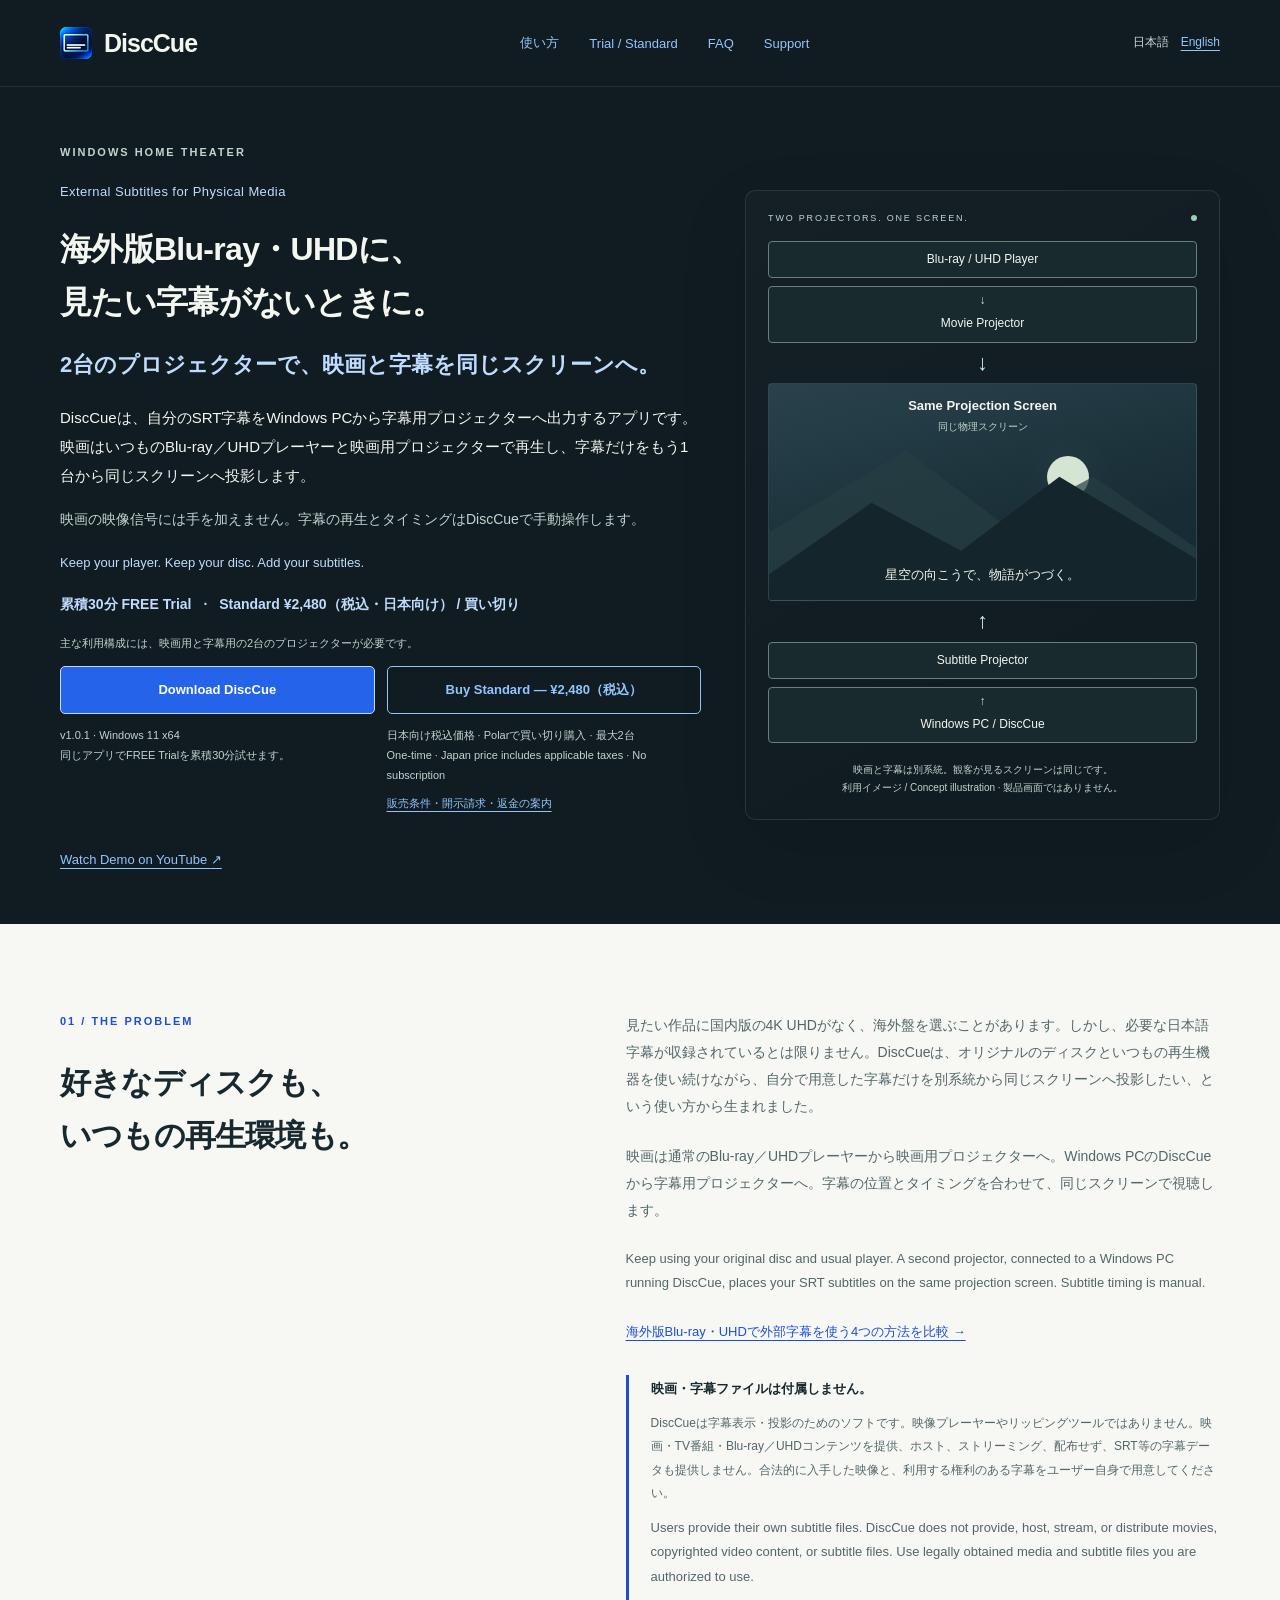
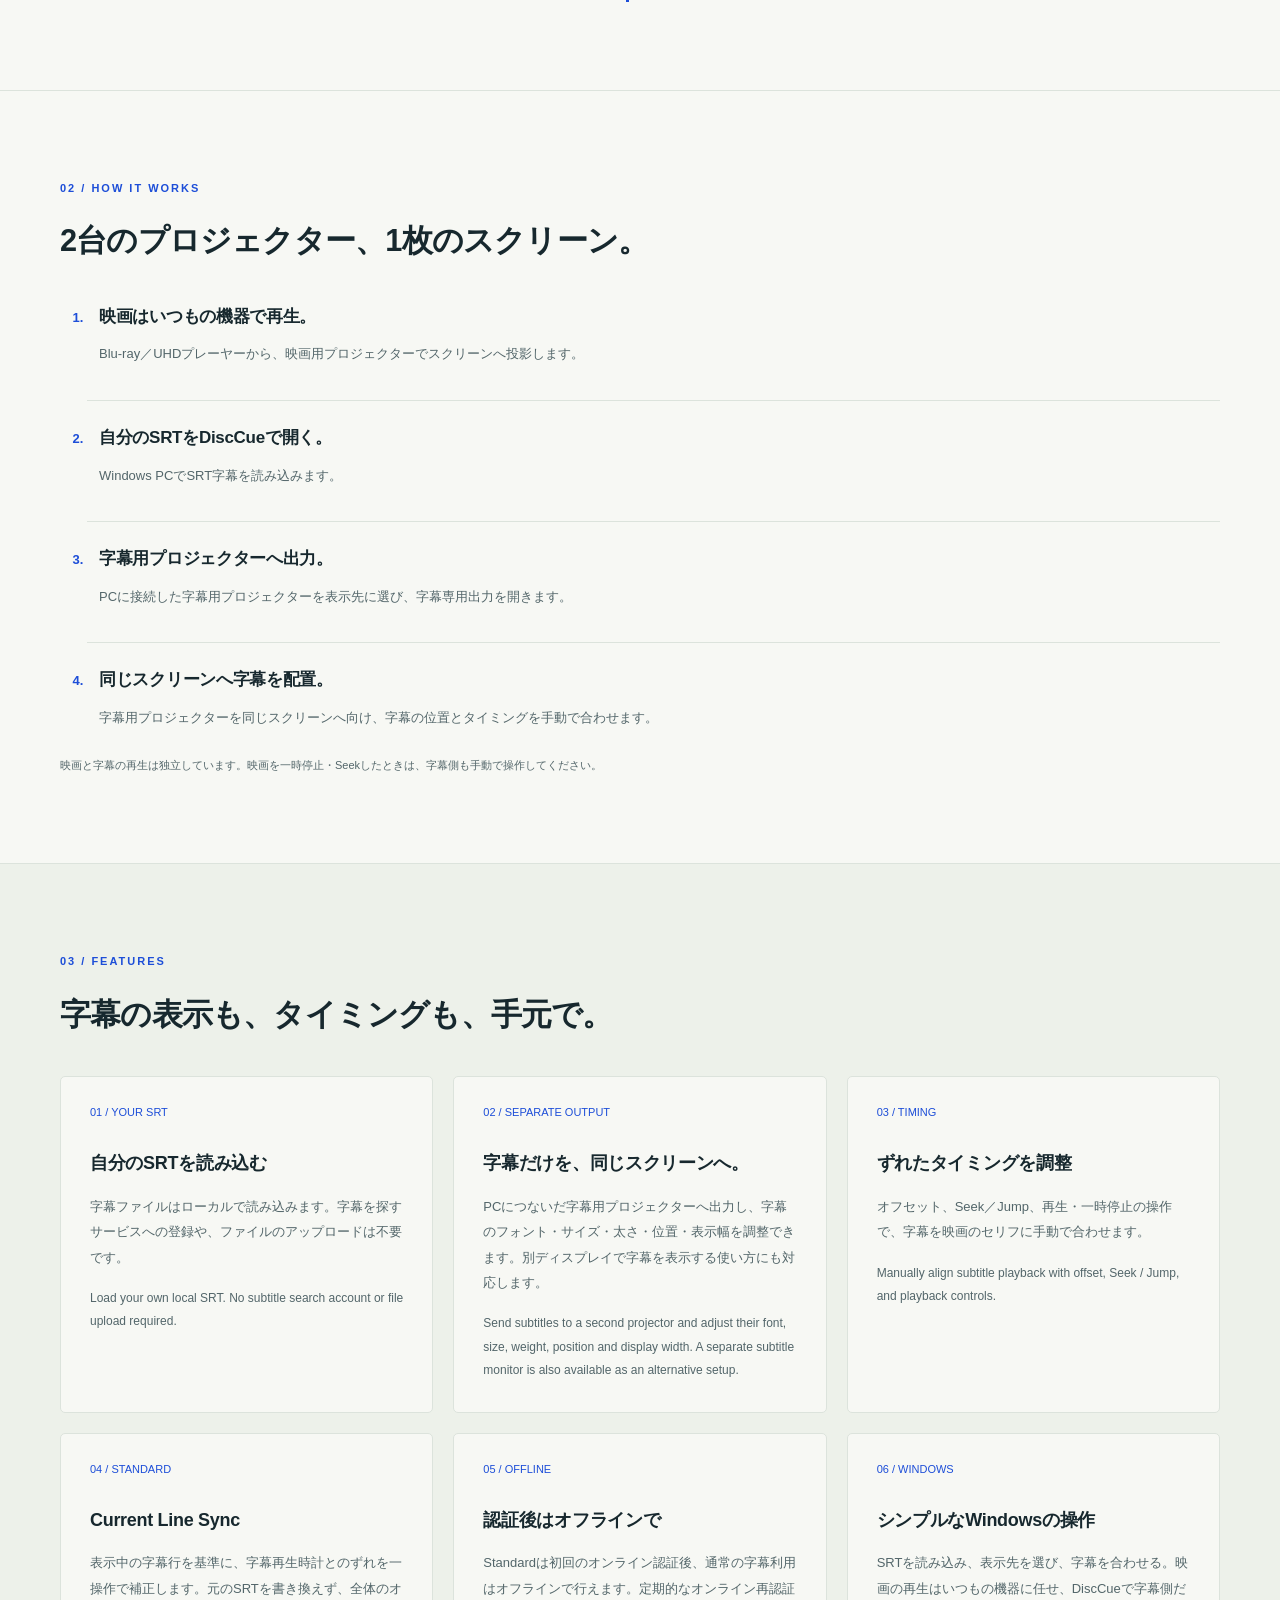
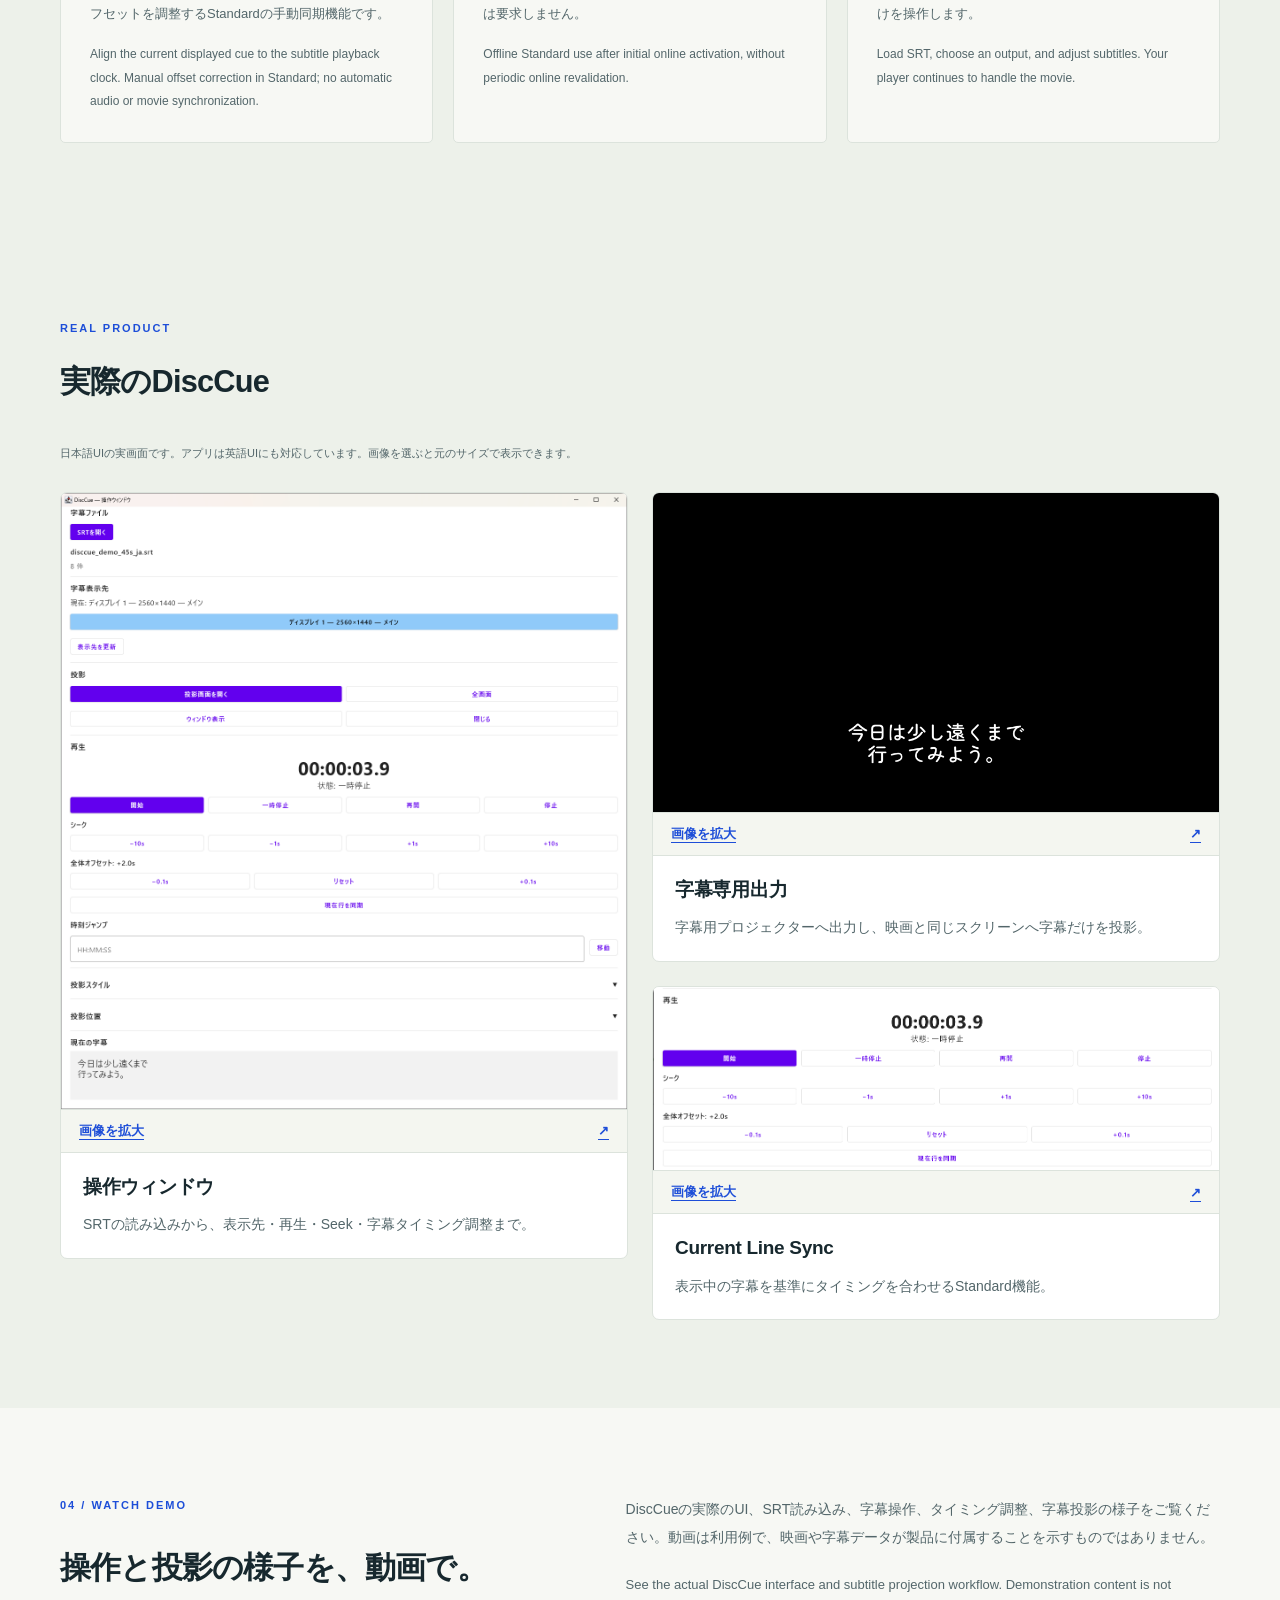
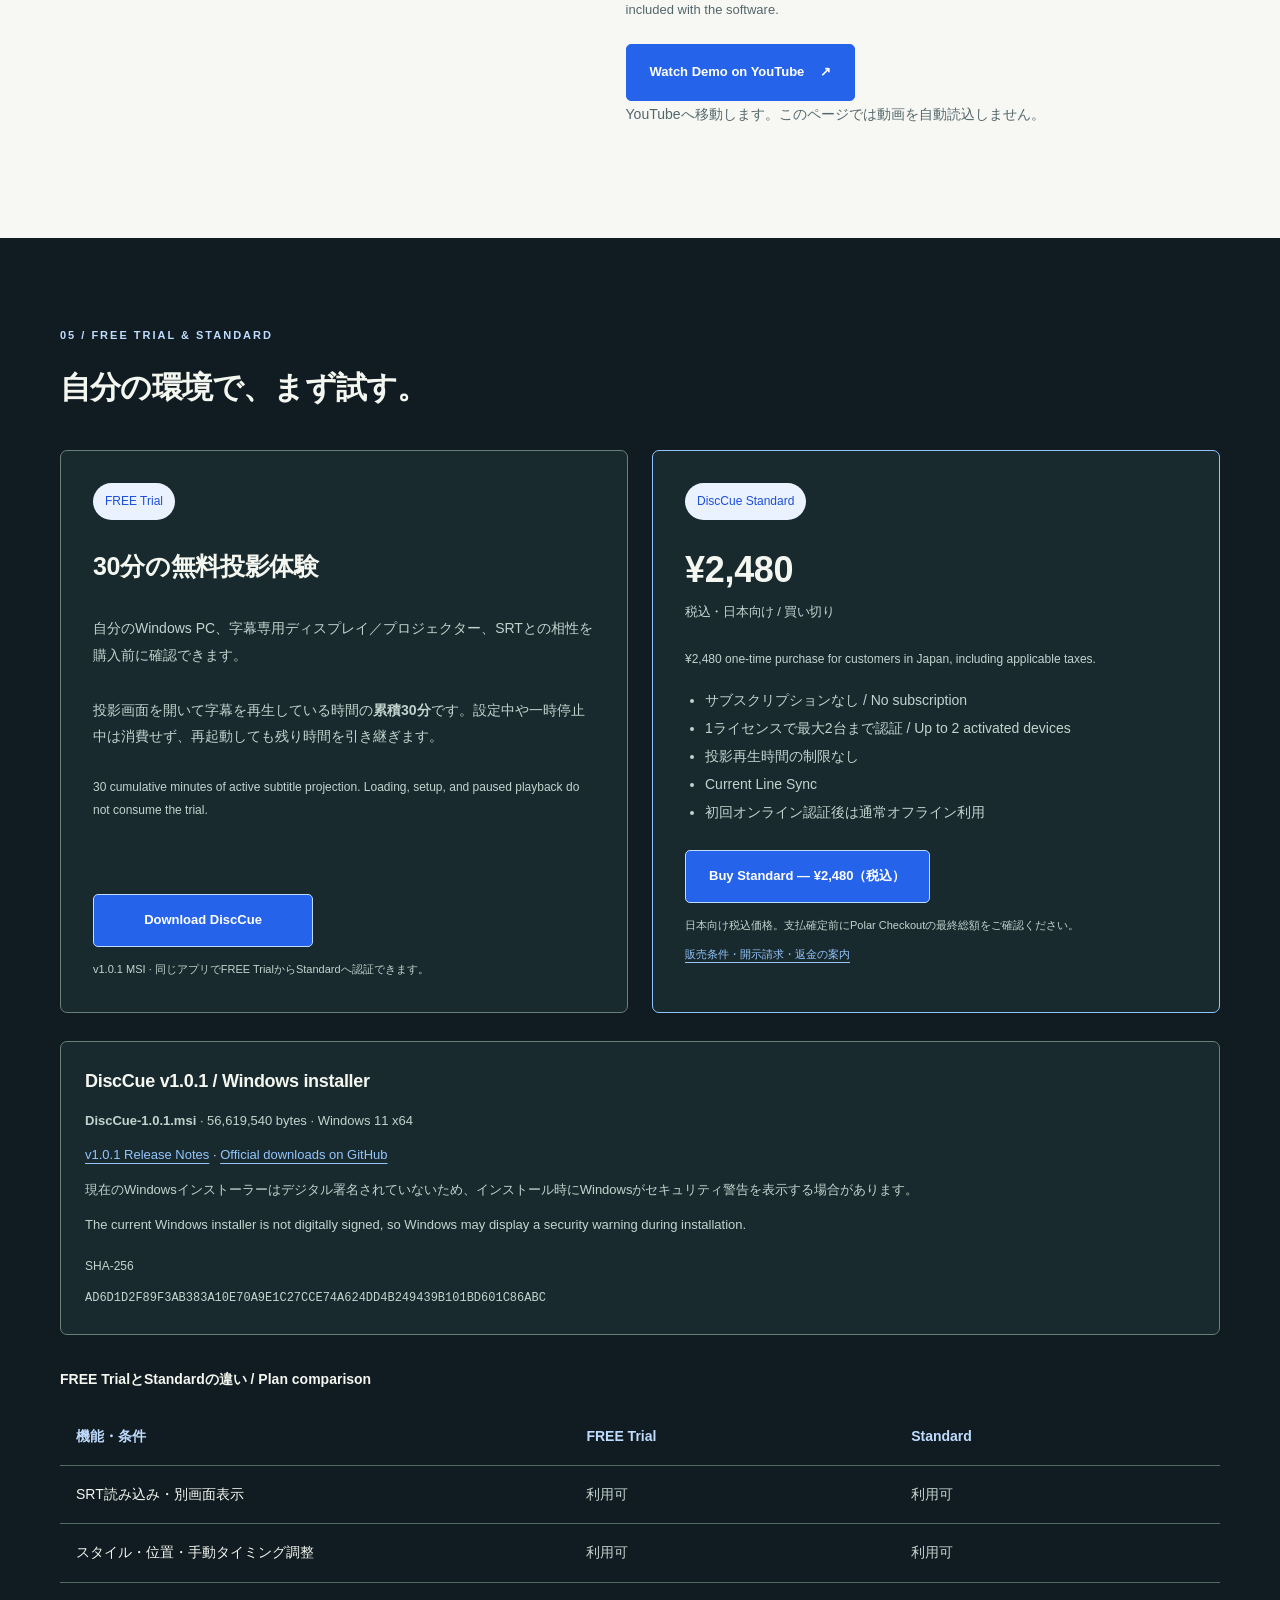
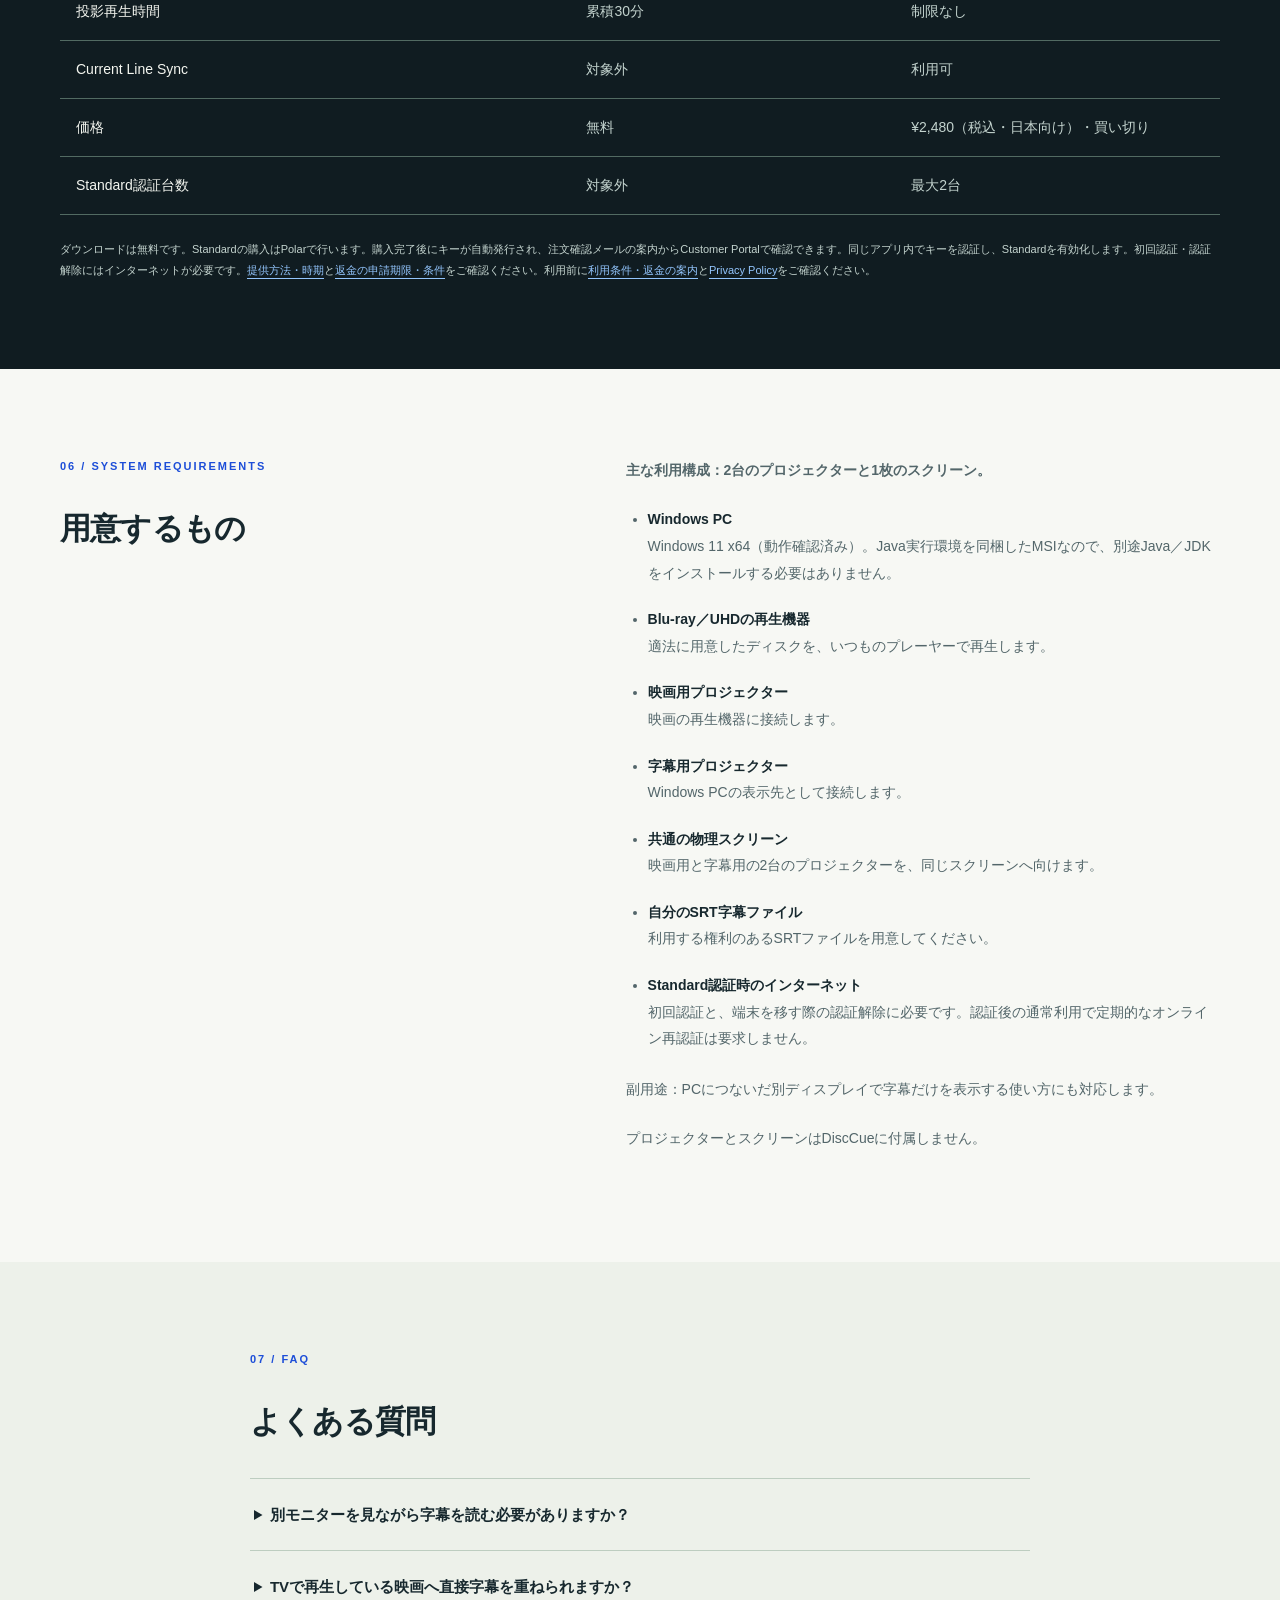
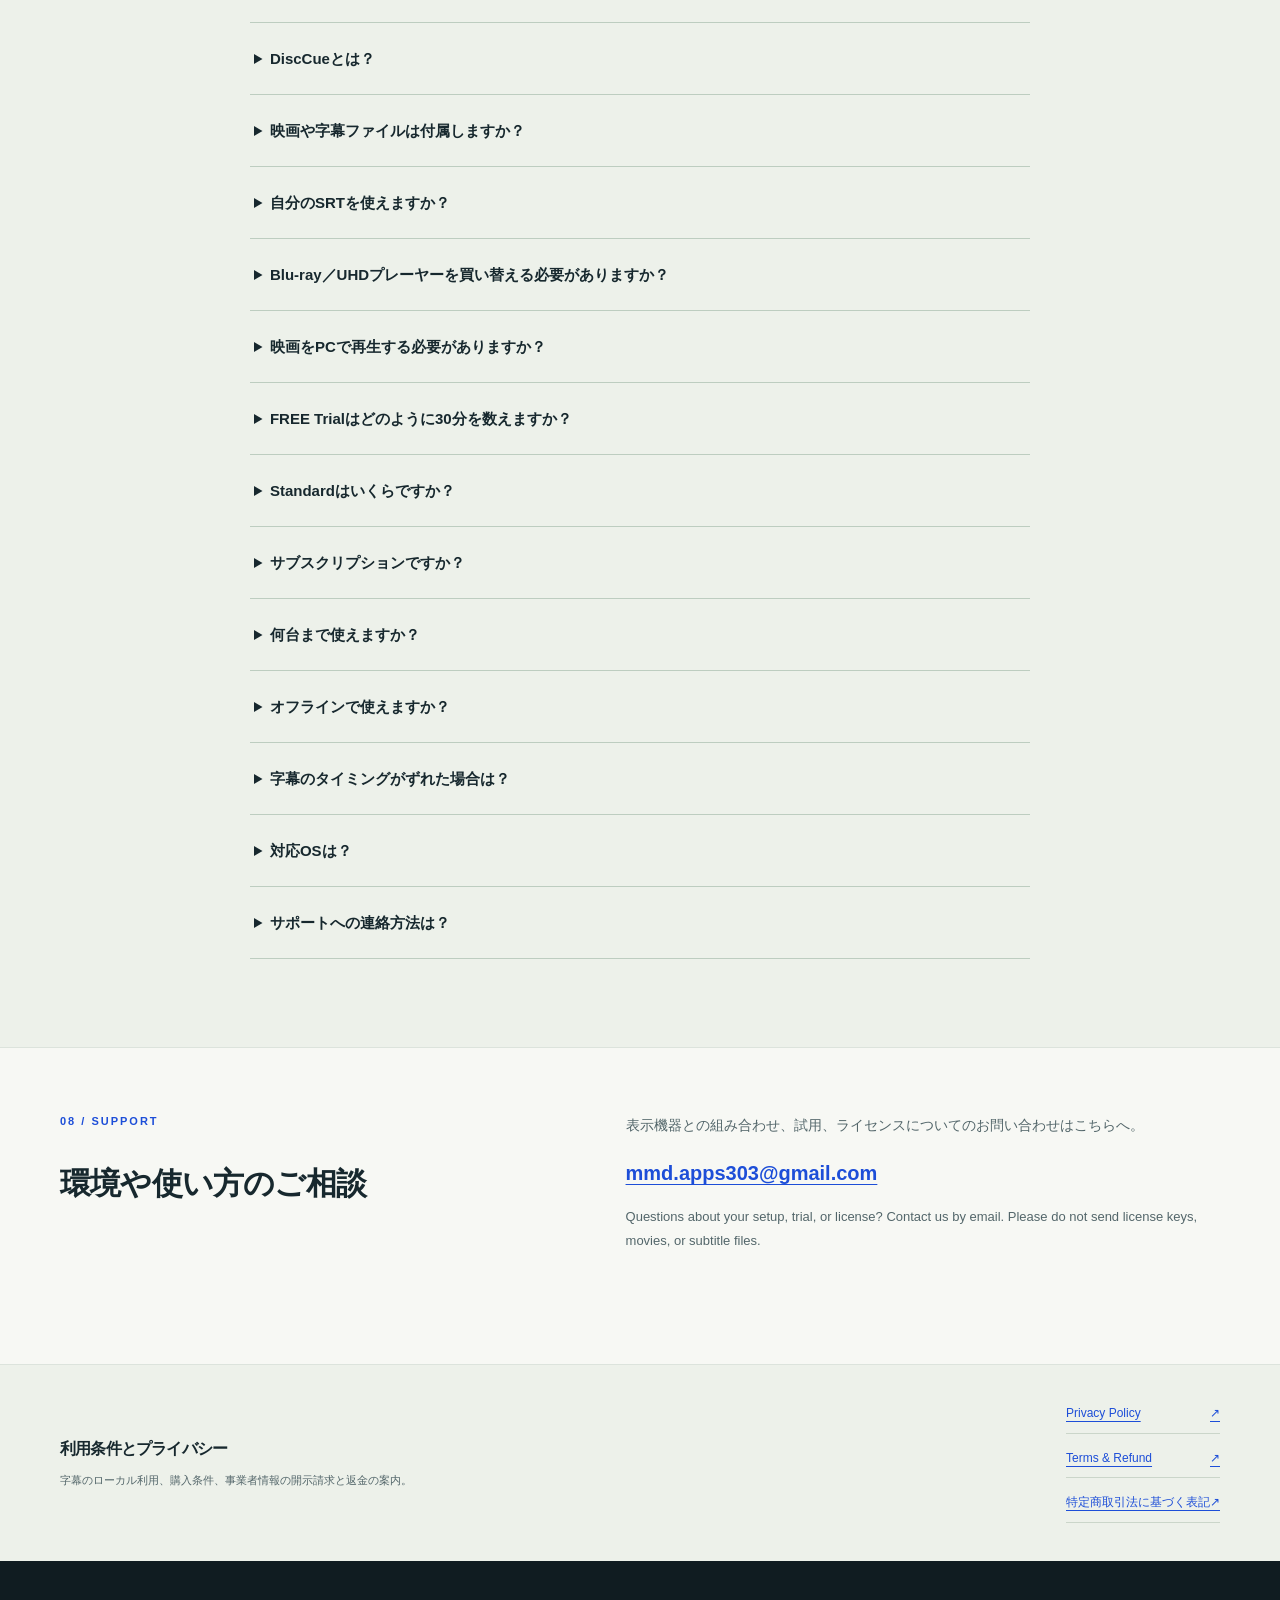
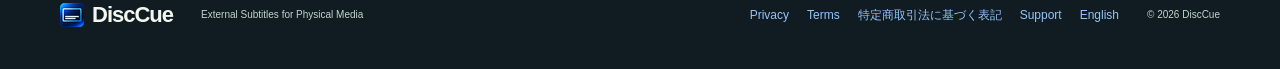
==== commit f7ca0e65: "Clarify dual-projector same-screen messaging in Japanese and English" ====
--- a/index.html
+++ b/index.html
@@ -3,7 +3,7 @@
 <head>
   <meta charset="utf-8">
   <meta name="viewport" content="width=device-width, initial-scale=1">
-  <meta name="description" content="海外版Blu-ray・UHDに見たい字幕がないときに。DiscCueは自分のSRTを別画面・プロジェクターへ表示するWindowsアプリ。投影再生の累積30分FREE Trial、Standard ¥2,480（税込・日本向け）の買い切り。映像信号は変更しません。">
+  <meta name="description" content="海外版Blu-ray・UHDに見たい字幕がないときに。Windows PCのDiscCueから自分のSRTを字幕用プロジェクターへ出力し、映画用プロジェクターと同じスクリーンへ投影。同期は手動。投影再生の累積30分FREE Trial、Standard ¥2,480（税込・日本向け）の買い切り。">
   <meta name="theme-color" content="#101c21">
   <title>DiscCue — Blu-ray・UHDを自分のSRT字幕で楽しむ</title>
   <link rel="canonical" href="https://maguwaidog.github.io/disccue/">
@@ -14,18 +14,18 @@
   <meta property="og:site_name" content="DiscCue">
   <meta property="og:locale" content="ja_JP">
   <meta property="og:title" content="DiscCue — Keep your player. Keep your disc. Add your subtitles.">
-  <meta property="og:description" content="External Subtitles for Physical Media. 自分のSRTを映画と同じ視野へ。投影再生の累積30分FREE Trial / Standard ¥2,480（税込・日本向け）・買い切り。">
+  <meta property="og:description" content="自分のSRTを、映画と同じスクリーンへ。Two projectors. One screen. 字幕同期は手動。累積30分FREE Trial / Standard ¥2,480（税込・日本向け）・買い切り。">
   <meta property="og:url" content="https://maguwaidog.github.io/disccue/">
   <meta name="twitter:card" content="summary_large_image">
   <meta name="twitter:title" content="DiscCue — External Subtitles for Physical Media">
-  <meta name="twitter:description" content="External SRT subtitles for Blu-ray / UHD, through a separate subtitle display or projector. Keep your eyes on the movie.">
+  <meta name="twitter:description" content="自分のSRTを、映画と同じスクリーンへ。Two projectors. One screen. 字幕同期は手動。累積30分FREE Trial / Standard ¥2,480（税込・日本向け）・買い切り。">
   <meta property="og:image" content="https://maguwaidog.github.io/disccue/assets/brand/og-ja.png">
   <meta property="og:image:width" content="1200">
   <meta property="og:image:height" content="630">
   <meta property="og:image:type" content="image/png">
-  <meta property="og:image:alt" content="DiscCueの正式アイコンと、既存プレーヤーを維持して自分の字幕を表示する製品紹介。">
+  <meta property="og:image:alt" content="DiscCueの正式アイコン。自分のSRTを、映画と同じスクリーンへ。Two projectors. One screen.">
   <meta name="twitter:image" content="https://maguwaidog.github.io/disccue/assets/brand/og-ja.png">
-  <meta name="twitter:image:alt" content="DiscCueの正式アイコンと、既存プレーヤーを維持して自分の字幕を表示する製品紹介。">
+  <meta name="twitter:image:alt" content="DiscCueの正式アイコン。自分のSRTを、映画と同じスクリーンへ。Two projectors. One screen.">
   <link rel="icon" href="assets/brand/favicon.ico" type="image/x-icon">
   <link rel="icon" href="assets/brand/disccue-icon-16.png" sizes="16x16" type="image/png">
   <link rel="icon" href="assets/brand/disccue-icon-32.png" sizes="32x32" type="image/png">
@@ -46,47 +46,49 @@
         <p class="eyebrow">WINDOWS HOME THEATER</p>
         <p class="descriptor" lang="en">External Subtitles for Physical Media</p>
         <h1>海外版Blu-ray・UHDに、<br>見たい字幕がないときに。</h1>
-        <p class="hero-promise" lang="en">Keep your player.<br>Keep your disc.<br>Add your subtitles.</p>
-        <p class="lead">DiscCue<span class="reading">（ディスクキュー）</span>は、自分のSRTを字幕専用の別画面／プロジェクターへ表示するWindowsアプリ。映画と同じ視野で字幕を読めます。</p>
-        <p class="hero-detail" lang="en">Your SRT. A separate subtitle display or projector. The movie signal stays untouched.</p>
+        <p class="hero-promise">2台のプロジェクターで、映画と字幕を同じスクリーンへ。</p>
+        <p class="lead">DiscCueは、自分のSRT字幕をWindows PCから字幕用プロジェクターへ出力するアプリです。映画はいつものBlu-ray／UHDプレーヤーと映画用プロジェクターで再生し、字幕だけをもう1台から同じスクリーンへ投影します。</p>
+        <p class="hero-detail">映画の映像信号には手を加えません。字幕の再生とタイミングはDiscCueで手動操作します。</p><p class="hero-tagline" lang="en">Keep your player. Keep your disc. Add your subtitles.</p>
         <p class="offer-summary">累積30分 FREE Trial <span aria-hidden="true">·</span> Standard ¥2,480（税込・日本向け） / 買い切り</p>
+        <p class="cta-note setup-note">主な利用構成には、映画用と字幕用の2台のプロジェクターが必要です。</p>
         <div class="cta-group" aria-label="試用と購入">
           <div class="cta-item"><a class="button" href="https://github.com/maguwaidog/DiscCue-Releases/releases/download/v1.0.1/DiscCue-1.0.1.msi" aria-describedby="download-note">Download DiscCue</a><p id="download-note" class="cta-note">v1.0.1 · Windows 11 x64<br>同じアプリでFREE Trialを累積30分試せます。</p></div>
           <div class="cta-item"><a class="button button-outline" href="https://buy.polar.sh/polar_cl_TDCBYYSAvUdgNv5AkaE9ONiixadWXCWjz7tw21eu6fU" aria-describedby="purchase-note">Buy Standard — ¥2,480（税込）</a><p id="purchase-note" class="cta-note">日本向け税込価格 · Polarで買い切り購入 · 最大2台<br><span lang="en">One-time · Japan price includes applicable taxes · No subscription</span><a href="tokushoho.html">販売条件・開示請求・返金の案内</a></p></div>
         </div>
         <a class="text-link" href="https://youtu.be/dOdLDPHiemw" lang="en">Watch Demo on YouTube <span aria-hidden="true">↗</span></a>
       </div>
-      <figure class="concept">
-        <div class="concept-top"><span>ONE VIEWING FIELD</span><span class="small-dot" aria-hidden="true"></span></div>
-        <div class="viewing-field">
-          <div class="screen-art" aria-hidden="true"><div class="moon"></div><div class="ridge ridge-back"></div><div class="ridge ridge-front"></div><span class="screen-label">映像：既存のプロジェクター / TV</span></div>
-          <div class="subtitle-panel"><span class="panel-label">SEPARATE SUBTITLE OUTPUT</span><p>星空の向こうで、物語がつづく。</p></div>
-        </div>
-        <div class="signal-paths" lang="en"><div><strong>Movie projector / TV</strong><span aria-hidden="true">→</span><span>Movie</span></div><div><strong>Subtitle projector / display</strong><span aria-hidden="true">→</span><span>Subtitles</span></div></div>
-        <figcaption>映画と字幕を、別系統から同じ視野へ。<br><span lang="en">Keep your eyes on the movie.</span><br>利用イメージ / Concept illustration · 製品画面ではありません。</figcaption>
+      <figure class="concept same-screen-concept" aria-labelledby="concept-caption">
+        <div class="concept-top"><span>TWO PROJECTORS. ONE SCREEN.</span><span class="small-dot" aria-hidden="true"></span></div>
+        <ol class="projection-path movie-path" aria-label="映画の経路"><li>Blu-ray / UHD Player</li><li>Movie Projector</li></ol>
+        <div class="projection-arrow" aria-hidden="true">↓</div>
+        <div class="screen-art shared-screen"><div aria-hidden="true"><div class="moon"></div><div class="ridge ridge-back"></div><div class="ridge ridge-front"></div></div><span class="shared-screen-label">Same Projection Screen<br><span>同じ物理スクリーン</span></span><p class="projected-subtitles">星空の向こうで、物語がつづく。</p></div>
+        <div class="projection-arrow" aria-hidden="true">↑</div>
+        <ol class="projection-path subtitle-path" aria-label="字幕の経路"><li>Windows PC / DiscCue</li><li>Subtitle Projector</li></ol>
+        <figcaption id="concept-caption">映画と字幕は別系統。観客が見るスクリーンは同じです。<br>利用イメージ / Concept illustration · 製品画面ではありません。</figcaption>
       </figure>
     </div></section>
 
     <section class="section product" id="problem"><div class="wrap product-grid">
       <div><p class="eyebrow">01 / THE PROBLEM</p><h2>好きなディスクも、<br>いつもの再生環境も。</h2></div>
-      <div class="prose"><p>海外版Blu-rayや4K UHD Blu-rayを手に入れても、必要な言語の字幕が収録されていないことがあります。利用する権利のある外部SRTを用意できるなら、DiscCueで字幕の表示系統を追加できます。</p><p>映像はいつものBlu-ray／UHDプレーヤー、AVアンプ、TV／プロジェクターから。映画をPCで再生する必要も、字幕のためにプレーヤーを買い替える必要もありません。字幕専用の表示先を映画と同じ視野に配置し、手元のPCでタイミングを合わせます。</p><p lang="en">Missing your preferred subtitle language on an imported disc? Keep your existing home theater equipment and add a separate subtitle output using an SRT file you are authorized to use.</p><p><a class="text-link" href="guides/blu-ray-external-subtitles/">海外版Blu-ray・UHDで外部字幕を使う4つの方法を比較 →</a></p><div class="content-notice"><strong>映画・字幕ファイルは付属しません。</strong><p>DiscCueは字幕表示・投影のためのソフトです。映像プレーヤーやリッピングツールではありません。映画・TV番組・Blu-ray／UHDコンテンツを提供、ホスト、ストリーミング、配布せず、SRT等の字幕データも提供しません。合法的に入手した映像と、利用する権利のある字幕をユーザー自身で用意してください。</p><p lang="en">Users provide their own subtitle files. DiscCue does not provide, host, stream, or distribute movies, copyrighted video content, or subtitle files. Use legally obtained media and subtitle files you are authorized to use.</p></div></div>
+      <div class="prose"><p>見たい作品に国内版の4K UHDがなく、海外盤を選ぶことがあります。しかし、必要な日本語字幕が収録されているとは限りません。DiscCueは、オリジナルのディスクといつもの再生機器を使い続けながら、自分で用意した字幕だけを別系統から同じスクリーンへ投影したい、という使い方から生まれました。</p><p>映画は通常のBlu-ray／UHDプレーヤーから映画用プロジェクターへ。Windows PCのDiscCueから字幕用プロジェクターへ。字幕の位置とタイミングを合わせて、同じスクリーンで視聴します。</p><p lang="en">Keep using your original disc and usual player. A second projector, connected to a Windows PC running DiscCue, places your SRT subtitles on the same projection screen. Subtitle timing is manual.</p><p><a class="text-link" href="guides/blu-ray-external-subtitles/">海外版Blu-ray・UHDで外部字幕を使う4つの方法を比較 →</a></p><div class="content-notice"><strong>映画・字幕ファイルは付属しません。</strong><p>DiscCueは字幕表示・投影のためのソフトです。映像プレーヤーやリッピングツールではありません。映画・TV番組・Blu-ray／UHDコンテンツを提供、ホスト、ストリーミング、配布せず、SRT等の字幕データも提供しません。合法的に入手した映像と、利用する権利のある字幕をユーザー自身で用意してください。</p><p lang="en">Users provide their own subtitle files. DiscCue does not provide, host, stream, or distribute movies, copyrighted video content, or subtitle files. Use legally obtained media and subtitle files you are authorized to use.</p></div></div>
     </div></section>
 
     <section class="section how-section" id="how-it-works"><div class="wrap">
-      <div class="section-heading"><div><p class="eyebrow">02 / HOW IT WORKS</p><h2>ふたつの表示系統。ひとつの視野。</h2></div><p lang="en">External Subtitle Projection System for Windows Home Theater</p></div>
-      <div class="flow-grid">
-        <div class="flow-card"><h3>映像の経路 <span lang="en">Movie path</span></h3><ol class="signal-flow"><li>Blu-ray / UHD Player<span>いつものディスクプレーヤー</span></li><li>Main Display / Projector<span>映画用のTV／プロジェクター</span></li><li>Movie<span>映画の映像をそのまま表示</span></li></ol></div>
-        <div class="flow-card"><h3>字幕の経路 <span lang="en">Subtitle path</span></h3><ol class="signal-flow"><li>Windows PC + DiscCue<span>ユーザー自身のSRTを読み込む</span></li><li>Subtitle Display / Projector<span>PCにつないだ字幕専用の別表示先</span></li><li>SRT Subtitles<span>スタイル・位置・タイミングを調整して表示</span></li></ol></div>
-      </div>
-      <p class="viewing-note">映画と字幕の表示先を、同じ視野に配置します。</p>
-      <p class="section-note">映像へのデジタル合成は行いません。DiscCueは映像信号を加工せず、既存の再生機器を制御・変更しません。字幕の同期は手動で操作します。<br><span lang="en">Separate physical outputs in one viewing field. DiscCue does not alter or digitally composite into the video signal. Subtitle synchronization is manual.</span></p>
+      <div class="section-heading"><div><p class="eyebrow">02 / HOW IT WORKS</p><h2>2台のプロジェクター、1枚のスクリーン。</h2></div></div>
+      <ol class="setup-steps">
+        <li><h3>映画はいつもの機器で再生。</h3><p>Blu-ray／UHDプレーヤーから、映画用プロジェクターでスクリーンへ投影します。</p></li>
+        <li><h3>自分のSRTをDiscCueで開く。</h3><p>Windows PCでSRT字幕を読み込みます。</p></li>
+        <li><h3>字幕用プロジェクターへ出力。</h3><p>PCに接続した字幕用プロジェクターを表示先に選び、字幕専用出力を開きます。</p></li>
+        <li><h3>同じスクリーンへ字幕を配置。</h3><p>字幕用プロジェクターを同じスクリーンへ向け、字幕の位置とタイミングを手動で合わせます。</p></li>
+      </ol>
+      <p class="section-note">映画と字幕の再生は独立しています。映画を一時停止・Seekしたときは、字幕側も手動で操作してください。</p>
     </div></section>
 
     <section class="section features" id="features"><div class="wrap">
       <div class="section-heading"><div><p class="eyebrow">03 / FEATURES</p><h2>字幕の表示も、タイミングも、手元で。</h2></div></div>
       <div class="feature-grid">
         <article class="feature-card"><span class="feature-number">01 / YOUR SRT</span><h3>自分のSRTを読み込む</h3><p>字幕ファイルはローカルで読み込みます。字幕を探すサービスへの登録や、ファイルのアップロードは不要です。</p><p class="english" lang="en">Load your own local SRT. No subtitle search account or file upload required.</p></article>
-        <article class="feature-card"><span class="feature-number">02 / SEPARATE OUTPUT</span><h3>字幕専用の表示先へ</h3><p>PCにつないだ別ディスプレイ／プロジェクターへ字幕を表示。スタイル・位置・ジオメトリを環境に合わせて調整できます。</p><p class="english" lang="en">Separate-screen subtitle display with styling, position, and geometry controls.</p></article>
+        <article class="feature-card"><span class="feature-number">02 / SEPARATE OUTPUT</span><h3>字幕だけを、同じスクリーンへ。</h3><p>PCにつないだ字幕用プロジェクターへ出力し、字幕のフォント・サイズ・太さ・位置・表示幅を調整できます。別ディスプレイで字幕を表示する使い方にも対応します。</p><p class="english" lang="en">Send subtitles to a second projector and adjust their font, size, weight, position and display width. A separate subtitle monitor is also available as an alternative setup.</p></article>
         <article class="feature-card"><span class="feature-number">03 / TIMING</span><h3>ずれたタイミングを調整</h3><p>オフセット、Seek／Jump、再生・一時停止の操作で、字幕を映画のセリフに手動で合わせます。</p><p class="english" lang="en">Manually align subtitle playback with offset, Seek / Jump, and playback controls.</p></article>
         <article class="feature-card"><span class="feature-number">04 / STANDARD</span><h3 lang="en">Current Line Sync</h3><p>表示中の字幕行を基準に、字幕再生時計とのずれを一操作で補正します。元のSRTを書き換えず、全体のオフセットを調整するStandardの手動同期機能です。</p><p class="english" lang="en">Align the current displayed cue to the subtitle playback clock. Manual offset correction in Standard; no automatic audio or movie synchronization.</p></article>
         <article class="feature-card"><span class="feature-number">05 / OFFLINE</span><h3>認証後はオフラインで</h3><p>Standardは初回のオンライン認証後、通常の字幕利用はオフラインで行えます。定期的なオンライン再認証は要求しません。</p><p class="english" lang="en">Offline Standard use after initial online activation, without periodic online revalidation.</p></article>
@@ -110,7 +112,7 @@
           <img src="assets/screenshots/disccue-subtitle-output.webp" width="2048" height="1152" style="aspect-ratio:2048/1152" alt="黒背景の字幕専用出力。「今日は少し遠くまで／行ってみよう。」という2行のデモ字幕を画面の下寄せで表示。" loading="lazy" decoding="async">
           <span class="product-shot-action">画像を拡大 <span aria-hidden="true">↗</span></span>
         </a>
-        <figcaption id="product-shot-caption-2"><h3>字幕専用出力</h3><p>映像とは別のディスプレイ／プロジェクターへ字幕だけを表示。</p></figcaption>
+        <figcaption id="product-shot-caption-2"><h3>字幕専用出力</h3><p>字幕用プロジェクターへ出力し、映画と同じスクリーンへ字幕だけを投影。</p></figcaption>
       </figure>
       <figure class="product-shot">
         <a class="product-shot-link" href="assets/screenshots/disccue-current-line-sync.webp" aria-describedby="product-shot-caption-3">
@@ -147,23 +149,25 @@
 
     <section class="section requirements-section" id="requirements"><div class="wrap product-grid">
       <div><p class="eyebrow">06 / SYSTEM REQUIREMENTS</p><h2>用意するもの</h2></div>
-      <div class="prose"><ul class="requirements-list"><li><strong>Windows PC</strong><br>Windows 11 x64（動作確認済み）。Java実行環境を同梱したMSIなので、別途Java／JDKをインストールする必要はありません。</li><li><strong>字幕専用ディスプレイ／プロジェクター</strong><br>Windows PCに接続して、別画面として認識できる表示機器。映画用TV／プロジェクターと同じ視野へ配置します。</li><li><strong>自分のSRT字幕と映像再生環境</strong><br>適法に用意した映像・利用する権利のあるSRTファイル、いつものBlu-ray／UHDプレーヤーなど。</li><li><strong>Standard認証時のインターネット</strong><br>初回認証と、端末を移す際の認証解除に必要です。認証後の通常利用で定期的なオンライン再認証は要求しません。</li></ul><p lang="en">Windows 11 x64 (tested). A separate display or projector, your own authorized SRT, and your existing movie playback setup are required. Internet access is required for initial Standard activation and deactivation; Standard works offline after activation. A Java runtime is included; no separate JDK installation is required.</p></div>
+      <div class="prose"><p><strong>主な利用構成：2台のプロジェクターと1枚のスクリーン。</strong></p><ul class="requirements-list"><li><strong>Windows PC</strong><br>Windows 11 x64（動作確認済み）。Java実行環境を同梱したMSIなので、別途Java／JDKをインストールする必要はありません。</li><li><strong>Blu-ray／UHDの再生機器</strong><br>適法に用意したディスクを、いつものプレーヤーで再生します。</li><li><strong>映画用プロジェクター</strong><br>映画の再生機器に接続します。</li><li><strong>字幕用プロジェクター</strong><br>Windows PCの表示先として接続します。</li><li><strong>共通の物理スクリーン</strong><br>映画用と字幕用の2台のプロジェクターを、同じスクリーンへ向けます。</li><li><strong>自分のSRT字幕ファイル</strong><br>利用する権利のあるSRTファイルを用意してください。</li><li><strong>Standard認証時のインターネット</strong><br>初回認証と、端末を移す際の認証解除に必要です。認証後の通常利用で定期的なオンライン再認証は要求しません。</li></ul><p>副用途：PCにつないだ別ディスプレイで字幕だけを表示する使い方にも対応します。</p><p>プロジェクターとスクリーンはDiscCueに付属しません。</p></div>
     </div></section>
 
     <section class="section faq-section" id="faq"><div class="wrap document-wrap">
       <p class="eyebrow">07 / FAQ</p><h2>よくある質問</h2>
       <div class="faq-list">
-        <details><summary>DiscCueとは？</summary><p>自分のSRTを別ディスプレイ／プロジェクターへ表示し、映画に合わせて手動で同期するWindowsアプリです。映画と同じ視野へ字幕を配置するホームシアター用の字幕表示・投影ツールです。</p></details>
+        <details><summary>別モニターを見ながら字幕を読む必要がありますか？</summary><p>主な利用構成では必要ありません。映画用プロジェクターで映画を投影し、Windows PCにつないだ字幕用プロジェクターで字幕だけを同じスクリーンへ投影します。別モニターで字幕を表示する使い方も選べますが、それは副用途です。</p></details>
+        <details><summary>TVで再生している映画へ直接字幕を重ねられますか？</summary><p>現在は対応していません。DiscCueは映画のHDMI信号を取得・加工せず、字幕を直接挿入しません。同じスクリーンで見る主な利用構成は、映画用と字幕用の2台のプロジェクターです。</p></details>
+        <details><summary>DiscCueとは？</summary><p>自分のSRT字幕を読み込み、字幕用プロジェクターへ出力するWindowsアプリです。主な利用構成では、映画用と字幕用の2台のプロジェクターで映画と字幕を同じスクリーンへ投影します。字幕の表示・位置・再生・タイミングをDiscCueで手動操作します。DiscCueは映画を再生せず、映画のHDMI信号を取得・加工しません。</p></details>
         <details><summary>映画や字幕ファイルは付属しますか？</summary><p>付属しません。映画・映像・字幕の提供、ホスト、ストリーミング、配布は行いません。合法的に入手した映像と、利用する権利のある字幕を自身で用意してください。リッピングを行うソフトでもありません。</p></details>
         <details><summary>自分のSRTを使えますか？</summary><p>はい。ローカルのSRTファイルを読み込みます。字幕のダウンロード、クラウド検索、翻訳サービスは含まれません。</p></details>
-        <details><summary>Blu-ray／UHDプレーヤーを買い替える必要がありますか？</summary><p>いいえ。映画は既存のプレーヤーで再生します。Windows PCに字幕専用の別ディスプレイ／プロジェクターをつなぎ、映画と同じ視野へ配置してください。</p></details>
+        <details><summary>Blu-ray／UHDプレーヤーを買い替える必要がありますか？</summary><p>いいえ。映画は既存のプレーヤーから映画用プロジェクターへ送ります。Windows PCにつないだ字幕用プロジェクターを、映画と同じスクリーンへ向けてください。</p></details>
         <details><summary>映画をPCで再生する必要がありますか？</summary><p>ありません。DiscCueが扱うのは字幕側だけです。映画の映像信号は加工せず、映像へのデジタル合成も行いません。</p></details>
         <details><summary>FREE Trialはどのように30分を数えますか？</summary><p>投影画面を開いて字幕再生が進んでいる時間を累積で数えます。SRT読み込み・表示設定・一時停止・停止中は消費しません。アプリを再起動しても残り時間を引き継ぎ、30分を使い切ると投影再生が一時停止します。Current Line SyncはStandardの機能です。</p></details>
         <details><summary>Standardはいくらですか？</summary><p>日本向け¥2,480（税込）の買い切りです。投影再生時間の制限を解除し、Current Line Syncを利用できます。同じDiscCueアプリにライセンスを認証します。購入はBuy StandardからPolarへ進めます。購入完了後に自動発行されたキーを、注文確認メールの案内からCustomer Portalで確認できます。<a href="tokushoho.html">支払い・提供・返金の詳細</a>もご確認ください。</p></details>
         <details><summary>サブスクリプションですか？</summary><p>いいえ。Standardは一度購入する方式で、定期課金はありません。</p></details>
         <details><summary>何台まで使えますか？</summary><p>1ライセンスで最大2台まで認証できます。別のPCへ移すときは、現在のPCでインターネットに接続して認証解除し、利用枠を戻してから新しいPCで認証してください。</p></details>
         <details><summary>オフラインで使えますか？</summary><p>はい。Standardは初回のオンライン認証後、通常の字幕利用をオフラインで行えます。定期的なオンライン再認証は要求しません。認証解除にはインターネットが必要です。</p></details>
-        <details><summary>字幕のタイミングがずれた場合は？</summary><p>再生・一時停止、オフセット、Seek／Jumpで手動調整します。StandardのCurrent Line Syncは、表示中の字幕行を字幕再生時計に合わせてオフセットを補正します。映画や音声を検出して自動同期する機能ではなく、元のSRTも書き換えません。</p></details>
+        <details><summary>字幕のタイミングがずれた場合は？</summary><p>再生・一時停止、オフセット、Seek／Jumpで手動調整します。StandardのCurrent Line Syncは、表示中の字幕行を字幕再生時計に合わせてオフセットを補正します。映画や音声を検出して自動同期する機能ではなく、元のSRTも書き換えません。映画の一時停止・Seekには自動追従しないため、字幕側も手動で操作してください。</p></details>
         <details><summary>対応OSは？</summary><p>Windows 11 x64で動作確認済みです。Java実行環境を同梱するため、別途JDKのインストールは不要です。購入前にはFREE Trialで自分の表示機器を含めて確認してください。</p></details>
         <details><summary>サポートへの連絡方法は？</summary><p><a href="mailto:mmd.apps303@gmail.com">mmd.apps303@gmail.com</a>へご連絡ください。Windowsのバージョン、アプリのバージョン、表示機器、発生した問題を添えると確認しやすくなります。ライセンスキーや映画・字幕ファイルは送らないでください。</p></details>
       </div>
--- a/assets/styles.css
+++ b/assets/styles.css
@@ -95,3 +95,21 @@
 .button-outline:active{background:var(--context-outline-active-bg);color:var(--context-link-active);border-color:var(--context-link-active)}
 a:focus-visible,button:focus-visible,summary:focus-visible{outline:3px solid var(--context-focus);outline-offset:3px;box-shadow:0 0 0 3px var(--context-focus-gap)}
 @media(forced-colors:active){a:focus-visible,button:focus-visible,summary:focus-visible{outline-color:Highlight;box-shadow:none}}
+
+/* Same physical screen: two independent paths converge on one scene. */
+.hero-tagline{font-size:13px;color:var(--accent);margin:0 0 16px}
+.hero .setup-note{margin:0 0 12px}
+.same-screen-concept .projection-path{list-style:none;margin:0;padding:0;display:flex;flex-direction:column;gap:8px;text-align:center;color:var(--color-text-dark);font-size:12px;line-height:1.6}
+.same-screen-concept .projection-path li{padding:8px 12px;border:1px solid #688079;border-radius:4px;background:var(--color-surface-dark)}
+.projection-path li+li::before{content:'↓';display:block;color:var(--accent);margin-top:-4px;margin-bottom:4px}
+.same-screen-concept .subtitle-path{flex-direction:column-reverse}
+.subtitle-path li+li::before{content:none}
+.subtitle-path li:first-child::before{content:'↑';display:block;color:var(--accent);margin-top:-4px;margin-bottom:4px}
+.projection-arrow{text-align:center;color:var(--accent);font-size:22px;line-height:1.3;padding:6px}
+.same-screen-concept .shared-screen{height:218px}
+.same-screen-concept .moon{top:72px}
+.shared-screen-label{position:absolute;top:12px;left:10px;right:10px;text-align:center;color:var(--color-text-dark);font-size:13px;font-weight:650;line-height:1.5}
+.shared-screen-label span{font-size:10px;font-weight:400;color:var(--color-text-muted-dark)}
+.projected-subtitles{position:absolute;bottom:14px;left:8px;right:8px;margin:0;text-align:center;color:var(--color-text-dark);font-size:13px;line-height:1.6}
+.same-screen-concept .concept-top,.same-screen-concept figcaption{color:var(--color-text-muted-dark)}
+@media(max-width:370px){.same-screen-concept .concept-top{font-size:8px;letter-spacing:1px}.projected-subtitles{font-size:12px}}
